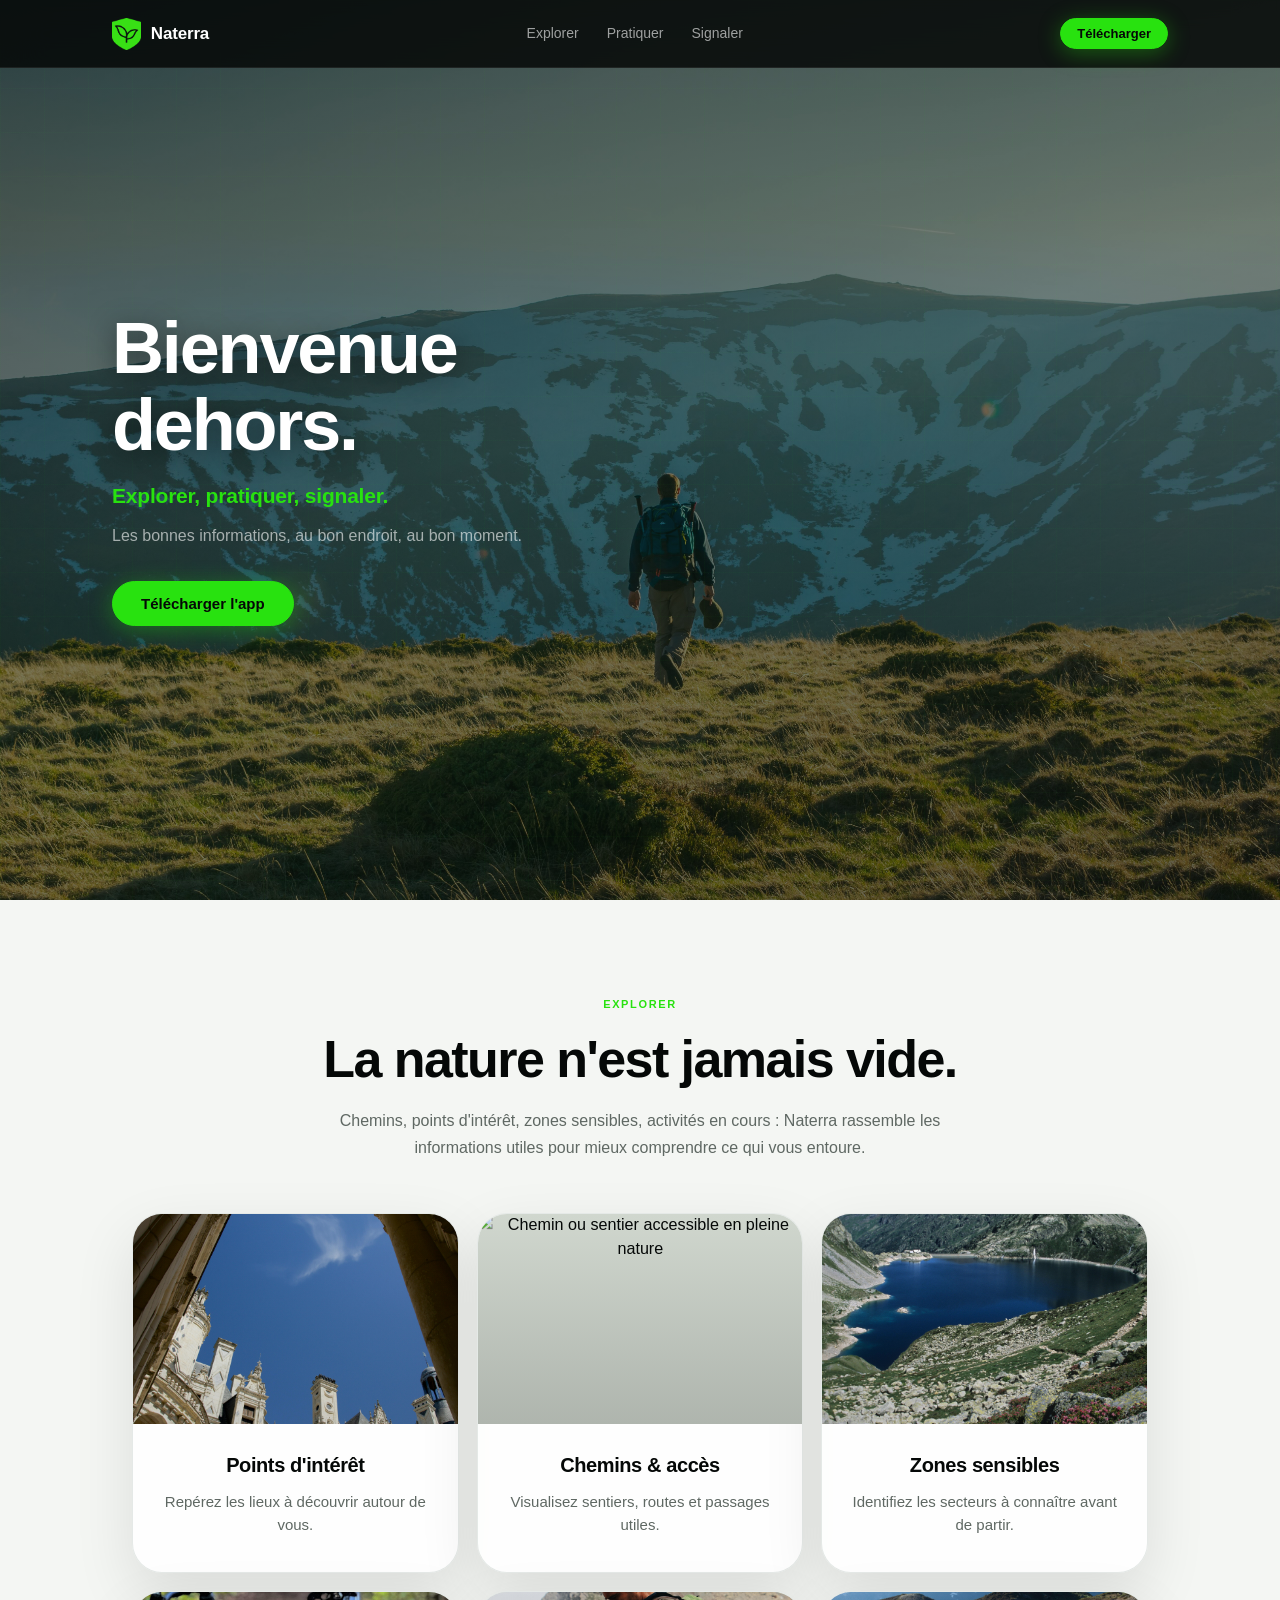
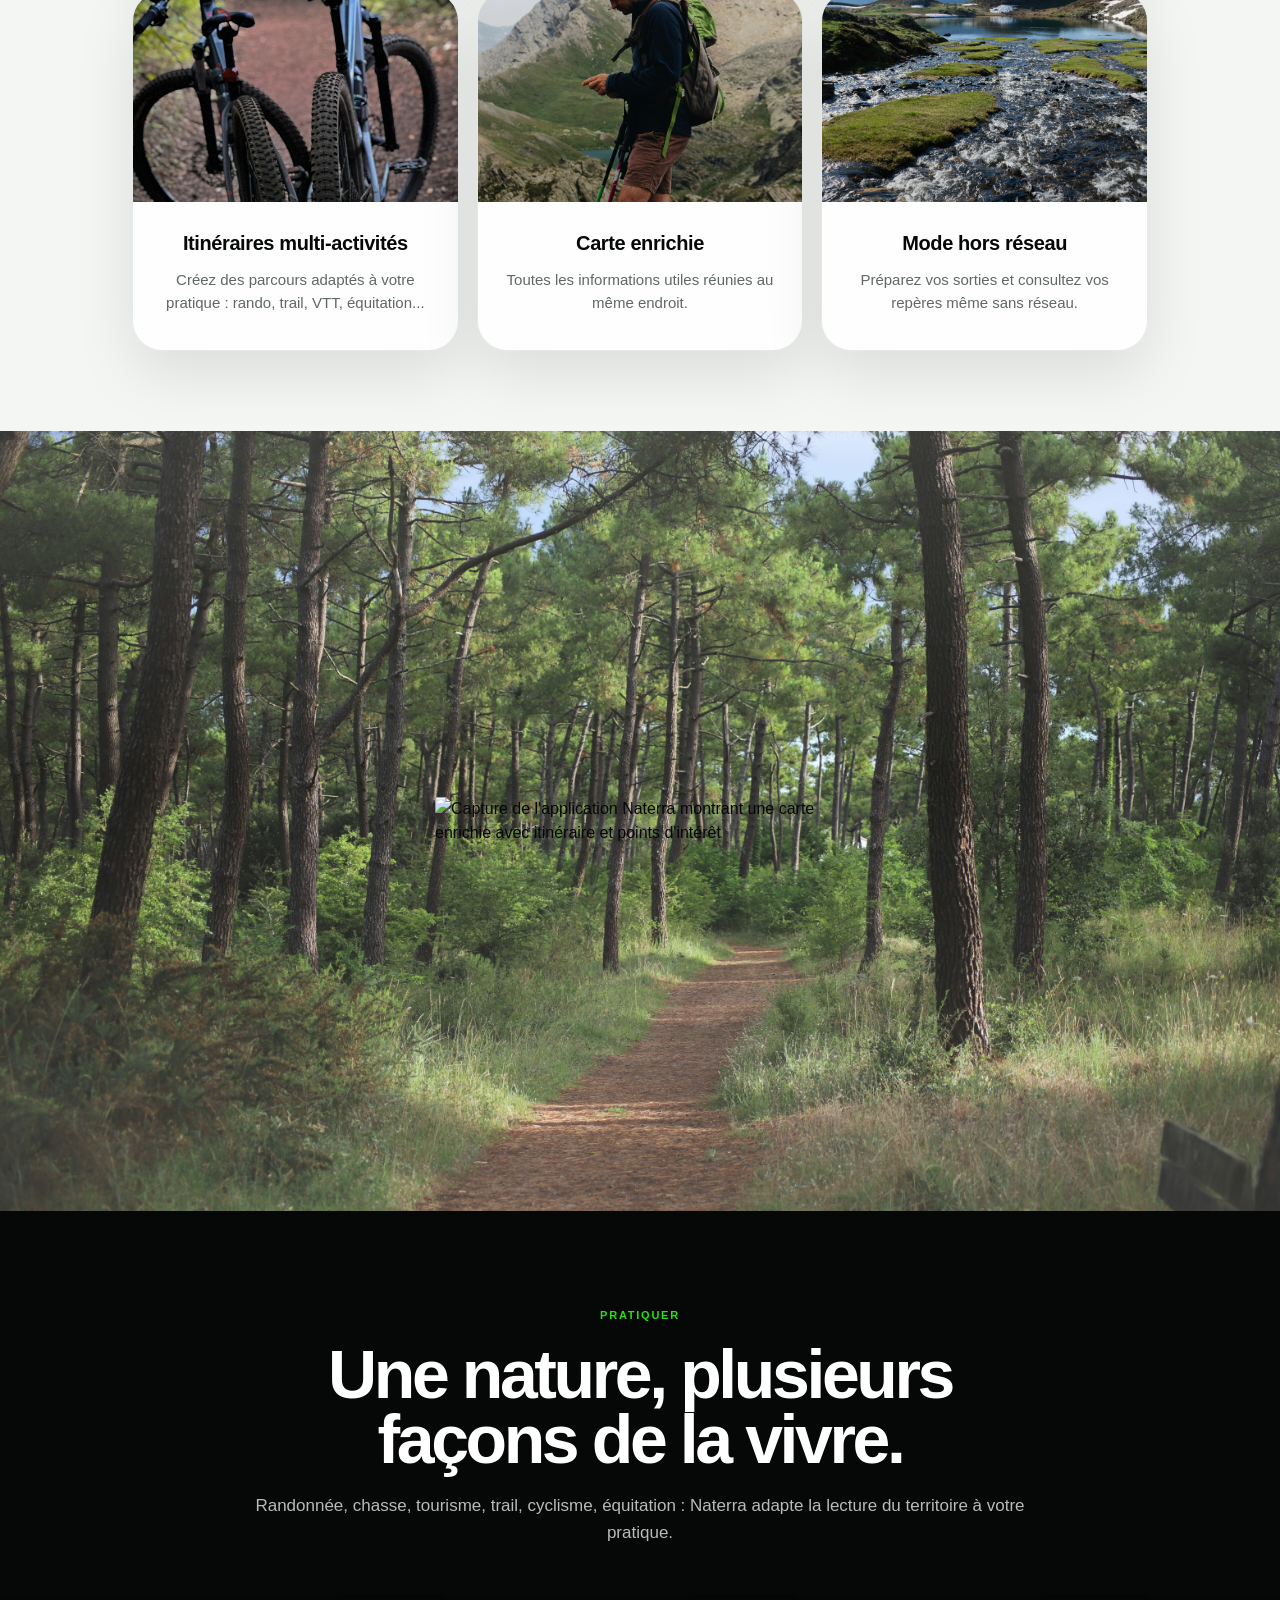
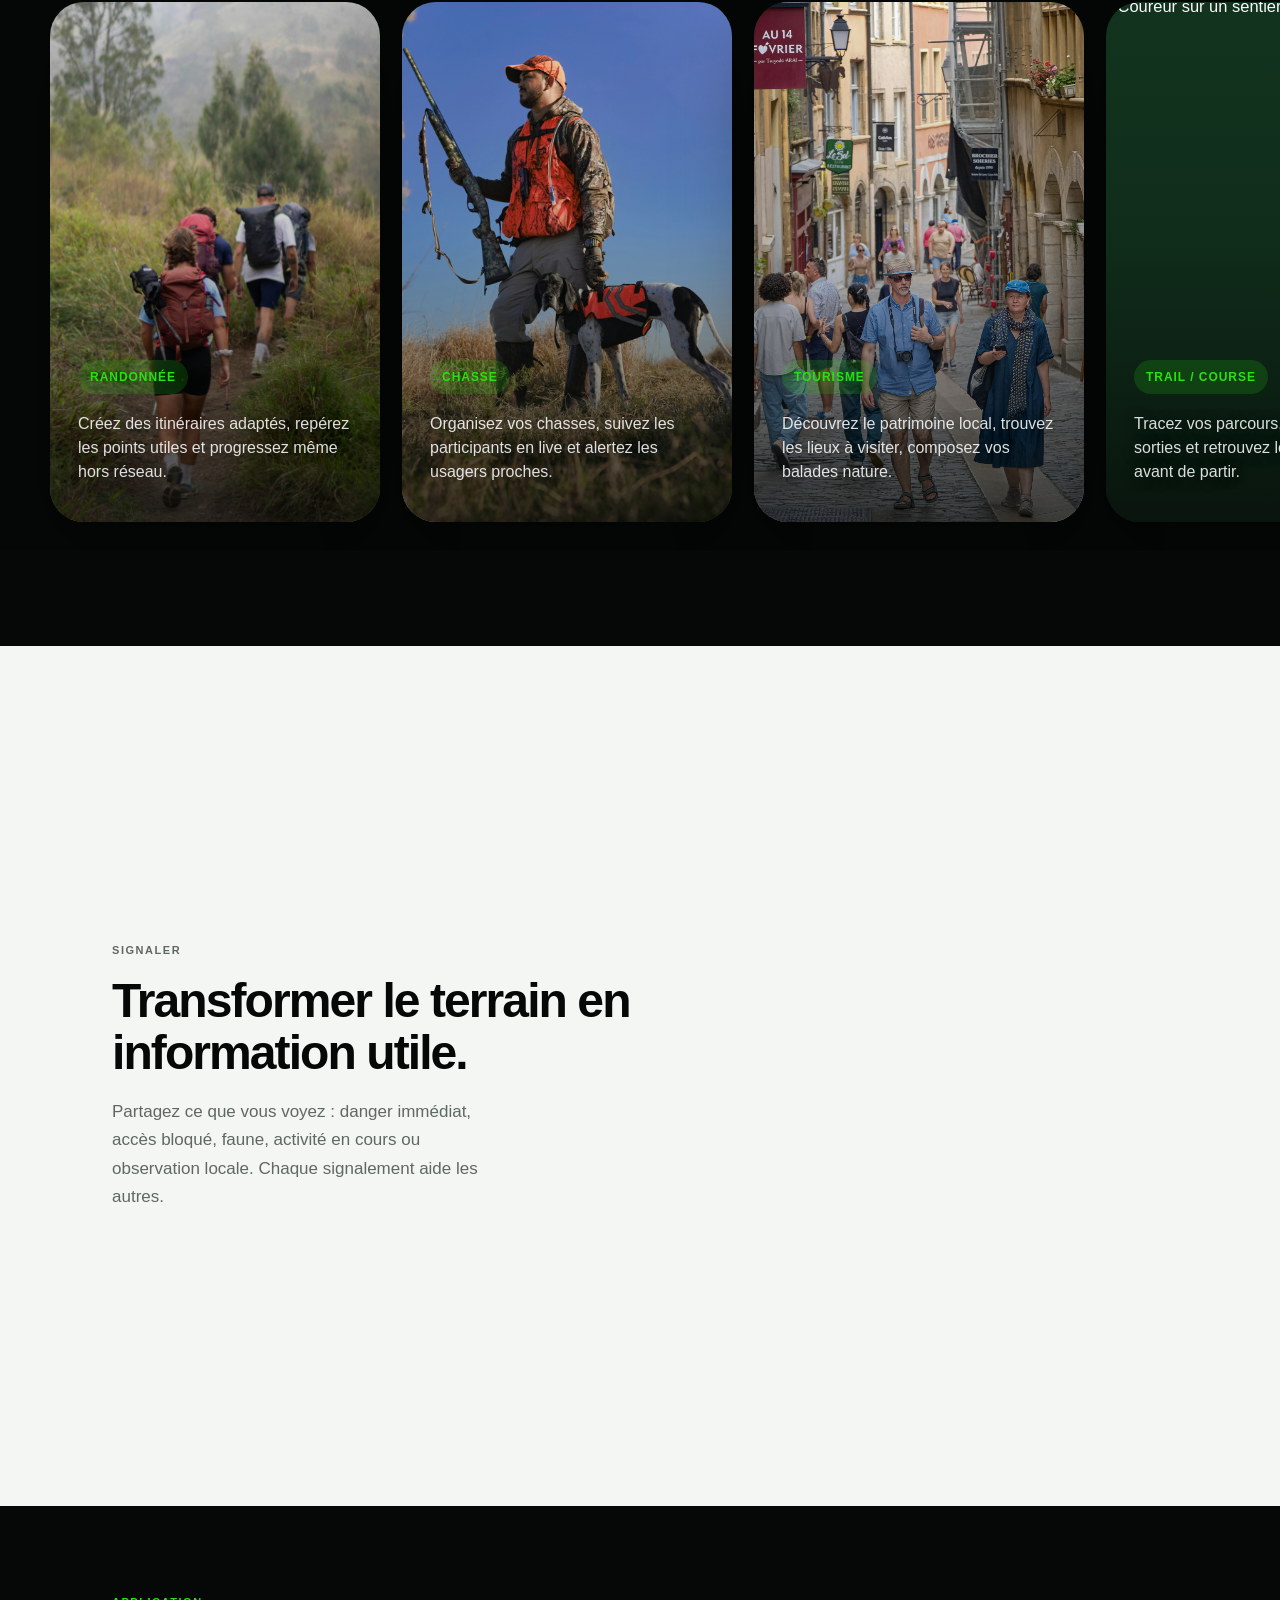
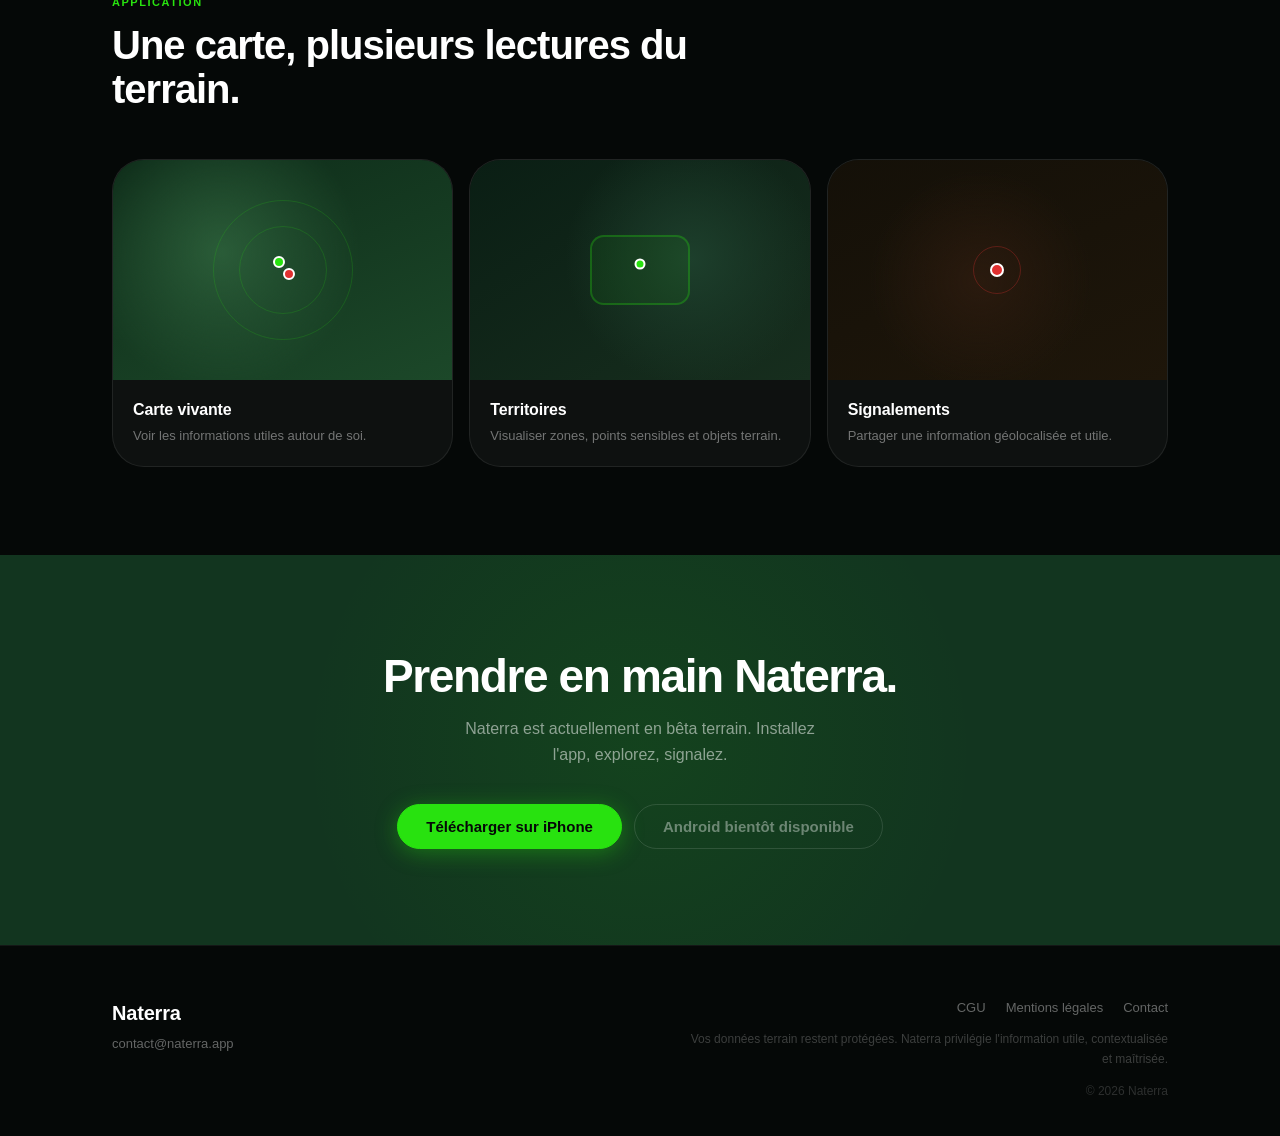
==== index.html @ 08d3727e "feat(page): partie signalement finie" ====
<!DOCTYPE html>
<html lang="fr">
<head>
  <meta charset="UTF-8" />
  <title>Naterra – La carte vivante des usages de la nature</title>
  <meta name="description" content="Explorer, pratiquer, signaler. Les bonnes informations, au bon endroit, au bon moment." />
  <meta name="viewport" content="width=device-width, initial-scale=1" />
  <link rel="stylesheet" href="./styles.css" />
</head>
<body>

<!-- ============================================================
     HEADER
     ============================================================ -->
<header class="nt-header">
  <div class="nt-header__inner">
    <a href="#" class="nt-brand">
      <img
        src="./assets/20260316_Logo%20Green_No%20Text.png"
        alt="Naterra"
        class="nt-brand__img"
        onerror="this.style.display='none'"
      />
      <span class="nt-brand__name">Naterra</span>
    </a>
    <nav class="nt-nav">
      <a href="#explorer" class="nt-nav__link">Explorer</a>
      <a href="#pratiquer" class="nt-nav__link">Pratiquer</a>
      <a href="#signaler" class="nt-nav__link">Signaler</a>
    </nav>
    <a href="#download" class="nt-btn nt-btn--green nt-btn--sm">Télécharger</a>
  </div>
</header>

<main>

<!-- ============================================================
     HERO
     ============================================================ -->
<section class="nt-hero" id="top">
  <div class="nt-container nt-hero__inner">

    <!-- Texte -->
    <div class="nt-hero__content">
      <h1 class="nt-hero__title">Bienvenue dehors.</h1>
      <p class="nt-hero__tagline">Explorer, pratiquer, signaler.</p>
      <p class="nt-hero__body">Les bonnes informations, au bon endroit, au bon moment.</p>
      <div class="nt-hero__actions">
        <!--
          TODO: Remplacer href="#" par le lien TestFlight iOS
          Format attendu : https://testflight.apple.com/join/XXXXXXXX
        -->
        <a href="#" class="nt-btn nt-btn--green nt-btn--lg">Télécharger l'app</a>
      </div>
    </div>

  </div>
</section>



<!-- ============================================================
     EXPLORER — contenu + 6 boîtes
     ============================================================ -->
<section id="explorer" class="nt-explorer">
  <div class="nt-container nt-explorer__intro">

    <p class="nt-explorer__eyebrow">Explorer</p>
    <h2 class="nt-explorer__title">La nature n'est jamais vide.</h2>
    <p class="nt-explorer__text">Chemins, points d'intérêt, zones sensibles, activités en cours : Naterra rassemble les informations utiles pour mieux comprendre ce qui vous entoure.</p>

    <div class="nt-explorer__cards">

      <article class="nt-explorer-card">
        <div class="nt-explorer-card__media">
          <img src="./assets/explorer-cards/points-interet.jpg" alt="Point d'intérêt naturel ou patrimonial à découvrir" loading="lazy" />
        </div>
        <div class="nt-explorer-card__body">
          <h3 class="nt-explorer-card__title">Points d'intérêt</h3>
          <p class="nt-explorer-card__text">Repérez les lieux à découvrir autour de vous.</p>
        </div>
      </article>

      <article class="nt-explorer-card">
        <div class="nt-explorer-card__media">
          <img src="./assets/explorer-cards/chemins-acces.jpg" alt="Chemin ou sentier accessible en pleine nature" loading="lazy" />
        </div>
        <div class="nt-explorer-card__body">
          <h3 class="nt-explorer-card__title">Chemins &amp; accès</h3>
          <p class="nt-explorer-card__text">Visualisez sentiers, routes et passages utiles.</p>
        </div>
      </article>

      <article class="nt-explorer-card">
        <div class="nt-explorer-card__media">
          <img src="./assets/explorer-cards/zones-sensibles.jpg" alt="Zone naturelle sensible ou protégée" loading="lazy" />
        </div>
        <div class="nt-explorer-card__body">
          <h3 class="nt-explorer-card__title">Zones sensibles</h3>
          <p class="nt-explorer-card__text">Identifiez les secteurs à connaître avant de partir.</p>
        </div>
      </article>

      <article class="nt-explorer-card">
        <div class="nt-explorer-card__media">
          <img src="./assets/explorer-cards/itineraires-multi-activites.jpg" alt="Itinéraire outdoor adapté à plusieurs pratiques" loading="lazy" />
        </div>
        <div class="nt-explorer-card__body">
          <h3 class="nt-explorer-card__title">Itinéraires multi-activités</h3>
          <p class="nt-explorer-card__text">Créez des parcours adaptés à votre pratique : rando, trail, VTT, équitation...</p>
        </div>
      </article>

      <article class="nt-explorer-card">
        <div class="nt-explorer-card__media">
          <img src="./assets/explorer-cards/carte-enrichie.jpg" alt="Carte enrichie consultée en extérieur" loading="lazy" />
        </div>
        <div class="nt-explorer-card__body">
          <h3 class="nt-explorer-card__title">Carte enrichie</h3>
          <p class="nt-explorer-card__text">Toutes les informations utiles réunies au même endroit.</p>
        </div>
      </article>

      <article class="nt-explorer-card">
        <div class="nt-explorer-card__media">
          <img src="./assets/explorer-cards/mode-hors-reseau.jpg" alt="Utilisation d'une carte hors réseau en extérieur" loading="lazy" />
        </div>
        <div class="nt-explorer-card__body">
          <h3 class="nt-explorer-card__title">Mode hors réseau</h3>
          <p class="nt-explorer-card__text">Préparez vos sorties et consultez vos repères même sans réseau.</p>
        </div>
      </article>

    </div>
  </div>
</section>


<!-- ============================================================
     EXPLORER — visuel forêt + iPhone
     ============================================================ -->
<section class="nt-explorer-visual" aria-label="Aperçu de l'application Naterra">
  <img
    class="nt-explorer-visual__phone"
    src="./assets/explorer-iphone.png"
    alt="Capture de l'application Naterra montrant une carte enrichie avec itinéraire et points d'intérêt"
  />
</section>


<!-- ============================================================
     PRATIQUER — CARROUSEL PHOTO
     ============================================================ -->
<section id="pratiquer" class="nt-practice">
  <div class="nt-container nt-practice__header">
    <p class="nt-practice__eyebrow">Pratiquer</p>
    <h2 class="nt-practice__title">Une nature, plusieurs façons de la vivre.</h2>
    <p class="nt-practice__text">Randonnée, chasse, tourisme, trail, cyclisme, équitation : Naterra adapte la lecture du territoire à votre pratique.</p>
  </div>

  <div class="nt-practice__carousel" aria-label="Pratiques disponibles dans Naterra">

    <article class="nt-practice-card">
      <img class="nt-practice-card__image" src="./assets/practice-cards/randonnee.jpg" alt="Randonneur sur un sentier naturel" loading="lazy" />
      <div class="nt-practice-card__overlay" aria-hidden="true"></div>
      <div class="nt-practice-card__content">
        <span class="nt-practice-card__tag">Randonnée</span>
        <p class="nt-practice-card__text">Créez des itinéraires adaptés, repérez les points utiles et progressez même hors réseau.</p>
      </div>
    </article>

    <article class="nt-practice-card">
      <img class="nt-practice-card__image" src="./assets/practice-cards/chasse.jpg" alt="Territoire forestier utilisé pour organiser une chasse" loading="lazy" />
      <div class="nt-practice-card__overlay" aria-hidden="true"></div>
      <div class="nt-practice-card__content">
        <span class="nt-practice-card__tag">Chasse</span>
        <p class="nt-practice-card__text">Organisez vos chasses, suivez les participants en live et alertez les usagers proches.</p>
      </div>
    </article>

    <article class="nt-practice-card">
      <img class="nt-practice-card__image" src="./assets/practice-cards/tourisme.jpg" alt="Patrimoine local et balade découverte" loading="lazy" />
      <div class="nt-practice-card__overlay" aria-hidden="true"></div>
      <div class="nt-practice-card__content">
        <span class="nt-practice-card__tag">Tourisme</span>
        <p class="nt-practice-card__text">Découvrez le patrimoine local, trouvez les lieux à visiter, composez vos balades nature.</p>
      </div>
    </article>

    <article class="nt-practice-card">
      <img class="nt-practice-card__image" src="./assets/practice-cards/trail-course.jpg" alt="Coureur sur un sentier de trail" loading="lazy" />
      <div class="nt-practice-card__overlay" aria-hidden="true"></div>
      <div class="nt-practice-card__content">
        <span class="nt-practice-card__tag">Trail / Course</span>
        <p class="nt-practice-card__text">Tracez vos parcours, analysez vos sorties et retrouvez les infos utiles avant de partir.</p>
      </div>
    </article>

    <article class="nt-practice-card">
      <img class="nt-practice-card__image" src="./assets/practice-cards/cyclisme.jpg" alt="Cycliste sur une route ou un chemin nature" loading="lazy" />
      <div class="nt-practice-card__overlay" aria-hidden="true"></div>
      <div class="nt-practice-card__content">
        <span class="nt-practice-card__tag">Cyclisme</span>
        <p class="nt-practice-card__text">Préparez vos sorties route, gravel ou VTT avec les bonnes informations du terrain local.</p>
      </div>
    </article>

    <article class="nt-practice-card">
      <img class="nt-practice-card__image" src="./assets/practice-cards/equitation.jpg" alt="Cavalier sur un chemin en pleine nature" loading="lazy" />
      <div class="nt-practice-card__overlay" aria-hidden="true"></div>
      <div class="nt-practice-card__content">
        <span class="nt-practice-card__tag">Équitation</span>
        <p class="nt-practice-card__text">Préparez vos itinéraires à cheval et consultez les infos utiles avant de partir dehors.</p>
      </div>
    </article>

  </div>
</section>


<!-- ============================================================
     SIGNALER
     ============================================================ -->
<section id="signaler" class="nt-reports">
  <div class="nt-container">
    <div class="nt-reports__layout">

      <!-- Colonne texte -->
      <div class="nt-reports__copy">
        <span class="nt-eyebrow">Signaler</span>
        <h2 class="nt-reports__title">Transformer le terrain en information utile.</h2>
        <p class="nt-reports__body">Partagez ce que vous voyez : danger immédiat, accès bloqué, faune, activité en cours ou observation locale. Chaque signalement aide les autres.</p>
      </div>

      <!-- Carrousel automatique CSS -->
      <div class="nt-reports-carousel" aria-label="Aperçu de l'app Naterra — Signaler">

        <article class="nt-report-slide">
          <div class="nt-report-slide__stack">
            <img class="nt-report-slide__image" src="./assets/reports-carousel/danger-immediat.png" alt="Exemple de signalement de danger immédiat dans l'application Naterra" loading="lazy" />
            <div class="nt-report-slide__caption">
              <span class="nt-report-slide__tag">Dangers immédiats</span>
            </div>
          </div>
        </article>

        <article class="nt-report-slide">
          <div class="nt-report-slide__stack">
            <img class="nt-report-slide__image" src="./assets/reports-carousel/acces-terrain.png" alt="Exemple de signalement d'accès ou terrain dans l'application Naterra" loading="lazy" />
            <div class="nt-report-slide__caption">
              <span class="nt-report-slide__tag">Accès &amp; terrain</span>
            </div>
          </div>
        </article>

        <article class="nt-report-slide">
          <div class="nt-report-slide__stack">
            <img class="nt-report-slide__image" src="./assets/reports-carousel/faune-environnement.png" alt="Exemple de signalement de faune et environnement dans l'application Naterra" loading="lazy" />
            <div class="nt-report-slide__caption">
              <span class="nt-report-slide__tag">Faune &amp; environnement</span>
            </div>
          </div>
        </article>

        <article class="nt-report-slide">
          <div class="nt-report-slide__stack">
            <img class="nt-report-slide__image" src="./assets/reports-carousel/activites-en-cours.png" alt="Exemple de signalement d'activités en cours dans l'application Naterra" loading="lazy" />
            <div class="nt-report-slide__caption">
              <span class="nt-report-slide__tag">Activités en cours</span>
            </div>
          </div>
        </article>

        <article class="nt-report-slide">
          <div class="nt-report-slide__stack">
            <img class="nt-report-slide__image" src="./assets/reports-carousel/observations-utiles.png" alt="Exemple de signalement d'observations utiles dans l'application Naterra" loading="lazy" />
            <div class="nt-report-slide__caption">
              <span class="nt-report-slide__tag">Observations utiles</span>
            </div>
          </div>
        </article>

      </div>
    </div>
  </div>
</section>


<!-- ============================================================
     PRODUIT — 3 CAPTURES MOCKUP CSS
     ============================================================ -->
<section class="nt-section nt-section--dark">
  <div class="nt-container">
    <div class="nt-section__head">
      <span class="nt-eyebrow nt-eyebrow--green">Application</span>
      <h2 class="nt-section__title nt-section__title--white">Une carte, plusieurs lectures du terrain.</h2>
    </div>
    <div class="nt-screens-grid">

      <div class="nt-screen-card">
        <div class="nt-screen-card__preview nt-screen-card__preview--map">
          <div class="nt-scr-map" aria-hidden="true">
            <div class="nt-scr-map__ring nt-scr-map__ring--1"></div>
            <div class="nt-scr-map__ring nt-scr-map__ring--2"></div>
            <div class="nt-scr-map__pin nt-scr-map__pin--g" style="top:40%;left:46%"></div>
            <div class="nt-scr-map__pin nt-scr-map__pin--r" style="top:55%;left:58%"></div>
          </div>
        </div>
        <h3 class="nt-screen-card__title">Carte vivante</h3>
        <p class="nt-screen-card__text">Voir les informations utiles autour de soi.</p>
      </div>

      <div class="nt-screen-card">
        <div class="nt-screen-card__preview nt-screen-card__preview--territory">
          <div class="nt-scr-territory" aria-hidden="true">
            <div class="nt-scr-territory__zone"></div>
            <div class="nt-scr-territory__pin" style="top:42%;left:50%"></div>
          </div>
        </div>
        <h3 class="nt-screen-card__title">Territoires</h3>
        <p class="nt-screen-card__text">Visualiser zones, points sensibles et objets terrain.</p>
      </div>

      <div class="nt-screen-card">
        <div class="nt-screen-card__preview nt-screen-card__preview--report">
          <div class="nt-scr-report" aria-hidden="true">
            <div class="nt-scr-report__pin"></div>
            <div class="nt-scr-report__pulse"></div>
          </div>
        </div>
        <h3 class="nt-screen-card__title">Signalements</h3>
        <p class="nt-screen-card__text">Partager une information géolocalisée et utile.</p>
      </div>

    </div>
  </div>
</section>


<!-- ============================================================
     DOWNLOAD
     ============================================================ -->
<section class="nt-download" id="download">
  <div class="nt-container nt-download__inner">
    <h2 class="nt-download__title">Prendre en main Naterra.</h2>
    <p class="nt-download__body">Naterra est actuellement en bêta terrain. Installez l'app, explorez, signalez.</p>
    <div class="nt-download__actions">
      <!--
        TODO: Remplacer href="#" par le lien TestFlight iOS
        Format attendu : https://testflight.apple.com/join/XXXXXXXX
      -->
      <a href="#" class="nt-btn nt-btn--green nt-btn--lg">Télécharger sur iPhone</a>
      <button class="nt-btn nt-btn--outline-white nt-btn--lg" disabled aria-disabled="true">Android bientôt disponible</button>
    </div>
  </div>
</section>

</main>


<!-- ============================================================
     FOOTER
     ============================================================ -->
<footer class="nt-footer">
  <div class="nt-container nt-footer__inner">
    <div class="nt-footer__left">
      <span class="nt-footer__brand">Naterra</span>
      <a href="mailto:contact@naterra.app" class="nt-footer__email">contact@naterra.app</a>
    </div>
    <div class="nt-footer__right">
      <nav class="nt-footer__nav">
        <a href="#" class="nt-footer__link">CGU</a>
        <a href="#" class="nt-footer__link">Mentions légales</a>
        <a href="mailto:contact@naterra.app" class="nt-footer__link">Contact</a>
      </nav>
      <p class="nt-footer__mention">Vos données terrain restent protégées. Naterra privilégie l'information utile, contextualisée et maîtrisée.</p>
      <p class="nt-footer__copy">© <span id="nt-year"></span> Naterra</p>
    </div>
  </div>
  <script>
    const el = document.getElementById('nt-year');
    if (el) el.textContent = new Date().getFullYear();
  </script>
</footer>

</body>
</html>
---- styles.css ----
/* ================================================================
   NATERRA — styles.css
   ================================================================ */

/* ================================================================
   TOKENS
   ================================================================ */
:root {
  /* Palette officielle */
  --nt-black:        #050807;
  --nt-green:        #28e20f;
  --nt-forest:       #12351f;
  --nt-white:        #ffffff;
  --nt-bg:           #f4f6f3;
  --nt-gray:         #5f6863;

  /* Dérivées */
  --nt-green-dim:    rgba(40, 226, 15, 0.14);
  --nt-green-glow:   rgba(40, 226, 15, 0.30);
  --nt-glass:        rgba(5, 8, 7, 0.76);
  --nt-glass-border: rgba(255, 255, 255, 0.10);
  --nt-surface-dark: #0c1510;

  /* Couleurs de statut */
  --nt-red:          #e03030;
  --nt-red-dim:      rgba(224, 48, 48, 0.14);
  --nt-amber:        #d97706;
  --nt-amber-dim:    rgba(217, 119, 6, 0.14);
  --nt-blue:         #2563eb;
  --nt-blue-dim:     rgba(37, 99, 235, 0.14);
  --nt-teal:         #0d9488;
  --nt-teal-dim:     rgba(13, 148, 136, 0.14);

  /* Radii */
  --r-sm:   10px;
  --r-md:   16px;
  --r-lg:   24px;
  --r-xl:   32px;
  --r-2xl:  40px;
  --r-pill: 999px;

  /* Ombres */
  --sh-sm:    0 2px 8px  rgba(0,0,0,0.10);
  --sh-md:    0 8px 28px rgba(0,0,0,0.16);
  --sh-lg:    0 20px 60px rgba(0,0,0,0.28);
  --sh-green: 0 4px 22px rgba(40,226,15,0.35);

  /* Layout */
  --shell:    1100px;
  --header-h: 68px;
}

/* ================================================================
   RESET
   ================================================================ */
*, *::before, *::after {
  box-sizing: border-box;
  margin: 0;
  padding: 0;
}

html {
  scroll-behavior: smooth;
}

html, body {
  overflow-x: hidden;
}

body {
  font-family: 'Roboto', Arial, sans-serif;
  background: var(--nt-bg);
  color: var(--nt-black);
  -webkit-font-smoothing: antialiased;
  -moz-osx-font-smoothing: grayscale;
  line-height: 1.5;
  font-size: 16px;
}

img {
  display: block;
  max-width: 100%;
}

button {
  font-family: inherit;
}

/* ================================================================
   CONTAINER
   ================================================================ */
.nt-container {
  max-width: var(--shell);
  margin: 0 auto;
  padding: 0 22px;
}

/* ================================================================
   BOUTONS
   ================================================================ */
.nt-btn {
  display: inline-flex;
  align-items: center;
  justify-content: center;
  font-family: 'Roboto', Arial, sans-serif;
  font-size: 14px;
  font-weight: 600;
  border-radius: var(--r-pill);
  border: 1.5px solid transparent;
  padding: 11px 22px;
  text-decoration: none;
  cursor: pointer;
  transition: background 0.14s, box-shadow 0.14s, transform 0.12s, opacity 0.14s;
  white-space: nowrap;
  line-height: 1;
}

.nt-btn--sm  { padding: 8px 16px;  font-size: 13px; }
.nt-btn--lg  { padding: 14px 28px; font-size: 15px; }

.nt-btn--green {
  background: var(--nt-green);
  color: var(--nt-black);
  border-color: var(--nt-green);
  box-shadow: var(--sh-green);
}
.nt-btn--green:hover {
  background: #1fd400;
  transform: translateY(-1px);
  box-shadow: 0 6px 28px rgba(40,226,15,0.45);
}

.nt-btn--ghost-white {
  background: rgba(255,255,255,0.08);
  color: var(--nt-white);
  border-color: rgba(255,255,255,0.20);
}
.nt-btn--ghost-white:hover {
  background: rgba(255,255,255,0.14);
}

.nt-btn--outline-white {
  background: transparent;
  color: var(--nt-white);
  border-color: rgba(255,255,255,0.32);
}
.nt-btn--outline-white:hover {
  background: rgba(255,255,255,0.08);
}

.nt-btn[disabled],
.nt-btn[aria-disabled="true"] {
  opacity: 0.38;
  cursor: not-allowed;
  pointer-events: none;
}

/* ================================================================
   BADGE / EYEBROW
   ================================================================ */
.nt-badge {
  display: inline-flex;
  align-items: center;
  background: var(--nt-green-dim);
  border: 1px solid rgba(40,226,15,0.25);
  color: var(--nt-green);
  font-size: 12px;
  font-weight: 700;
  letter-spacing: 0.03em;
  padding: 5px 13px;
  border-radius: var(--r-pill);
  margin-bottom: 22px;
}

.nt-eyebrow {
  display: block;
  font-size: 11px;
  font-weight: 700;
  letter-spacing: 0.14em;
  text-transform: uppercase;
  color: var(--nt-gray);
  margin-bottom: 12px;
}
.nt-eyebrow--green { color: var(--nt-green); }

/* ================================================================
   HEADER
   ================================================================ */
.nt-header {
  position: fixed;
  top: 0;
  left: 0;
  right: 0;
  z-index: 200;
  height: var(--header-h);
  background: rgba(5, 8, 7, 0.84);
  backdrop-filter: blur(20px);
  -webkit-backdrop-filter: blur(20px);
  border-bottom: 1px solid rgba(255,255,255,0.07);
}

.nt-header__inner {
  max-width: var(--shell);
  margin: 0 auto;
  padding: 0 22px;
  height: 100%;
  display: flex;
  align-items: center;
  justify-content: space-between;
  gap: 16px;
}

.nt-brand {
  display: flex;
  align-items: center;
  gap: 10px;
  text-decoration: none;
  flex-shrink: 0;
}

.nt-brand__img {
  height: 32px;
  width: auto;
}

.nt-brand__name {
  font-size: 17px;
  font-weight: 700;
  color: var(--nt-white);
  letter-spacing: -0.01em;
}

.nt-nav {
  display: none;
  gap: 28px;
}

.nt-nav__link {
  font-size: 14px;
  font-weight: 500;
  color: rgba(255,255,255,0.60);
  text-decoration: none;
  transition: color 0.12s;
}
.nt-nav__link:hover { color: var(--nt-white); }

/* ================================================================
   HERO
   ================================================================ */
.nt-hero {
  position: relative;
  min-height: 100vh;
  min-height: max(100vh, 760px);
  padding-top: var(--header-h);
  background-color: var(--nt-black); /* fallback si image absente */
  background-image: url('./assets/hero-nature.jpg');
  background-size: cover;
  background-position: center;
  display: flex;
  align-items: center;
  overflow: hidden;
}

/* Overlay sombre + grille topographique (empilés sur la photo) */
.nt-hero::before {
  content: '';
  position: absolute;
  inset: 0;
  background-image:
    /* Grille très subtile au-dessus */
    linear-gradient(rgba(40,226,15,0.018) 1px, transparent 1px),
    linear-gradient(90deg, rgba(40,226,15,0.018) 1px, transparent 1px),
    /* Overlay principal : sombre avec légère profondeur vert forêt */
    linear-gradient(160deg, rgba(5,8,7,0.66) 0%, rgba(8,24,14,0.54) 50%, rgba(5,8,7,0.62) 100%);
  background-size: 44px 44px, 44px 44px, 100% 100%;
  pointer-events: none;
}

.nt-hero__inner {
  position: relative;
  z-index: 1;
  width: 100%;
  display: grid;
  grid-template-columns: 1fr;
  gap: 56px;
  align-items: center;
  padding-top: 52px;
  padding-bottom: 64px;
}

/* Contenu texte */
.nt-hero__content {
  color: var(--nt-white);
  max-width: 540px;
}

.nt-hero__title {
  font-size: clamp(46px, 7vw, 72px);
  font-weight: 700;
  line-height: 1.07;
  letter-spacing: -0.03em;
  color: var(--nt-white);
  margin-bottom: 16px;
  text-shadow: 0 4px 28px rgba(0,0,0,0.45);
}

.nt-hero__tagline {
  font-size: clamp(17px, 2.5vw, 21px);
  font-weight: 600;
  color: var(--nt-green);
  margin-bottom: 12px;
  letter-spacing: -0.01em;
}

.nt-hero__body {
  font-size: 16px;
  line-height: 1.65;
  color: rgba(255,255,255,0.60);
  margin-bottom: 32px;
  max-width: 420px;
}

.nt-hero__actions {
  display: flex;
  flex-wrap: wrap;
  gap: 12px;
  margin-bottom: 20px;
}

.nt-hero__footnote {
  font-size: 13px;
  color: rgba(255,255,255,0.30);
  line-height: 1.5;
}

/* ================================================================
   HERO SHOWCASE (iPhone + floating cards)
   ================================================================ */
.nt-hero__showcase {
  position: relative;
  display: flex;
  justify-content: center;
  align-items: center;
  padding: 40px 60px;
}

/* ================================================================
   iPHONE MOCKUP
   ================================================================ */
.nt-iphone {
  position: relative;
  z-index: 2;
}

/* Halo vert derrière le téléphone */
.nt-iphone::before {
  content: '';
  position: absolute;
  width: 130%;
  height: 55%;
  background: radial-gradient(ellipse, rgba(40,226,15,0.10) 0%, transparent 70%);
  top: 22%;
  left: -15%;
  z-index: -1;
  pointer-events: none;
}

.nt-iphone__frame {
  width: 252px;
  background: linear-gradient(155deg, #181e18 0%, #0c1010 100%);
  border-radius: 44px;
  padding: 12px;
  box-shadow:
    0 0 0 1px rgba(255,255,255,0.08),
    0 0 0 2.5px rgba(0,0,0,0.45),
    0 40px 90px rgba(0,0,0,0.65);
}

.nt-iphone__island {
  width: 86px;
  height: 27px;
  background: #000;
  border-radius: var(--r-pill);
  margin: 0 auto 8px;
}

.nt-iphone__screen {
  border-radius: 32px;
  overflow: hidden;
  height: 460px;
  position: relative;
}

/* ================================================================
   MAP (dans l'iPhone)
   ================================================================ */
.nt-map {
  width: 100%;
  height: 100%;
  background:
    radial-gradient(circle at 28% 38%, #2d6040 0%, transparent 48%),
    radial-gradient(circle at 68% 62%, #1f4a2c 0%, transparent 45%),
    linear-gradient(158deg, #0e2c19 0%, #1c4829 45%, #102c1c 100%);
  position: relative;
  overflow: hidden;
}

/* Lignes topographiques */
.nt-map__ring {
  position: absolute;
  border-radius: 50%;
  border: 1px solid rgba(40,226,15,0.11);
  transform: translate(-50%, -50%);
}
.nt-map__ring--1 { width: 290px; height: 240px; top: 48%; left: 46%; }
.nt-map__ring--2 { width: 195px; height: 160px; top: 46%; left: 44%; }
.nt-map__ring--3 { width: 108px; height: 88px;  top: 44%; left: 42%; }

/* Tracé sentier */
.nt-map__trail {
  position: absolute;
  width: 52%;
  height: 2px;
  background: linear-gradient(90deg, transparent, rgba(40,226,15,0.48), rgba(40,226,15,0.28), transparent);
  top: 55%;
  left: 24%;
  border-radius: 2px;
  transform: rotate(-11deg);
}

/* Barre supérieure glass */
.nt-map__topbar {
  position: absolute;
  top: 10px;
  left: 10px;
  right: 10px;
  background: var(--nt-glass);
  backdrop-filter: blur(14px);
  -webkit-backdrop-filter: blur(14px);
  border: 1px solid var(--nt-glass-border);
  border-radius: 13px;
  padding: 9px 13px;
  display: flex;
  justify-content: space-between;
  align-items: center;
  z-index: 4;
}

.nt-map__topbar-label {
  font-size: 13px;
  font-weight: 700;
  color: var(--nt-white);
}

.nt-map__topbar-pill {
  font-size: 10px;
  font-weight: 700;
  background: var(--nt-green-dim);
  color: var(--nt-green);
  border: 1px solid rgba(40,226,15,0.22);
  padding: 3px 9px;
  border-radius: var(--r-pill);
}

/* Pins */
.nt-pin {
  position: absolute;
  width: 13px;
  height: 13px;
  border-radius: 50%;
  border: 2.5px solid rgba(255,255,255,0.92);
  transform: translate(-50%, -50%);
  z-index: 3;
}
.nt-pin::after {
  content: '';
  position: absolute;
  inset: -5px;
  border-radius: 50%;
  background: inherit;
  opacity: 0.22;
}
.nt-pin--green { background: var(--nt-green); }
.nt-pin--red   { background: var(--nt-red); }
.nt-pin--amber { background: var(--nt-amber); }

/* Bottom sheet */
.nt-map__sheet {
  position: absolute;
  bottom: 0;
  left: 0;
  right: 0;
  background: rgba(7, 11, 8, 0.93);
  backdrop-filter: blur(20px);
  -webkit-backdrop-filter: blur(20px);
  border-top: 1px solid rgba(255,255,255,0.08);
  border-top-left-radius: 22px;
  border-top-right-radius: 22px;
  padding: 10px 18px 22px;
  z-index: 5;
}

.nt-map__sheet-handle {
  width: 34px;
  height: 4px;
  background: rgba(255,255,255,0.18);
  border-radius: var(--r-pill);
  margin: 0 auto 12px;
}

.nt-map__sheet-tag {
  display: inline-block;
  font-size: 10px;
  font-weight: 700;
  letter-spacing: 0.07em;
  text-transform: uppercase;
  background: var(--nt-green-dim);
  color: var(--nt-green);
  padding: 3px 9px;
  border-radius: var(--r-pill);
  margin-bottom: 8px;
}

.nt-map__sheet-title {
  font-size: 16px;
  font-weight: 700;
  color: var(--nt-white);
  margin-bottom: 4px;
}

.nt-map__sheet-meta {
  font-size: 12px;
  color: rgba(255,255,255,0.42);
}

/* ================================================================
   FLOATING CARDS (autour du mockup)
   ================================================================ */
.nt-float-card {
  display: none; /* affiché en desktop via media query */
  position: absolute;
  background: rgba(255,255,255,0.97);
  border: 1px solid rgba(0,0,0,0.07);
  border-radius: var(--r-lg);
  padding: 14px 16px;
  box-shadow: var(--sh-md);
  width: 188px;
  z-index: 3;
  gap: 10px;
  align-items: flex-start;
}

.nt-float-card__dot {
  width: 10px;
  height: 10px;
  border-radius: 50%;
  flex-shrink: 0;
  margin-top: 3px;
}
.nt-float-card__dot--green { background: var(--nt-green); box-shadow: 0 0 0 3px rgba(40,226,15,0.18); }
.nt-float-card__dot--blue  { background: var(--nt-blue);  box-shadow: 0 0 0 3px rgba(37,99,235,0.18); }

.nt-float-card__title {
  font-size: 13px;
  font-weight: 700;
  color: var(--nt-black);
  margin-bottom: 3px;
}

.nt-float-card__text {
  font-size: 12px;
  color: var(--nt-gray);
  line-height: 1.4;
}

.nt-float-card--1 { top: 20%; left: -8px; }
.nt-float-card--2 { bottom: 22%; right: -8px; }

/* ================================================================
   SECTIONS — base
   ================================================================ */
.nt-section {
  padding: 88px 0;
}

.nt-section--light { background: var(--nt-bg); }
.nt-section--dark  { background: var(--nt-black); }

.nt-section__head {
  max-width: 620px;
  margin-bottom: 48px;
}

.nt-section__title {
  font-size: clamp(26px, 3.8vw, 40px);
  font-weight: 700;
  letter-spacing: -0.025em;
  line-height: 1.1;
  color: var(--nt-black);
  margin-bottom: 14px;
}
.nt-section__title--white { color: var(--nt-white); }

.nt-section__body {
  font-size: 15px;
  line-height: 1.7;
  color: var(--nt-gray);
  max-width: 500px;
}
.nt-section__body--muted { color: rgba(255,255,255,0.48); }

/* ================================================================
   SECTION EXPLORER
   ================================================================ */
/* ================================================================
   EXPLORER — intro + 6 cards
   ================================================================ */
.nt-explorer {
  background: #f4f6f3;
  padding: 96px 0 80px;
}

.nt-explorer__intro {
  max-width: 1060px;
  text-align: center;
}

.nt-explorer__eyebrow {
  display: block;
  font-size: 11px;
  font-weight: 700;
  letter-spacing: 0.15em;
  text-transform: uppercase;
  color: var(--nt-green);
  margin-bottom: 18px;
}

.nt-explorer__title {
  font-size: clamp(32px, 5vw, 52px);
  font-weight: 700;
  letter-spacing: -0.03em;
  line-height: 1.08;
  color: var(--nt-black);
  margin-bottom: 20px;
}

.nt-explorer__text {
  font-size: 16px;
  line-height: 1.7;
  color: var(--nt-gray);
  max-width: 680px;
  margin: 0 auto;
}

.nt-explorer__cards {
  display: grid;
  grid-template-columns: 1fr;
  gap: 18px;
  margin-top: 52px;
}

.nt-explorer-card {
  overflow: hidden;
  border-radius: 30px;
  background: rgba(255,255,255,0.88);
  border: 1px solid rgba(18,53,31,0.10);
  box-shadow: 0 22px 60px rgba(5,8,7,0.10);
  display: flex;
  flex-direction: column;
  min-height: 360px;
  transition: box-shadow 0.18s, transform 0.18s;
}
.nt-explorer-card:hover {
  box-shadow: 0 28px 72px rgba(5,8,7,0.15);
  transform: translateY(-3px);
}

.nt-explorer-card__media {
  position: relative;
  height: 210px;
  overflow: hidden;
  background: #d4dbd2;
  flex-shrink: 0;
}
.nt-explorer-card__media::after {
  content: "";
  position: absolute;
  inset: 0;
  background: linear-gradient(180deg, rgba(5,8,7,0.02) 0%, rgba(5,8,7,0.18) 100%);
  pointer-events: none;
}
.nt-explorer-card__media img {
  width: 100%;
  height: 100%;
  object-fit: cover;
  display: block;
  transform: scale(1.01);
}

.nt-explorer-card__body {
  padding: 26px 26px 30px;
  flex: 1;
}

.nt-explorer-card__title {
  margin: 0 0 10px;
  color: var(--nt-black);
  font-size: 20px;
  font-weight: 800;
  letter-spacing: -0.02em;
}

.nt-explorer-card__text {
  margin: 0;
  color: var(--nt-gray);
  font-size: 15px;
  line-height: 1.55;
}

/* ================================================================
   EXPLORER VISUAL — forêt + iPhone
   ================================================================ */
.nt-explorer-visual {
  position: relative;
  min-height: 780px;
  display: flex;
  align-items: center;
  justify-content: center;
  overflow: hidden;
  background-image: url("./assets/explorer-forest.jpg");
  background-size: cover;
  background-position: center;
}

.nt-explorer-visual::before {
  content: "";
  position: absolute;
  inset: 0;
  background: linear-gradient(
    180deg,
    rgba(244,246,243,0.20) 0%,
    rgba(244,246,243,0.08) 45%,
    rgba(244,246,243,0.18) 100%
  );
  z-index: 0;
}

.nt-explorer-visual__phone {
  position: relative;
  z-index: 1;
  width: min(360px, 78vw);
  max-height: 86%;
  object-fit: contain;
  filter: drop-shadow(0 28px 60px rgba(0,0,0,0.35));
}

/* ================================================================
   PRACTICE CAROUSEL
   ================================================================ */
/* ================================================================
   PRATIQUER — carrousel photo
   ================================================================ */
.nt-practice {
  background: #050807;
  color: #ffffff;
  padding: 96px 0;
  overflow: hidden;
}

.nt-practice__header {
  text-align: center;
  max-width: 820px;
  margin: 0 auto 48px;
}

.nt-practice__eyebrow {
  display: block;
  text-transform: uppercase;
  letter-spacing: 0.16em;
  font-size: 11px;
  font-weight: 800;
  color: #28e20f;
  margin-bottom: 18px;
}

.nt-practice__title {
  margin: 0 0 20px;
  font-size: clamp(36px, 6vw, 68px);
  line-height: 0.96;
  letter-spacing: -0.05em;
  color: #ffffff;
}

.nt-practice__text {
  margin: 0;
  color: rgba(255,255,255,0.72);
  font-size: 17px;
  line-height: 1.6;
}

.nt-practice__carousel {
  display: flex;
  gap: 22px;
  overflow-x: auto;
  scroll-snap-type: x mandatory;
  -webkit-overflow-scrolling: touch;
  padding: 8px max(24px, calc((100vw - 1180px) / 2)) 28px;
  scrollbar-width: none;
}
.nt-practice__carousel::-webkit-scrollbar { display: none; }

.nt-practice-card {
  position: relative;
  flex: 0 0 min(330px, 78vw);
  height: 520px;
  border-radius: 34px;
  overflow: hidden;
  scroll-snap-align: center;
  background: #12351f;
  box-shadow: 0 28px 80px rgba(0,0,0,0.35);
  transition: box-shadow 0.18s, transform 0.18s;
}
.nt-practice-card:hover {
  box-shadow: 0 36px 96px rgba(0,0,0,0.45);
  transform: translateY(-4px);
}

.nt-practice-card > * { transform: none; }

.nt-practice-card__image {
  position: absolute;
  inset: 0;
  width: 100%;
  height: 100%;
  object-fit: cover;
  transform: scale(1.03);
  transition: transform 0.4s ease;
}
.nt-practice-card:hover .nt-practice-card__image {
  transform: scale(1.07);
}

.nt-practice-card__overlay {
  position: absolute;
  inset: 0;
  background: linear-gradient(
    180deg,
    rgba(5,8,7,0.02) 0%,
    rgba(5,8,7,0.18) 44%,
    rgba(5,8,7,0.72) 100%
  );
}

.nt-practice-card__content {
  position: absolute;
  left: 0;
  right: 0;
  bottom: 0;
  min-height: 190px;
  padding: 28px;
  z-index: 2;
  display: flex;
  flex-direction: column;
  align-items: flex-start;
  justify-content: flex-start;
}

.nt-practice-card__tag {
  display: inline-flex;
  align-items: center;
  justify-content: center;
  align-self: flex-start;
  white-space: nowrap;
  min-height: 34px;
  padding: 7px 12px;
  border-radius: 999px;
  background: rgba(40,226,15,0.16);
  color: #28e20f;
  font-size: 12px;
  font-weight: 800;
  text-transform: uppercase;
  letter-spacing: 0.08em;
  margin-bottom: 18px;
}

.nt-practice-card__text {
  margin: 0;
  color: rgba(255,255,255,0.86);
  font-size: 16px;
  line-height: 1.48;
  text-shadow: 0 2px 16px rgba(0,0,0,0.45);
}

/* ================================================================
   SIGNAL GRID
   ================================================================ */
/* ================================================================
   SIGNALER — deux colonnes + carrousel automatique CSS
   ================================================================ */
.nt-reports {
  background: #f4f6f3;
  padding: 110px 0;
  overflow: hidden;
}

.nt-reports__layout {
  display: grid;
  grid-template-columns: 1fr;
  gap: 64px;
  align-items: center;
}

.nt-reports__title {
  margin: 16px 0 20px;
  color: #050807;
  font-size: clamp(28px, 4.5vw, 48px);
  font-weight: 900;
  letter-spacing: -0.04em;
  line-height: 1.08;
}

.nt-reports__body {
  margin: 0;
  color: #5f6863;
  font-size: 17px;
  line-height: 1.65;
  max-width: 42ch;
}

.nt-reports__copy {
  align-self: center;
}

.nt-reports-carousel {
  position: relative;
  width: min(420px, 100%);
  height: 640px;
  min-height: 0;
  margin: 0 auto;
  background: transparent;
  box-shadow: none;
  overflow: visible;
}

.nt-reports-carousel::before,
.nt-reports-carousel::after { display: none; }

.nt-report-slide {
  position: absolute;
  inset: 0;
  display: flex;
  flex-direction: column;
  align-items: center;
  justify-content: center;
  opacity: 0;
  transform: translateY(10px);
  animation: ntReportFade 20s infinite;
}

.nt-report-slide::before,
.nt-report-slide::after { display: none; }

.nt-report-slide__stack {
  display: flex;
  flex-direction: column;
  align-items: center;
  gap: 20px;
  width: 100%;
}

.nt-report-slide__image {
  width: min(340px, 74vw);
  max-height: 560px;
  object-fit: contain;
  filter: none;
  display: block;
  margin: 0 auto;
}

.nt-report-slide__caption {
  margin-top: 0;
  text-align: center;
  position: relative;
  z-index: 2;
}

.nt-report-slide__tag {
  display: inline-flex;
  align-items: center;
  justify-content: center;
  padding: 10px 18px;
  border-radius: 999px;
  background: rgba(40, 226, 15, 0.18);
  color: #28e20f;
  border: 1px solid rgba(40, 226, 15, 0.24);
  font-size: 14px;
  font-weight: 900;
  line-height: 1;
  letter-spacing: 0.10em;
  text-transform: uppercase;
  backdrop-filter: blur(10px);
}

.nt-report-slide:nth-child(1) { animation-delay:  0s; }
.nt-report-slide:nth-child(2) { animation-delay:  4s; }
.nt-report-slide:nth-child(3) { animation-delay:  8s; }
.nt-report-slide:nth-child(4) { animation-delay: 12s; }
.nt-report-slide:nth-child(5) { animation-delay: 16s; }

@keyframes ntReportFade {
  0%   { opacity: 0; transform: translateY(10px);  }
  4%   { opacity: 1; transform: translateY(0);     }
  18%  { opacity: 1; transform: translateY(0);     }
  22%  { opacity: 0; transform: translateY(-10px); }
  100% { opacity: 0; transform: translateY(-10px); }
}

@media (prefers-reduced-motion: reduce) {
  .nt-report-slide              { animation: none; opacity: 0; transform: none; }
  .nt-report-slide:nth-child(1) { opacity: 1; }
}

/* ================================================================
   PRODUCT SCREENS GRID
   ================================================================ */
.nt-screens-grid {
  display: grid;
  grid-template-columns: 1fr;
  gap: 16px;
}

.nt-screen-card {
  background: rgba(255,255,255,0.04);
  border: 1px solid rgba(255,255,255,0.08);
  border-radius: var(--r-xl);
  overflow: hidden;
  transition: border-color 0.15s;
}
.nt-screen-card:hover { border-color: rgba(255,255,255,0.14); }

.nt-screen-card__preview {
  height: 220px;
  position: relative;
  overflow: hidden;
  display: flex;
  align-items: center;
  justify-content: center;
}

.nt-screen-card__preview--map {
  background:
    radial-gradient(circle at 32% 42%, #2a5c38 0%, transparent 52%),
    linear-gradient(158deg, #0e2c19 0%, #1c4829 100%);
}
.nt-screen-card__preview--territory {
  background:
    radial-gradient(circle at 65% 45%, #1d3f2c 0%, transparent 50%),
    linear-gradient(148deg, #0a1e14 0%, #172e1e 100%);
}
.nt-screen-card__preview--report {
  background:
    radial-gradient(circle at 45% 55%, #2a1a0e 0%, transparent 50%),
    linear-gradient(158deg, #141008 0%, #1e160a 100%);
}

/* Mockup CSS carte vivante */
.nt-scr-map {
  position: relative;
  width: 80px;
  height: 80px;
}
.nt-scr-map__ring {
  position: absolute;
  border-radius: 50%;
  border: 1.5px solid rgba(40,226,15,0.18);
  transform: translate(-50%,-50%);
}
.nt-scr-map__ring--1 { width: 140px; height: 140px; top: 50%; left: 50%; }
.nt-scr-map__ring--2 { width: 88px;  height: 88px;  top: 50%; left: 50%; }
.nt-scr-map__pin {
  position: absolute;
  width: 12px;
  height: 12px;
  border-radius: 50%;
  border: 2px solid white;
  transform: translate(-50%,-50%);
}
.nt-scr-map__pin--g { background: var(--nt-green); }
.nt-scr-map__pin--r { background: var(--nt-red); }

/* Mockup CSS territoire */
.nt-scr-territory {
  position: relative;
  width: 100px;
  height: 70px;
}
.nt-scr-territory__zone {
  position: absolute;
  inset: 0;
  border: 2px solid rgba(40,226,15,0.28);
  border-radius: 14px;
  background: rgba(40,226,15,0.06);
}
.nt-scr-territory__pin {
  position: absolute;
  width: 11px;
  height: 11px;
  border-radius: 50%;
  background: var(--nt-green);
  border: 2px solid white;
  transform: translate(-50%,-50%);
}

/* Mockup CSS signalement */
.nt-scr-report {
  position: relative;
  width: 60px;
  height: 60px;
  display: flex;
  align-items: center;
  justify-content: center;
}
.nt-scr-report__pin {
  width: 14px;
  height: 14px;
  border-radius: 50%;
  background: var(--nt-red);
  border: 2.5px solid white;
  position: relative;
  z-index: 2;
}
.nt-scr-report__pulse {
  position: absolute;
  width: 48px;
  height: 48px;
  border-radius: 50%;
  border: 1.5px solid rgba(224,48,48,0.30);
  top: 50%;
  left: 50%;
  transform: translate(-50%,-50%);
}

.nt-screen-card__title {
  font-size: 16px;
  font-weight: 700;
  color: var(--nt-white);
  padding: 18px 20px 4px;
  letter-spacing: -0.01em;
}

.nt-screen-card__text {
  font-size: 13px;
  color: rgba(255,255,255,0.42);
  padding: 0 20px 20px;
  line-height: 1.55;
}

/* ================================================================
   DOWNLOAD CTA
   ================================================================ */
.nt-download {
  background: var(--nt-forest);
  padding: 96px 0;
  position: relative;
  overflow: hidden;
}

/* Glow central */
.nt-download::before {
  content: '';
  position: absolute;
  width: 700px;
  height: 700px;
  background: radial-gradient(circle, rgba(40,226,15,0.08) 0%, transparent 68%);
  top: 50%;
  left: 50%;
  transform: translate(-50%,-50%);
  pointer-events: none;
}

.nt-download__inner {
  position: relative;
  z-index: 1;
  text-align: center;
}

.nt-download__title {
  font-size: clamp(26px, 5vw, 46px);
  font-weight: 700;
  color: var(--nt-white);
  letter-spacing: -0.03em;
  line-height: 1.1;
  margin-bottom: 14px;
}

.nt-download__body {
  font-size: 16px;
  color: rgba(255,255,255,0.52);
  line-height: 1.65;
  margin-bottom: 36px;
  max-width: 380px;
  margin-left: auto;
  margin-right: auto;
}

.nt-download__actions {
  display: flex;
  flex-wrap: wrap;
  gap: 12px;
  justify-content: center;
}

/* ================================================================
   FOOTER
   ================================================================ */
.nt-footer {
  background: var(--nt-black);
  border-top: 1px solid rgba(255,255,255,0.06);
  padding: 52px 0 36px;
}

.nt-footer__inner {
  display: flex;
  flex-direction: column;
  gap: 28px;
}

.nt-footer__left {
  display: flex;
  flex-direction: column;
  gap: 6px;
}

.nt-footer__brand {
  font-size: 20px;
  font-weight: 700;
  color: var(--nt-white);
  letter-spacing: -0.01em;
}

.nt-footer__email {
  font-size: 13px;
  color: rgba(255,255,255,0.38);
  text-decoration: none;
  transition: color 0.12s;
}
.nt-footer__email:hover { color: rgba(255,255,255,0.72); }

.nt-footer__right {
  display: flex;
  flex-direction: column;
  gap: 12px;
}

.nt-footer__nav {
  display: flex;
  flex-wrap: wrap;
  gap: 20px;
}

.nt-footer__link {
  font-size: 13px;
  color: rgba(255,255,255,0.38);
  text-decoration: none;
  transition: color 0.12s;
}
.nt-footer__link:hover { color: rgba(255,255,255,0.72); }

.nt-footer__mention {
  font-size: 12px;
  color: rgba(255,255,255,0.22);
  line-height: 1.65;
  max-width: 480px;
}

.nt-footer__copy {
  font-size: 12px;
  color: rgba(255,255,255,0.16);
}

/* ================================================================
   RESPONSIVE — tablette 640px+
   ================================================================ */
@media (max-width: 480px) {
  .nt-explorer-visual { min-height: 620px; }
  .nt-explorer-visual__phone { width: min(310px, 84vw); }
  .nt-explorer-card__media { height: 190px; }
  .nt-reports-carousel { height: 500px; min-height: 0; }
  .nt-report-slide__image { max-height: 380px; width: min(280px, 82vw); }
}

@media (max-width: 640px) {
  .nt-practice { padding: 72px 0; }
  .nt-practice-card {
    flex-basis: 82vw;
    height: 500px;
  }
}

@media (min-width: 640px) {
  .nt-explorer__cards { grid-template-columns: repeat(2, 1fr); }
}

@media (min-width: 860px) {
  .nt-reports__layout {
    grid-template-columns: minmax(0, 0.88fr) minmax(320px, 0.72fr);
    gap: clamp(48px, 7vw, 96px);
    align-items: center;
  }
}

@media (max-width: 860px) {
  .nt-reports__copy { text-align: center; align-self: center; }
  .nt-reports-carousel { width: 100%; height: 600px; min-height: 0; }
  .nt-report-slide__image { width: min(310px, 82vw); max-height: 520px; }
  .nt-report-slide__stack { gap: 18px; }
}

/* ================================================================
   RESPONSIVE — desktop 768px+
   ================================================================ */
@media (min-width: 768px) {
  .nt-nav { display: flex; }

  .nt-hero__inner {
    min-height: calc(90vh - var(--header-h));
  }

  /* Explorer visual */
  .nt-explorer-visual__phone { width: 410px; }

  /* Pratiquer : padding du carousel aligné sur le container */
  .nt-practice__carousel {
    padding-left: max(24px, calc((100vw - 1180px) / 2));
  }

  .nt-screens-grid {
    grid-template-columns: repeat(3, 1fr);
  }

  .nt-footer__inner {
    flex-direction: row;
    justify-content: space-between;
    align-items: flex-start;
    gap: 48px;
  }

  .nt-footer__right {
    align-items: flex-end;
    text-align: right;
  }

  .nt-footer__nav { justify-content: flex-end; }
}

/* ================================================================
   RESPONSIVE — large desktop 1024px+
   ================================================================ */
@media (min-width: 1024px) {
  .nt-iphone__frame { width: 278px; }
  .nt-iphone__screen { height: 510px; }

  .nt-map__ring--1 { width: 320px; height: 270px; }
  .nt-map__ring--2 { width: 216px; height: 178px; }
  .nt-map__ring--3 { width: 120px; height: 98px; }

  /* Explorer */
  .nt-explorer__cards { grid-template-columns: repeat(3, 1fr); }
}
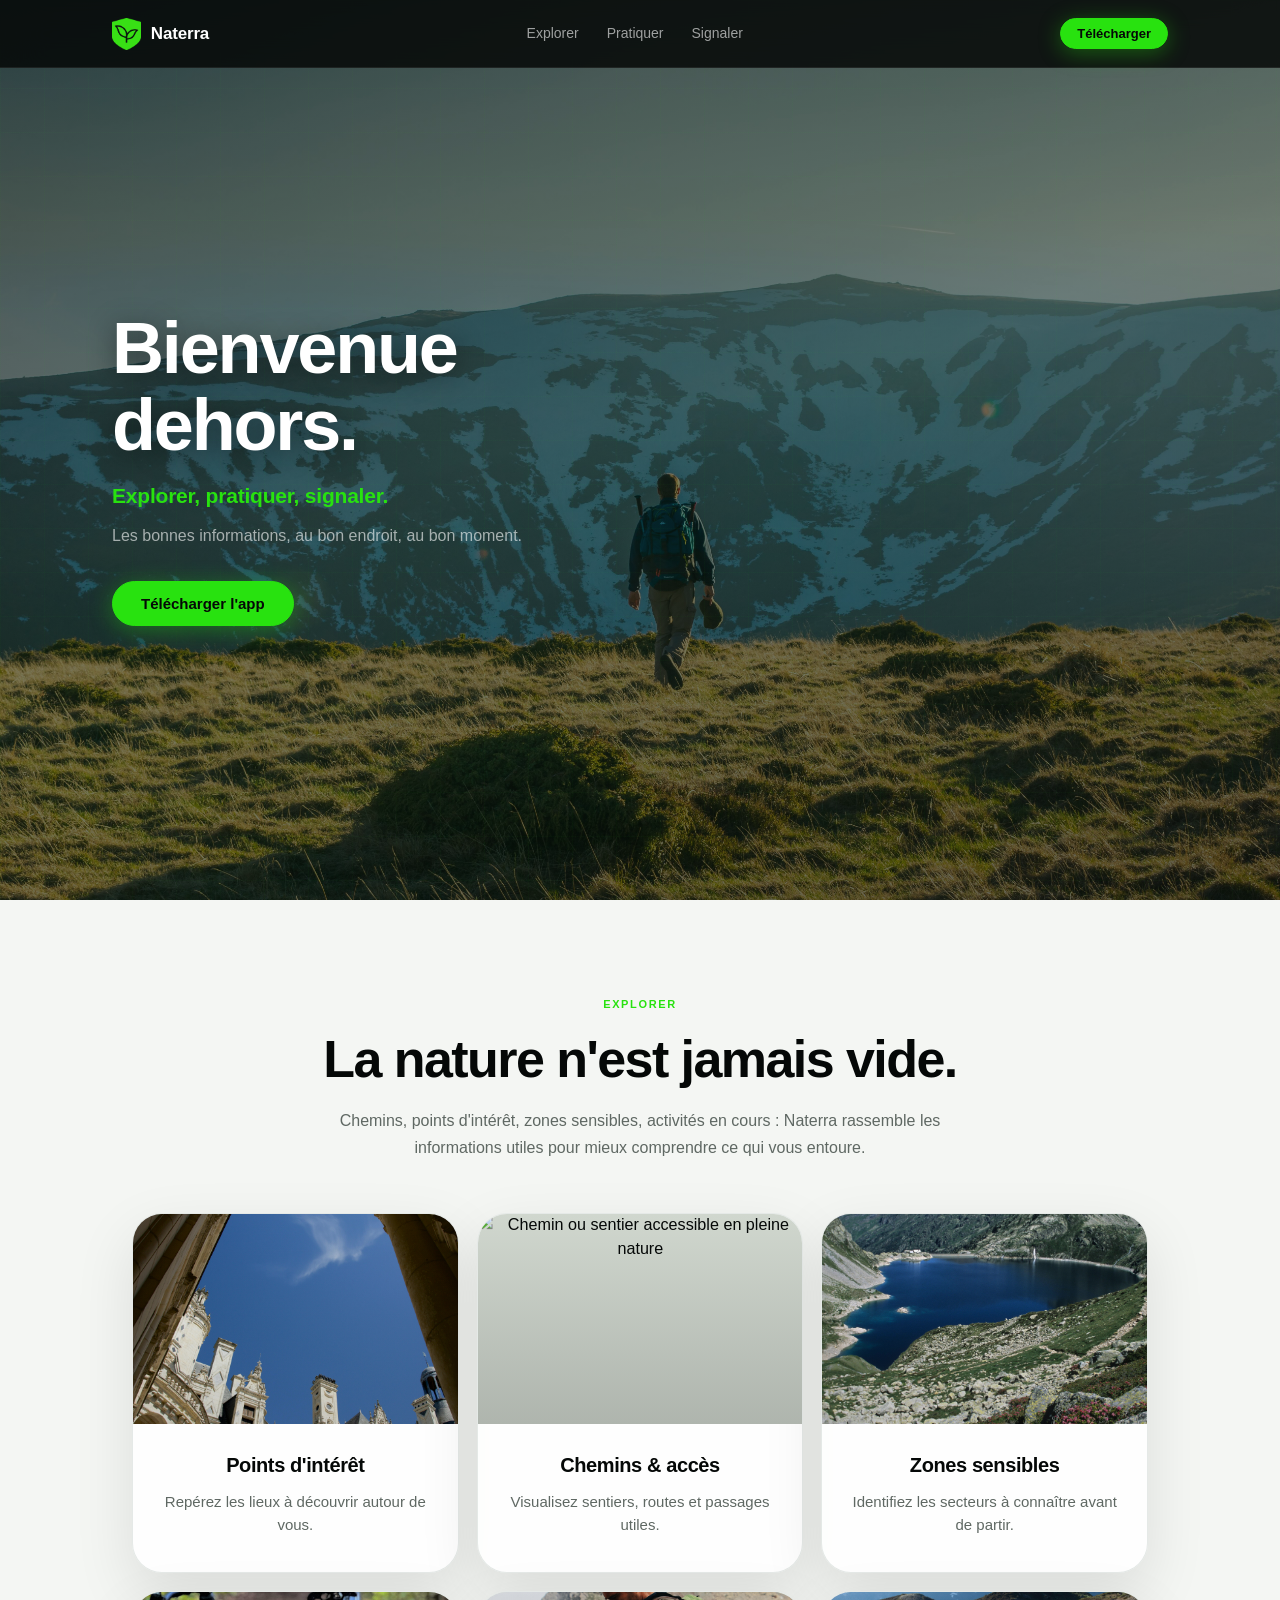
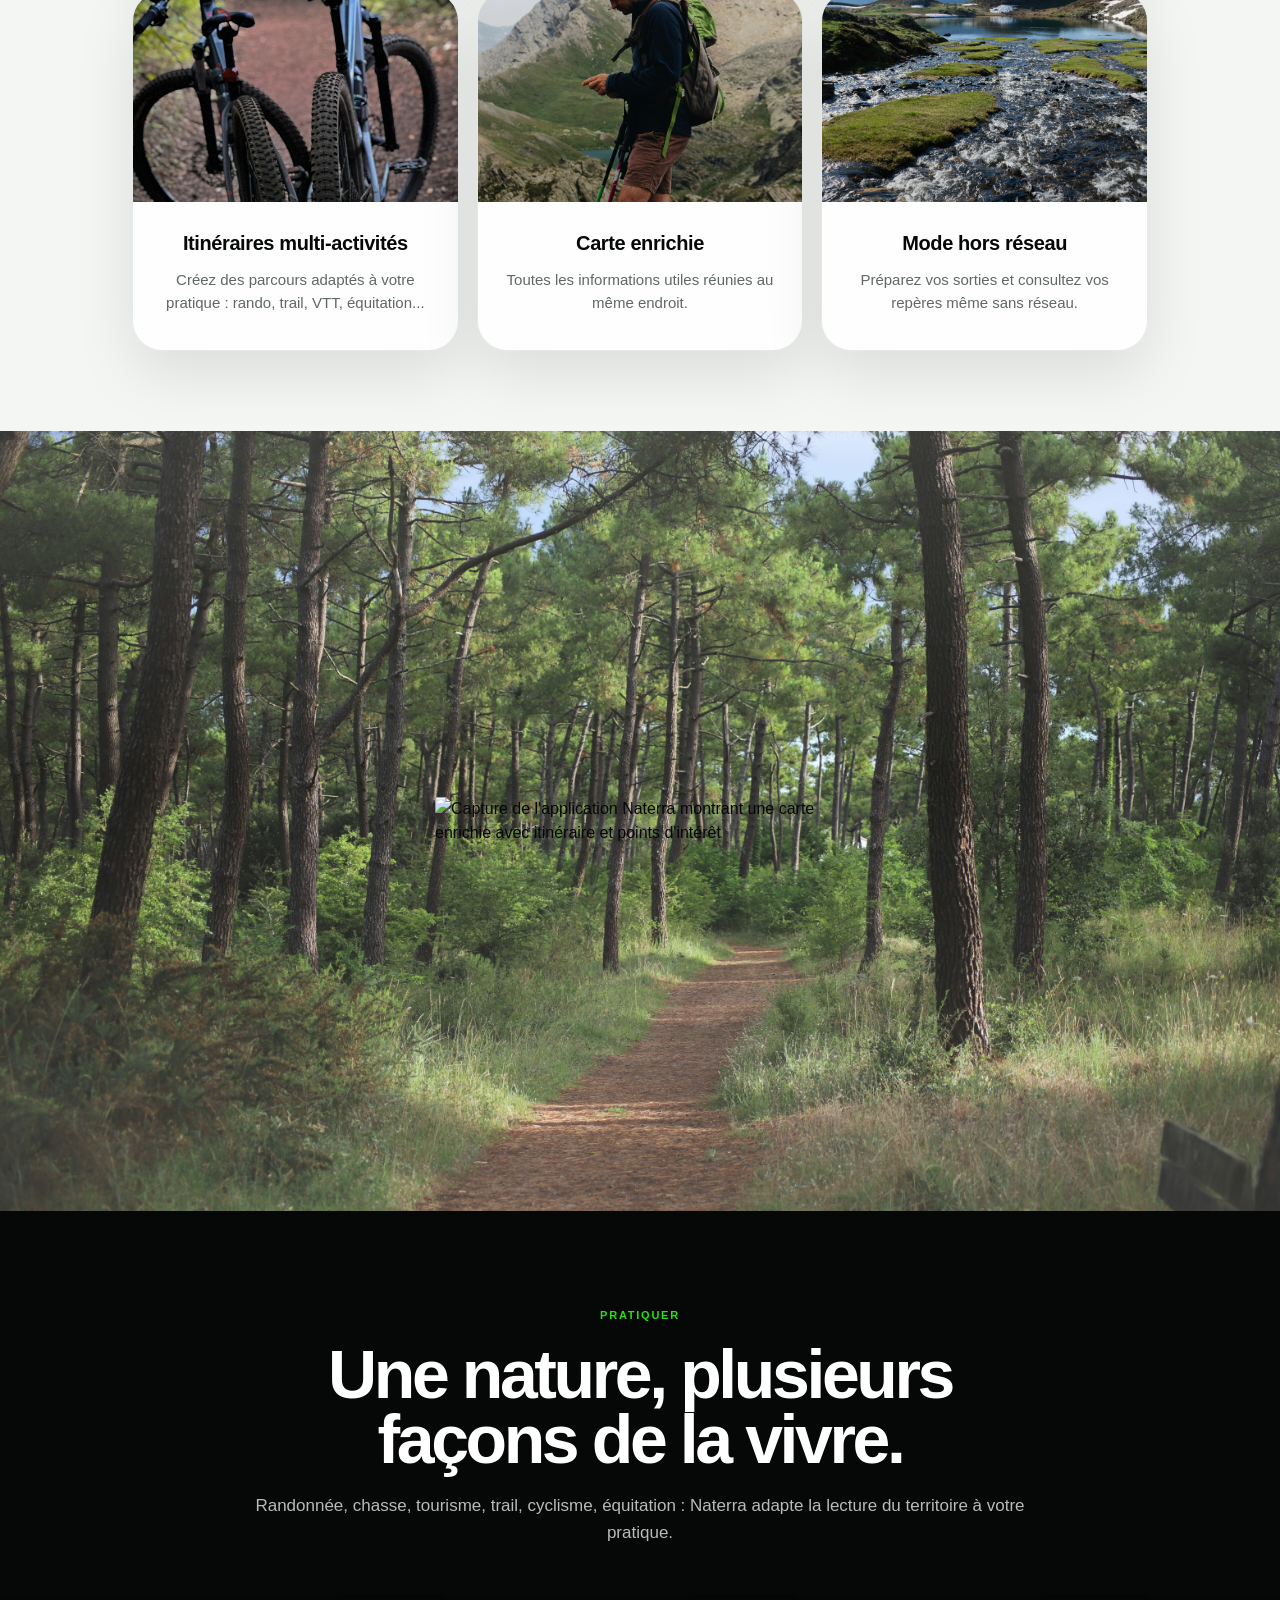
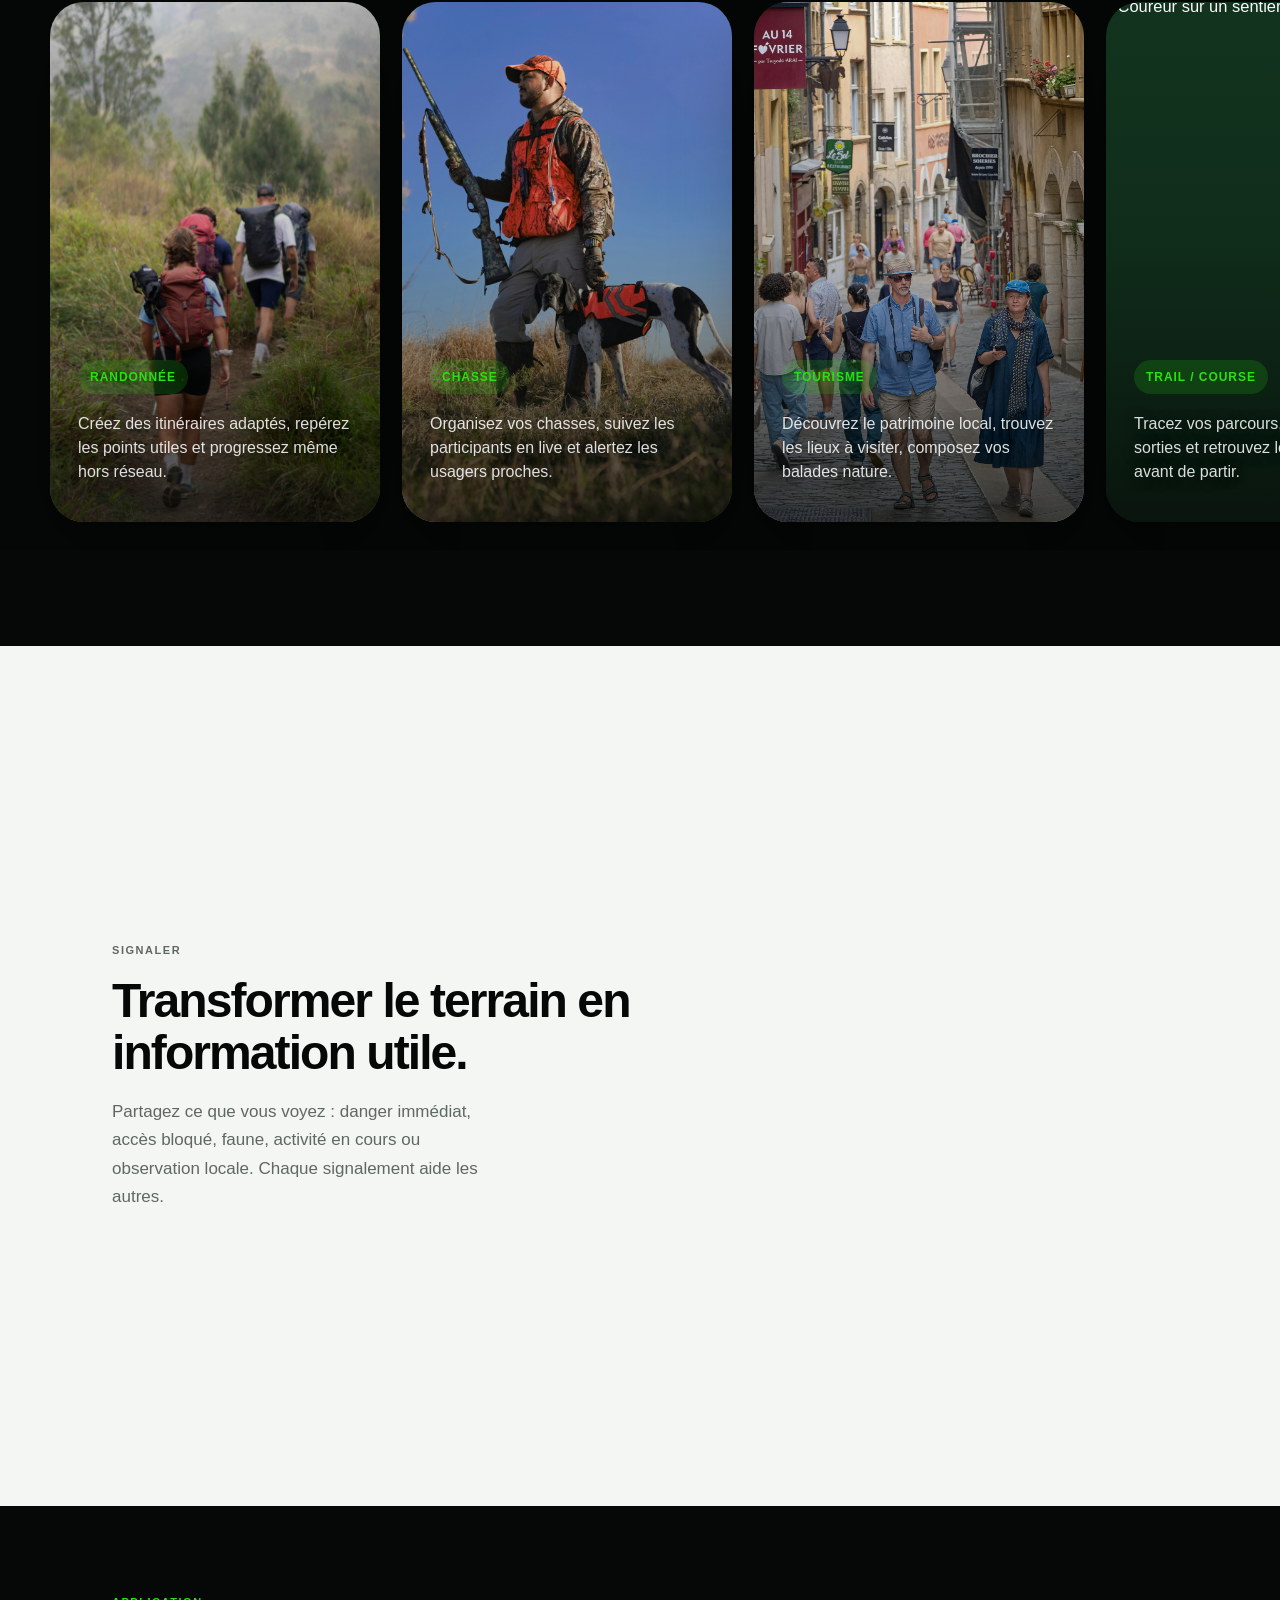
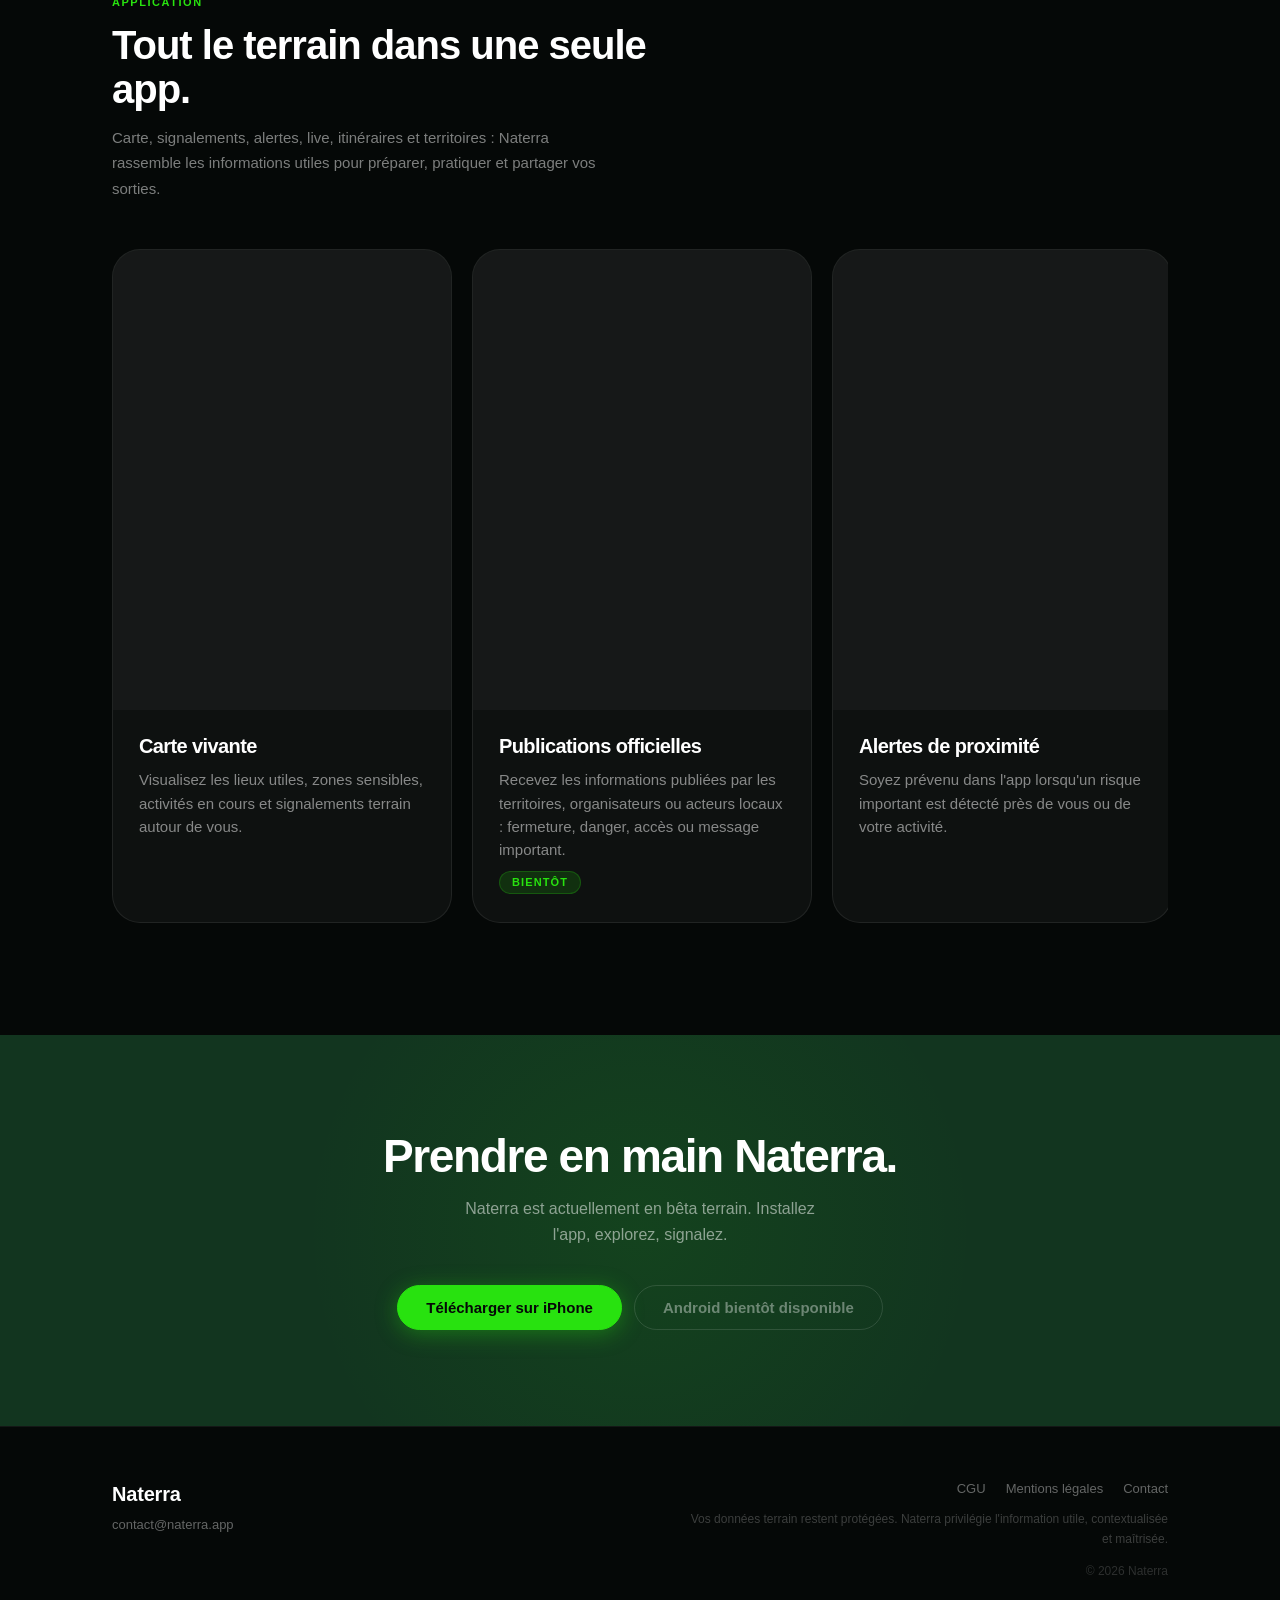
==== commit 50b23425: "feat(app): add application features carousel" ====
--- a/index.html
+++ b/index.html
@@ -287,50 +287,87 @@
 
 
 <!-- ============================================================
-     PRODUIT — 3 CAPTURES MOCKUP CSS
-     ============================================================ -->
-<section class="nt-section nt-section--dark">
+     APPLICATION — FEATURES CLÉS
+     ============================================================ -->
+<section class="nt-section nt-section--dark" id="app">
   <div class="nt-container">
     <div class="nt-section__head">
       <span class="nt-eyebrow nt-eyebrow--green">Application</span>
-      <h2 class="nt-section__title nt-section__title--white">Une carte, plusieurs lectures du terrain.</h2>
-    </div>
-    <div class="nt-screens-grid">
-
-      <div class="nt-screen-card">
-        <div class="nt-screen-card__preview nt-screen-card__preview--map">
-          <div class="nt-scr-map" aria-hidden="true">
-            <div class="nt-scr-map__ring nt-scr-map__ring--1"></div>
-            <div class="nt-scr-map__ring nt-scr-map__ring--2"></div>
-            <div class="nt-scr-map__pin nt-scr-map__pin--g" style="top:40%;left:46%"></div>
-            <div class="nt-scr-map__pin nt-scr-map__pin--r" style="top:55%;left:58%"></div>
-          </div>
-        </div>
-        <h3 class="nt-screen-card__title">Carte vivante</h3>
-        <p class="nt-screen-card__text">Voir les informations utiles autour de soi.</p>
-      </div>
-
-      <div class="nt-screen-card">
-        <div class="nt-screen-card__preview nt-screen-card__preview--territory">
-          <div class="nt-scr-territory" aria-hidden="true">
-            <div class="nt-scr-territory__zone"></div>
-            <div class="nt-scr-territory__pin" style="top:42%;left:50%"></div>
-          </div>
-        </div>
-        <h3 class="nt-screen-card__title">Territoires</h3>
-        <p class="nt-screen-card__text">Visualiser zones, points sensibles et objets terrain.</p>
-      </div>
-
-      <div class="nt-screen-card">
-        <div class="nt-screen-card__preview nt-screen-card__preview--report">
-          <div class="nt-scr-report" aria-hidden="true">
-            <div class="nt-scr-report__pin"></div>
-            <div class="nt-scr-report__pulse"></div>
-          </div>
-        </div>
-        <h3 class="nt-screen-card__title">Signalements</h3>
-        <p class="nt-screen-card__text">Partager une information géolocalisée et utile.</p>
-      </div>
+      <h2 class="nt-section__title nt-section__title--white">Tout le terrain dans une seule app.</h2>
+      <p class="nt-section__body nt-section__body--muted">Carte, signalements, alertes, live, itinéraires et territoires : Naterra rassemble les informations utiles pour préparer, pratiquer et partager vos sorties.</p>
+    </div>
+    <div class="nt-app-carousel">
+
+      <article class="nt-app-card">
+        <div class="nt-app-card__image-wrap">
+          <img class="nt-app-card__image" src="./assets/screens/carte-vivante.png" alt="Carte vivante Naterra" loading="lazy" />
+        </div>
+        <div class="nt-app-card__body">
+          <h3 class="nt-app-card__title">Carte vivante</h3>
+          <p class="nt-app-card__text">Visualisez les lieux utiles, zones sensibles, activités en cours et signalements terrain autour de vous.</p>
+        </div>
+      </article>
+
+      <article class="nt-app-card">
+        <div class="nt-app-card__image-wrap">
+          <img class="nt-app-card__image" src="./assets/screens/publications-officielles.png" alt="Publications officielles Naterra" loading="lazy" />
+        </div>
+        <div class="nt-app-card__body">
+          <h3 class="nt-app-card__title">Publications officielles</h3>
+          <p class="nt-app-card__text">Recevez les informations publiées par les territoires, organisateurs ou acteurs locaux : fermeture, danger, accès ou message important.</p>
+          <span class="nt-app-card__badge">Bientôt</span>
+        </div>
+      </article>
+
+      <article class="nt-app-card">
+        <div class="nt-app-card__image-wrap">
+          <img class="nt-app-card__image" src="./assets/screens/alertes-proximite.png" alt="Alertes de proximité Naterra" loading="lazy" />
+        </div>
+        <div class="nt-app-card__body">
+          <h3 class="nt-app-card__title">Alertes de proximité</h3>
+          <p class="nt-app-card__text">Soyez prévenu dans l'app lorsqu'un risque important est détecté près de vous ou de votre activité.</p>
+        </div>
+      </article>
+
+      <article class="nt-app-card">
+        <div class="nt-app-card__image-wrap">
+          <img class="nt-app-card__image" src="./assets/screens/evenements-activites-live.png" alt="Événements et activités live Naterra" loading="lazy" />
+        </div>
+        <div class="nt-app-card__body">
+          <h3 class="nt-app-card__title">Événements &amp; activités live</h3>
+          <p class="nt-app-card__text">Lancez une sortie ou coordonnez un événement avec positions live, participants et informations utiles sur la carte.</p>
+        </div>
+      </article>
+
+      <article class="nt-app-card">
+        <div class="nt-app-card__image-wrap">
+          <img class="nt-app-card__image" src="./assets/screens/generateur-itineraire.png" alt="Générateur d'itinéraire Naterra" loading="lazy" />
+        </div>
+        <div class="nt-app-card__body">
+          <h3 class="nt-app-card__title">Générateur d'itinéraire</h3>
+          <p class="nt-app-card__text">Préparez des parcours adaptés à votre pratique, au terrain et aux points d'intérêt autour de vous.</p>
+        </div>
+      </article>
+
+      <article class="nt-app-card">
+        <div class="nt-app-card__image-wrap">
+          <img class="nt-app-card__image" src="./assets/screens/editeur-territoire.png" alt="Éditeur de territoire Naterra" loading="lazy" />
+        </div>
+        <div class="nt-app-card__body">
+          <h3 class="nt-app-card__title">Éditeur de territoire</h3>
+          <p class="nt-app-card__text">Créez, organisez et partagez un territoire lisible avec ses zones, accès, points clés et informations terrain.</p>
+        </div>
+      </article>
+
+      <article class="nt-app-card">
+        <div class="nt-app-card__image-wrap">
+          <img class="nt-app-card__image" src="./assets/screens/patrimoine-decouvertes.png" alt="Patrimoine et découvertes Naterra" loading="lazy" />
+        </div>
+        <div class="nt-app-card__body">
+          <h3 class="nt-app-card__title">Patrimoine &amp; découvertes</h3>
+          <p class="nt-app-card__text">Repérez les lieux remarquables, le patrimoine local et les points d'intérêt à découvrir dehors.</p>
+        </div>
+      </article>
 
     </div>
   </div>
--- a/styles.css
+++ b/styles.css
@@ -1021,137 +1021,97 @@
 }
 
 /* ================================================================
-   PRODUCT SCREENS GRID
-   ================================================================ */
-.nt-screens-grid {
-  display: grid;
-  grid-template-columns: 1fr;
-  gap: 16px;
-}
-
-.nt-screen-card {
+   APPLICATION — FEATURES CAROUSEL
+   ================================================================ */
+#app {
+  overflow-x: hidden;
+}
+
+.nt-app-carousel {
+  display: flex;
+  overflow-x: auto;
+  scroll-snap-type: x mandatory;
+  gap: 20px;
+  padding-bottom: 24px;
+  scrollbar-width: thin;
+  scrollbar-color: rgba(255,255,255,0.14) transparent;
+  -webkit-overflow-scrolling: touch;
+}
+
+.nt-app-carousel::-webkit-scrollbar { height: 3px; }
+.nt-app-carousel::-webkit-scrollbar-track { background: transparent; }
+.nt-app-carousel::-webkit-scrollbar-thumb {
+  background: rgba(255,255,255,0.14);
+  border-radius: 2px;
+}
+
+.nt-app-card {
+  flex: 0 0 340px;
+  scroll-snap-align: start;
   background: rgba(255,255,255,0.04);
   border: 1px solid rgba(255,255,255,0.08);
-  border-radius: var(--r-xl);
+  border-radius: 28px;
   overflow: hidden;
+  display: flex;
+  flex-direction: column;
   transition: border-color 0.15s;
 }
-.nt-screen-card:hover { border-color: rgba(255,255,255,0.14); }
-
-.nt-screen-card__preview {
-  height: 220px;
-  position: relative;
+.nt-app-card:hover { border-color: rgba(255,255,255,0.14); }
+
+.nt-app-card__image-wrap {
+  height: 460px;
+  background: rgba(255,255,255,0.03);
+  display: flex;
+  align-items: center;
+  justify-content: center;
   overflow: hidden;
-  display: flex;
-  align-items: center;
-  justify-content: center;
-}
-
-.nt-screen-card__preview--map {
-  background:
-    radial-gradient(circle at 32% 42%, #2a5c38 0%, transparent 52%),
-    linear-gradient(158deg, #0e2c19 0%, #1c4829 100%);
-}
-.nt-screen-card__preview--territory {
-  background:
-    radial-gradient(circle at 65% 45%, #1d3f2c 0%, transparent 50%),
-    linear-gradient(148deg, #0a1e14 0%, #172e1e 100%);
-}
-.nt-screen-card__preview--report {
-  background:
-    radial-gradient(circle at 45% 55%, #2a1a0e 0%, transparent 50%),
-    linear-gradient(158deg, #141008 0%, #1e160a 100%);
-}
-
-/* Mockup CSS carte vivante */
-.nt-scr-map {
-  position: relative;
-  width: 80px;
-  height: 80px;
-}
-.nt-scr-map__ring {
-  position: absolute;
-  border-radius: 50%;
-  border: 1.5px solid rgba(40,226,15,0.18);
-  transform: translate(-50%,-50%);
-}
-.nt-scr-map__ring--1 { width: 140px; height: 140px; top: 50%; left: 50%; }
-.nt-scr-map__ring--2 { width: 88px;  height: 88px;  top: 50%; left: 50%; }
-.nt-scr-map__pin {
-  position: absolute;
-  width: 12px;
-  height: 12px;
-  border-radius: 50%;
-  border: 2px solid white;
-  transform: translate(-50%,-50%);
-}
-.nt-scr-map__pin--g { background: var(--nt-green); }
-.nt-scr-map__pin--r { background: var(--nt-red); }
-
-/* Mockup CSS territoire */
-.nt-scr-territory {
-  position: relative;
-  width: 100px;
-  height: 70px;
-}
-.nt-scr-territory__zone {
-  position: absolute;
-  inset: 0;
-  border: 2px solid rgba(40,226,15,0.28);
-  border-radius: 14px;
-  background: rgba(40,226,15,0.06);
-}
-.nt-scr-territory__pin {
-  position: absolute;
-  width: 11px;
-  height: 11px;
-  border-radius: 50%;
-  background: var(--nt-green);
-  border: 2px solid white;
-  transform: translate(-50%,-50%);
-}
-
-/* Mockup CSS signalement */
-.nt-scr-report {
-  position: relative;
-  width: 60px;
-  height: 60px;
-  display: flex;
-  align-items: center;
-  justify-content: center;
-}
-.nt-scr-report__pin {
-  width: 14px;
-  height: 14px;
-  border-radius: 50%;
-  background: var(--nt-red);
-  border: 2.5px solid white;
-  position: relative;
-  z-index: 2;
-}
-.nt-scr-report__pulse {
-  position: absolute;
-  width: 48px;
-  height: 48px;
-  border-radius: 50%;
-  border: 1.5px solid rgba(224,48,48,0.30);
-  top: 50%;
-  left: 50%;
-  transform: translate(-50%,-50%);
-}
-
-.nt-screen-card__title {
-  font-size: 16px;
-  font-weight: 700;
-  color: var(--nt-white);
-  padding: 18px 20px 4px;
-  letter-spacing: -0.01em;
-}
-
-.nt-screen-card__text {
-  font-size: 13px;
-  color: rgba(255,255,255,0.42);
-  padding: 0 20px 20px;
+}
+
+.nt-app-card__image {
+  width: auto;
+  max-width: 240px;
+  max-height: 440px;
+  object-fit: contain;
+  display: block;
+}
+
+.nt-app-card__body {
+  padding: 24px 26px 28px;
+  flex: 1;
+  display: flex;
+  flex-direction: column;
+  gap: 10px;
+}
+
+.nt-app-card__badge {
+  display: inline-flex;
+  align-self: flex-start;
+  align-items: center;
+  padding: 5px 12px;
+  border-radius: 999px;
+  background: rgba(40, 226, 15, 0.15);
+  border: 1px solid rgba(40, 226, 15, 0.22);
+  color: #28e20f;
+  font-size: 11px;
+  font-weight: 800;
+  letter-spacing: 0.10em;
+  text-transform: uppercase;
+  line-height: 1;
+}
+
+.nt-app-card__title {
+  margin: 0;
+  color: #fff;
+  font-size: 20px;
+  font-weight: 800;
+  letter-spacing: -0.03em;
+  line-height: 1.2;
+}
+
+.nt-app-card__text {
+  margin: 0;
+  color: rgba(255,255,255,0.50);
+  font-size: 15px;
   line-height: 1.55;
 }
 
@@ -1295,6 +1255,11 @@
     flex-basis: 82vw;
     height: 500px;
   }
+  .nt-app-card {
+    flex: 0 0 84vw;
+  }
+  .nt-app-card__image-wrap { height: 380px; }
+  .nt-app-card__image { max-width: 200px; max-height: 360px; }
 }
 
 @media (min-width: 640px) {
@@ -1334,10 +1299,6 @@
     padding-left: max(24px, calc((100vw - 1180px) / 2));
   }
 
-  .nt-screens-grid {
-    grid-template-columns: repeat(3, 1fr);
-  }
-
   .nt-footer__inner {
     flex-direction: row;
     justify-content: space-between;
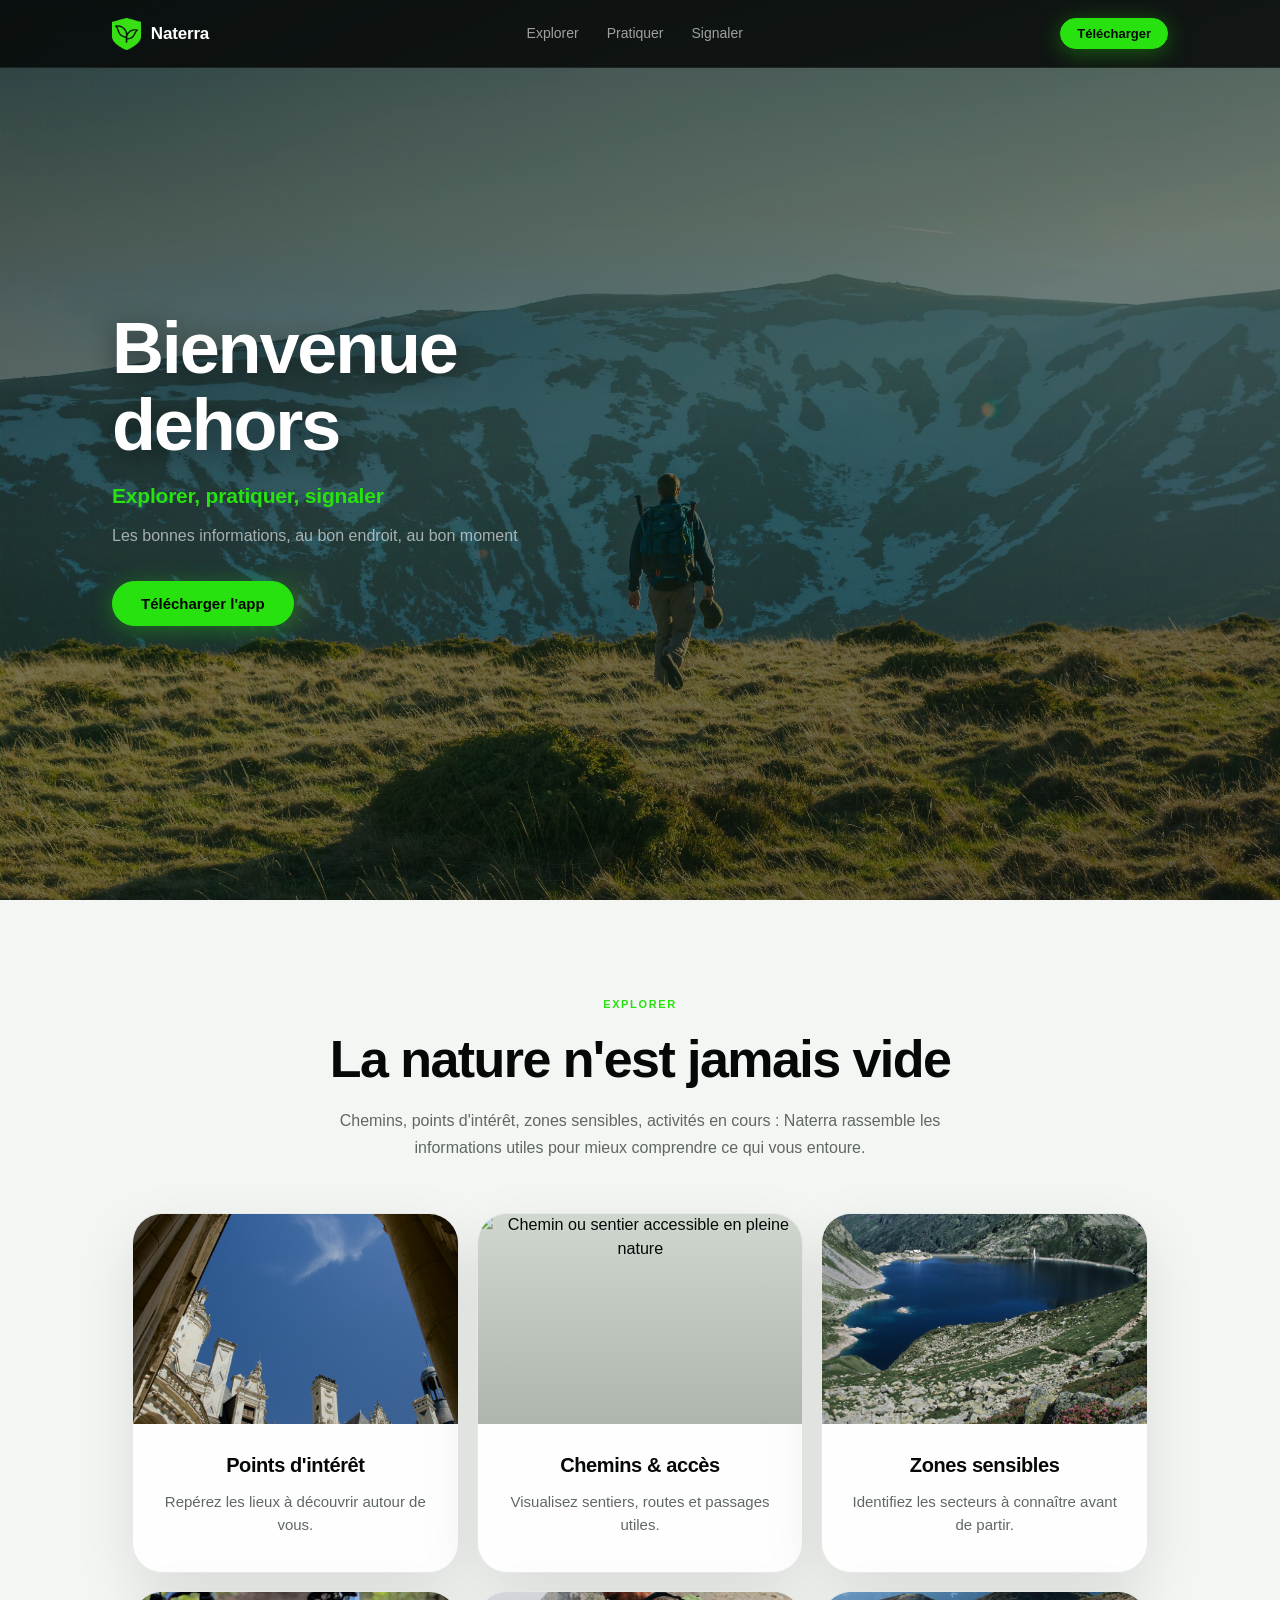
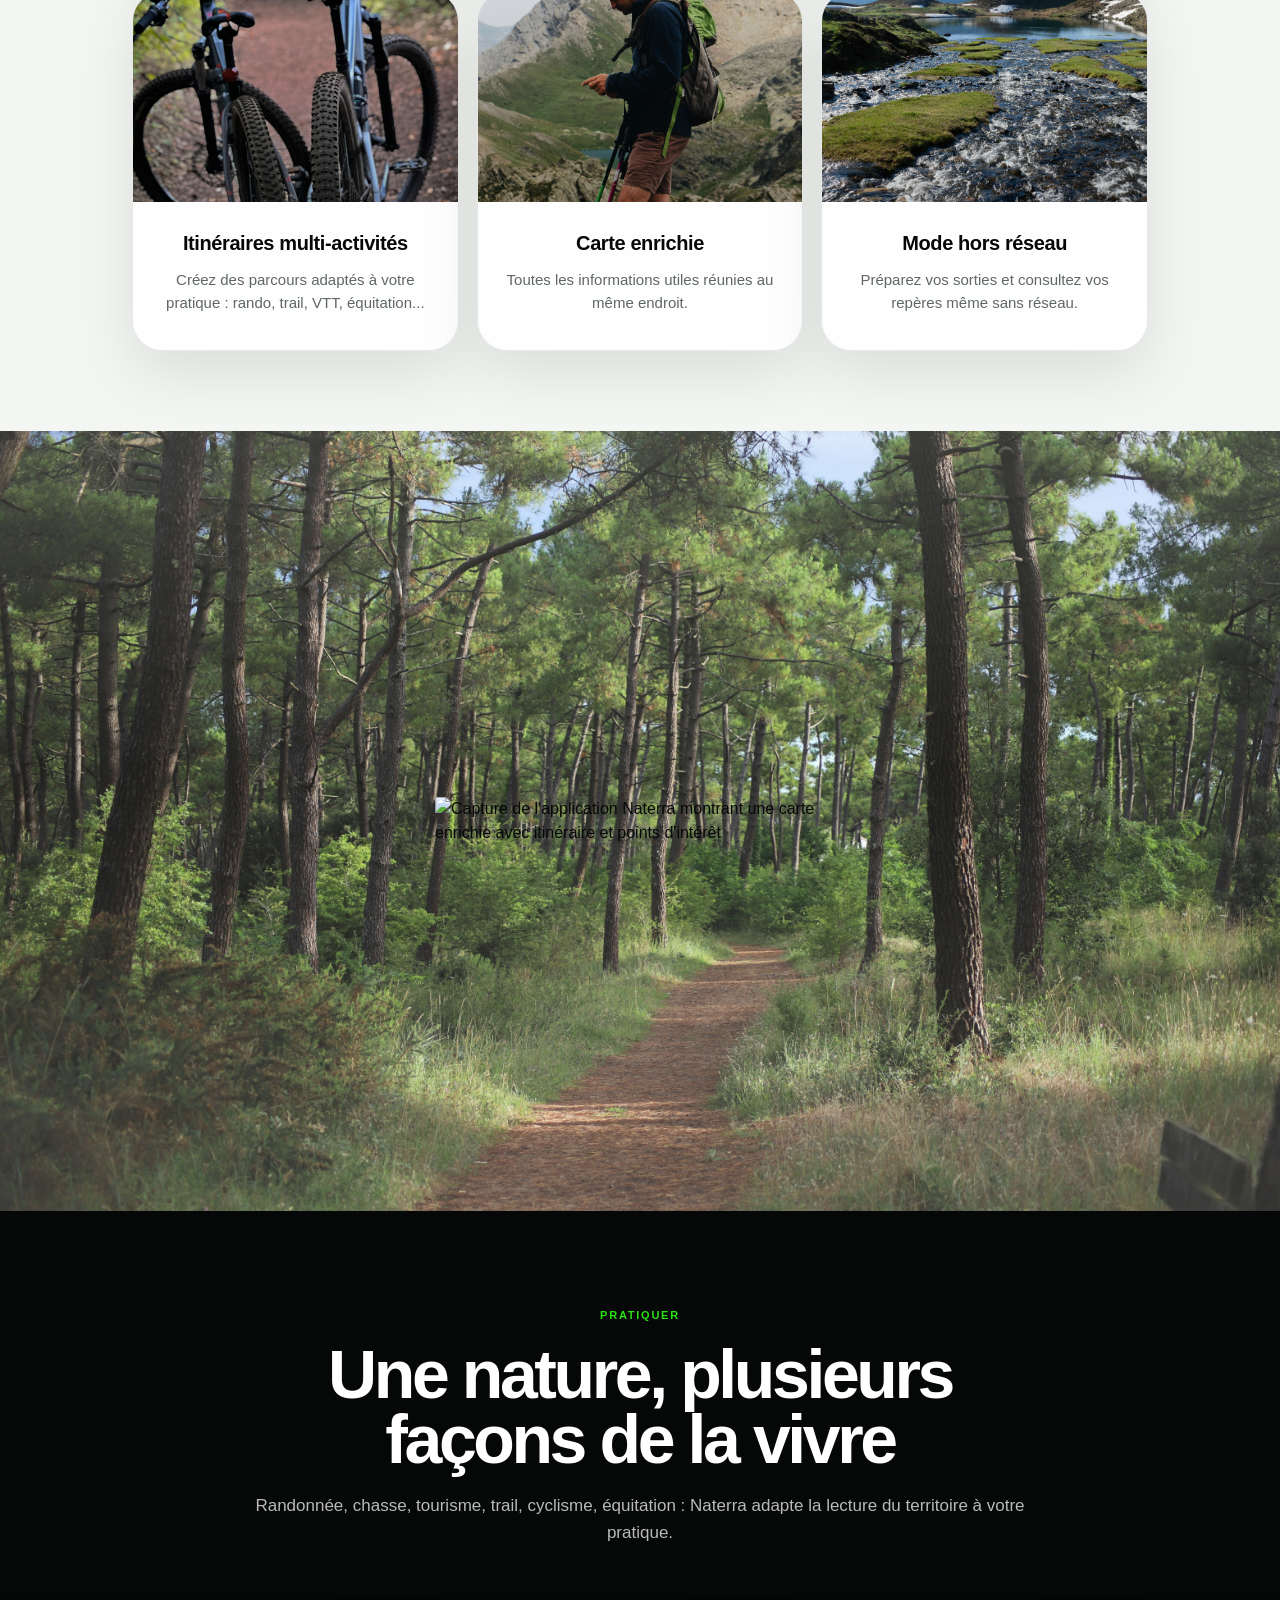
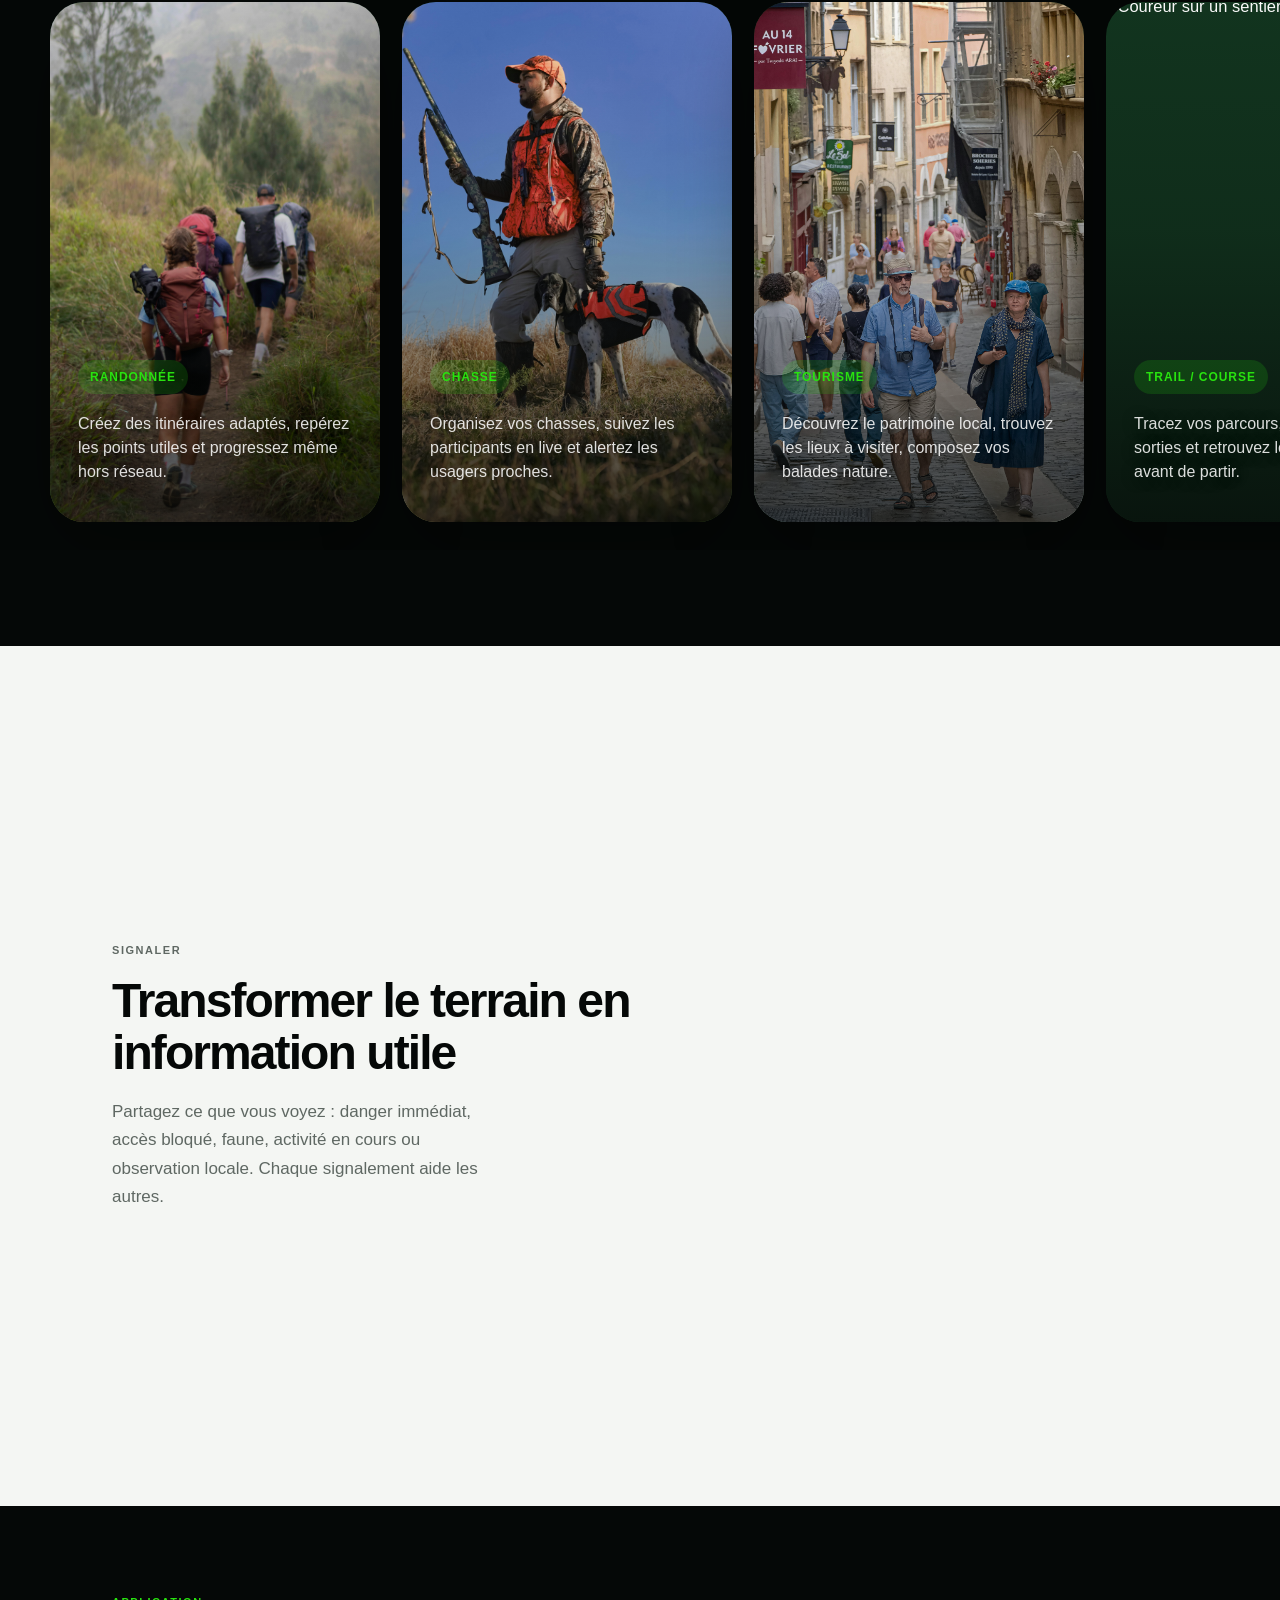
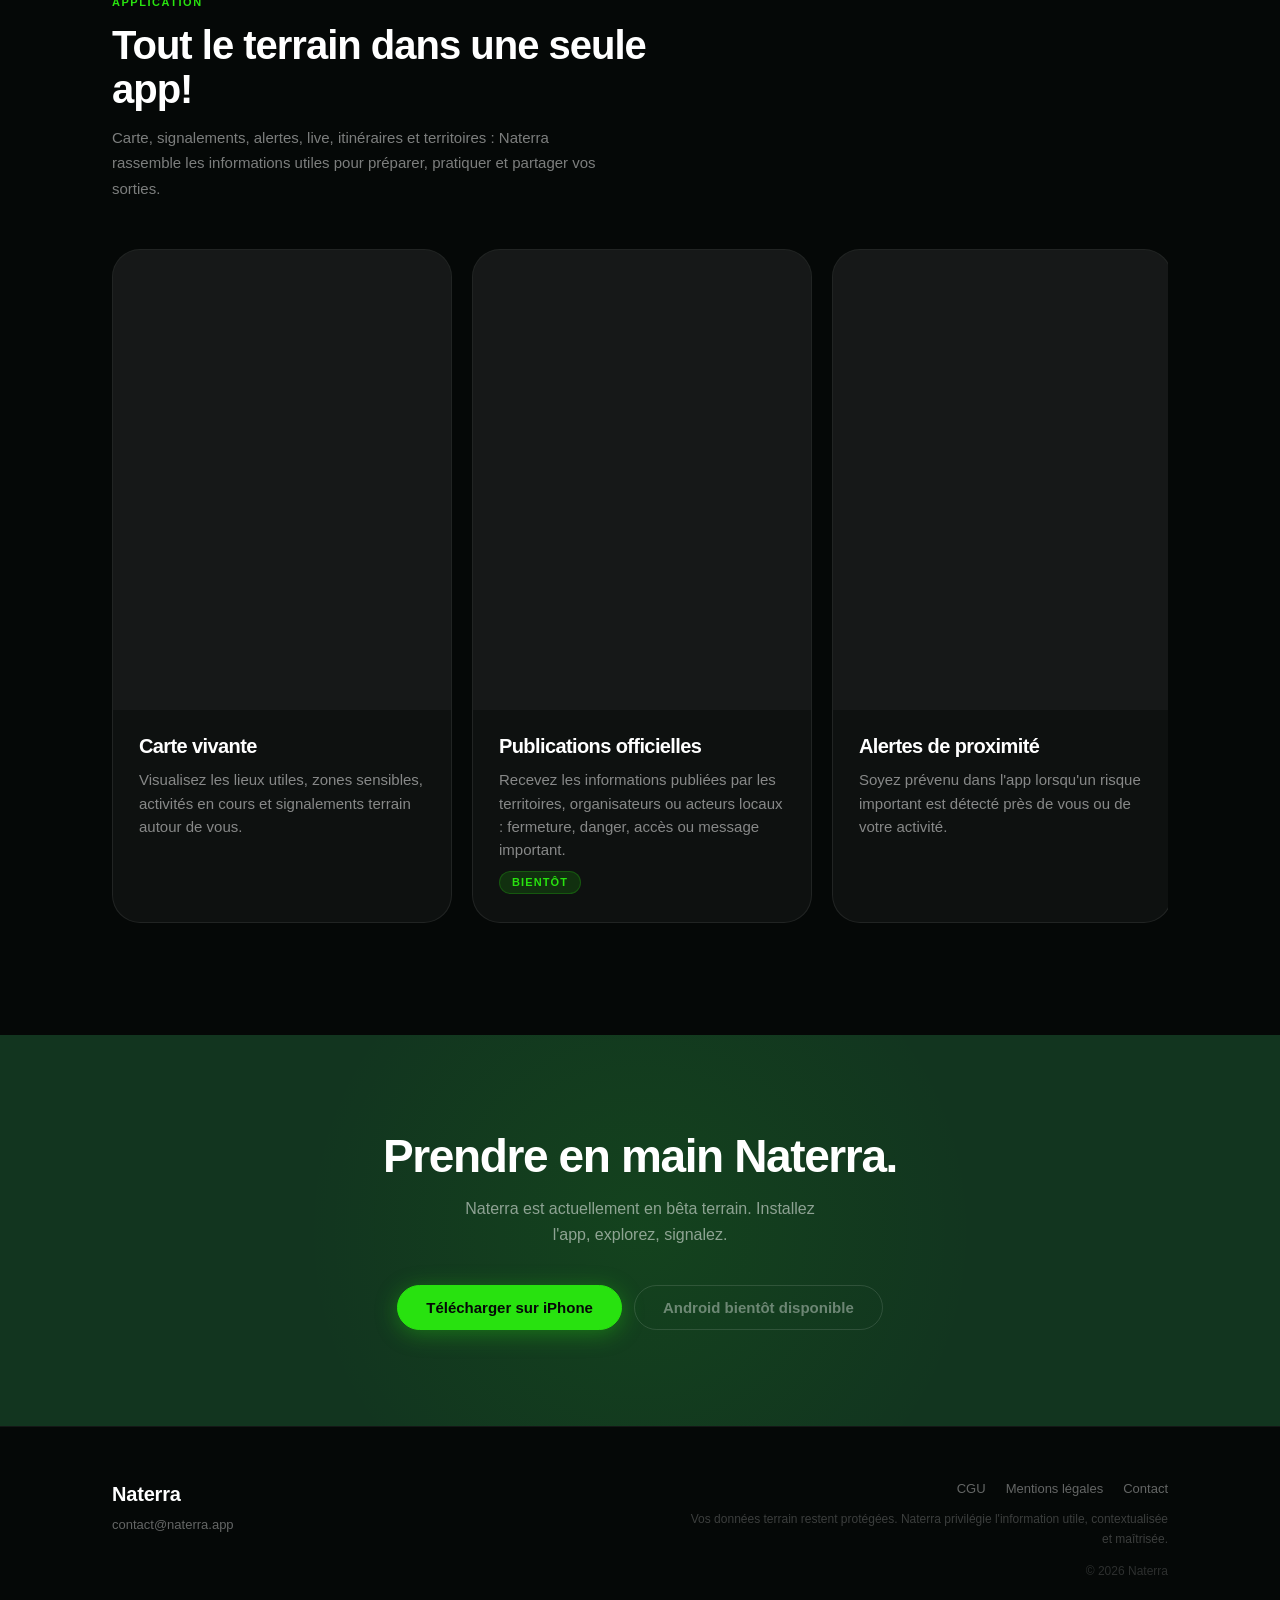
==== commit b4d42221: "feat(text): enlever les points" ====
--- a/index.html
+++ b/index.html
@@ -42,9 +42,9 @@
 
     <!-- Texte -->
     <div class="nt-hero__content">
-      <h1 class="nt-hero__title">Bienvenue dehors.</h1>
-      <p class="nt-hero__tagline">Explorer, pratiquer, signaler.</p>
-      <p class="nt-hero__body">Les bonnes informations, au bon endroit, au bon moment.</p>
+      <h1 class="nt-hero__title">Bienvenue dehors</h1>
+      <p class="nt-hero__tagline">Explorer, pratiquer, signaler</p>
+      <p class="nt-hero__body">Les bonnes informations, au bon endroit, au bon moment</p>
       <div class="nt-hero__actions">
         <!--
           TODO: Remplacer href="#" par le lien TestFlight iOS
@@ -66,7 +66,7 @@
   <div class="nt-container nt-explorer__intro">
 
     <p class="nt-explorer__eyebrow">Explorer</p>
-    <h2 class="nt-explorer__title">La nature n'est jamais vide.</h2>
+    <h2 class="nt-explorer__title">La nature n'est jamais vide</h2>
     <p class="nt-explorer__text">Chemins, points d'intérêt, zones sensibles, activités en cours : Naterra rassemble les informations utiles pour mieux comprendre ce qui vous entoure.</p>
 
     <div class="nt-explorer__cards">
@@ -154,7 +154,7 @@
 <section id="pratiquer" class="nt-practice">
   <div class="nt-container nt-practice__header">
     <p class="nt-practice__eyebrow">Pratiquer</p>
-    <h2 class="nt-practice__title">Une nature, plusieurs façons de la vivre.</h2>
+    <h2 class="nt-practice__title">Une nature, plusieurs façons de la vivre</h2>
     <p class="nt-practice__text">Randonnée, chasse, tourisme, trail, cyclisme, équitation : Naterra adapte la lecture du territoire à votre pratique.</p>
   </div>
 
@@ -228,7 +228,7 @@
       <!-- Colonne texte -->
       <div class="nt-reports__copy">
         <span class="nt-eyebrow">Signaler</span>
-        <h2 class="nt-reports__title">Transformer le terrain en information utile.</h2>
+        <h2 class="nt-reports__title">Transformer le terrain en information utile</h2>
         <p class="nt-reports__body">Partagez ce que vous voyez : danger immédiat, accès bloqué, faune, activité en cours ou observation locale. Chaque signalement aide les autres.</p>
       </div>
 
@@ -293,7 +293,7 @@
   <div class="nt-container">
     <div class="nt-section__head">
       <span class="nt-eyebrow nt-eyebrow--green">Application</span>
-      <h2 class="nt-section__title nt-section__title--white">Tout le terrain dans une seule app.</h2>
+      <h2 class="nt-section__title nt-section__title--white">Tout le terrain dans une seule app!</h2>
       <p class="nt-section__body nt-section__body--muted">Carte, signalements, alertes, live, itinéraires et territoires : Naterra rassemble les informations utiles pour préparer, pratiquer et partager vos sorties.</p>
     </div>
     <div class="nt-app-carousel">
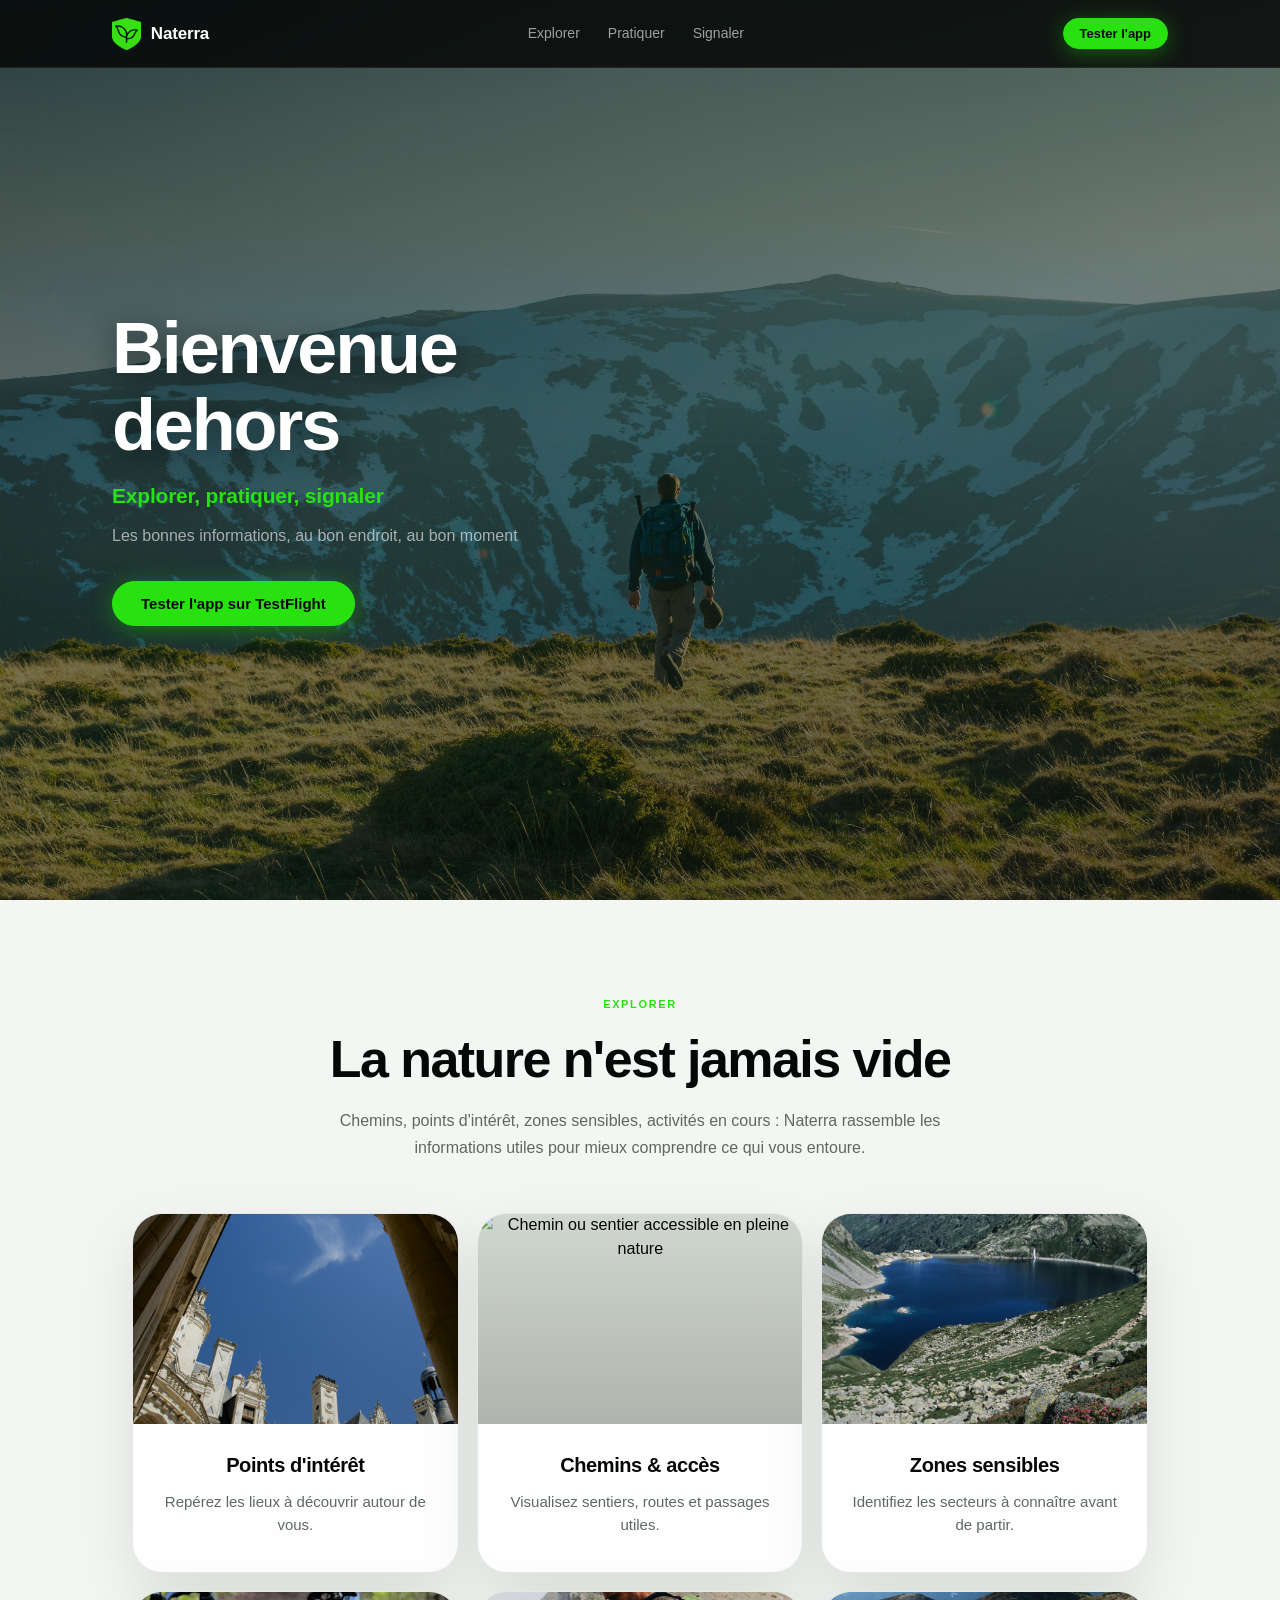
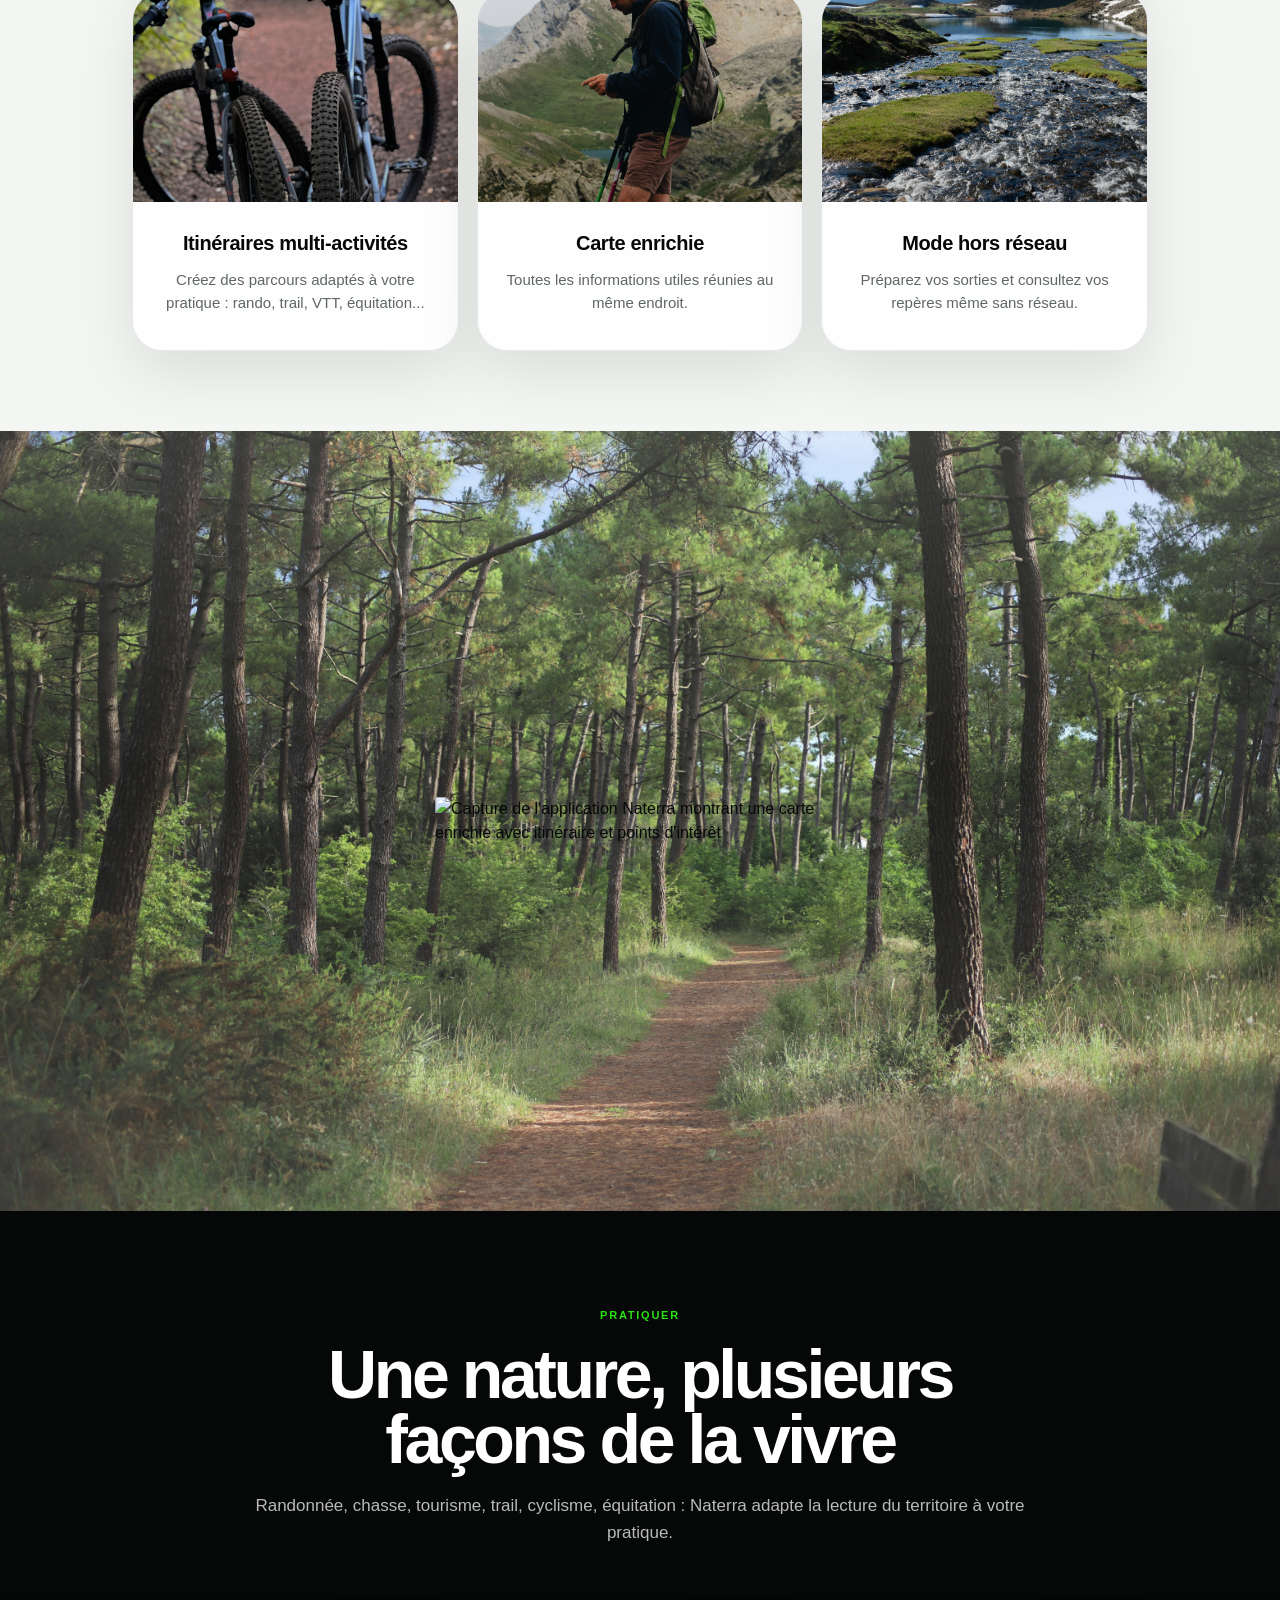
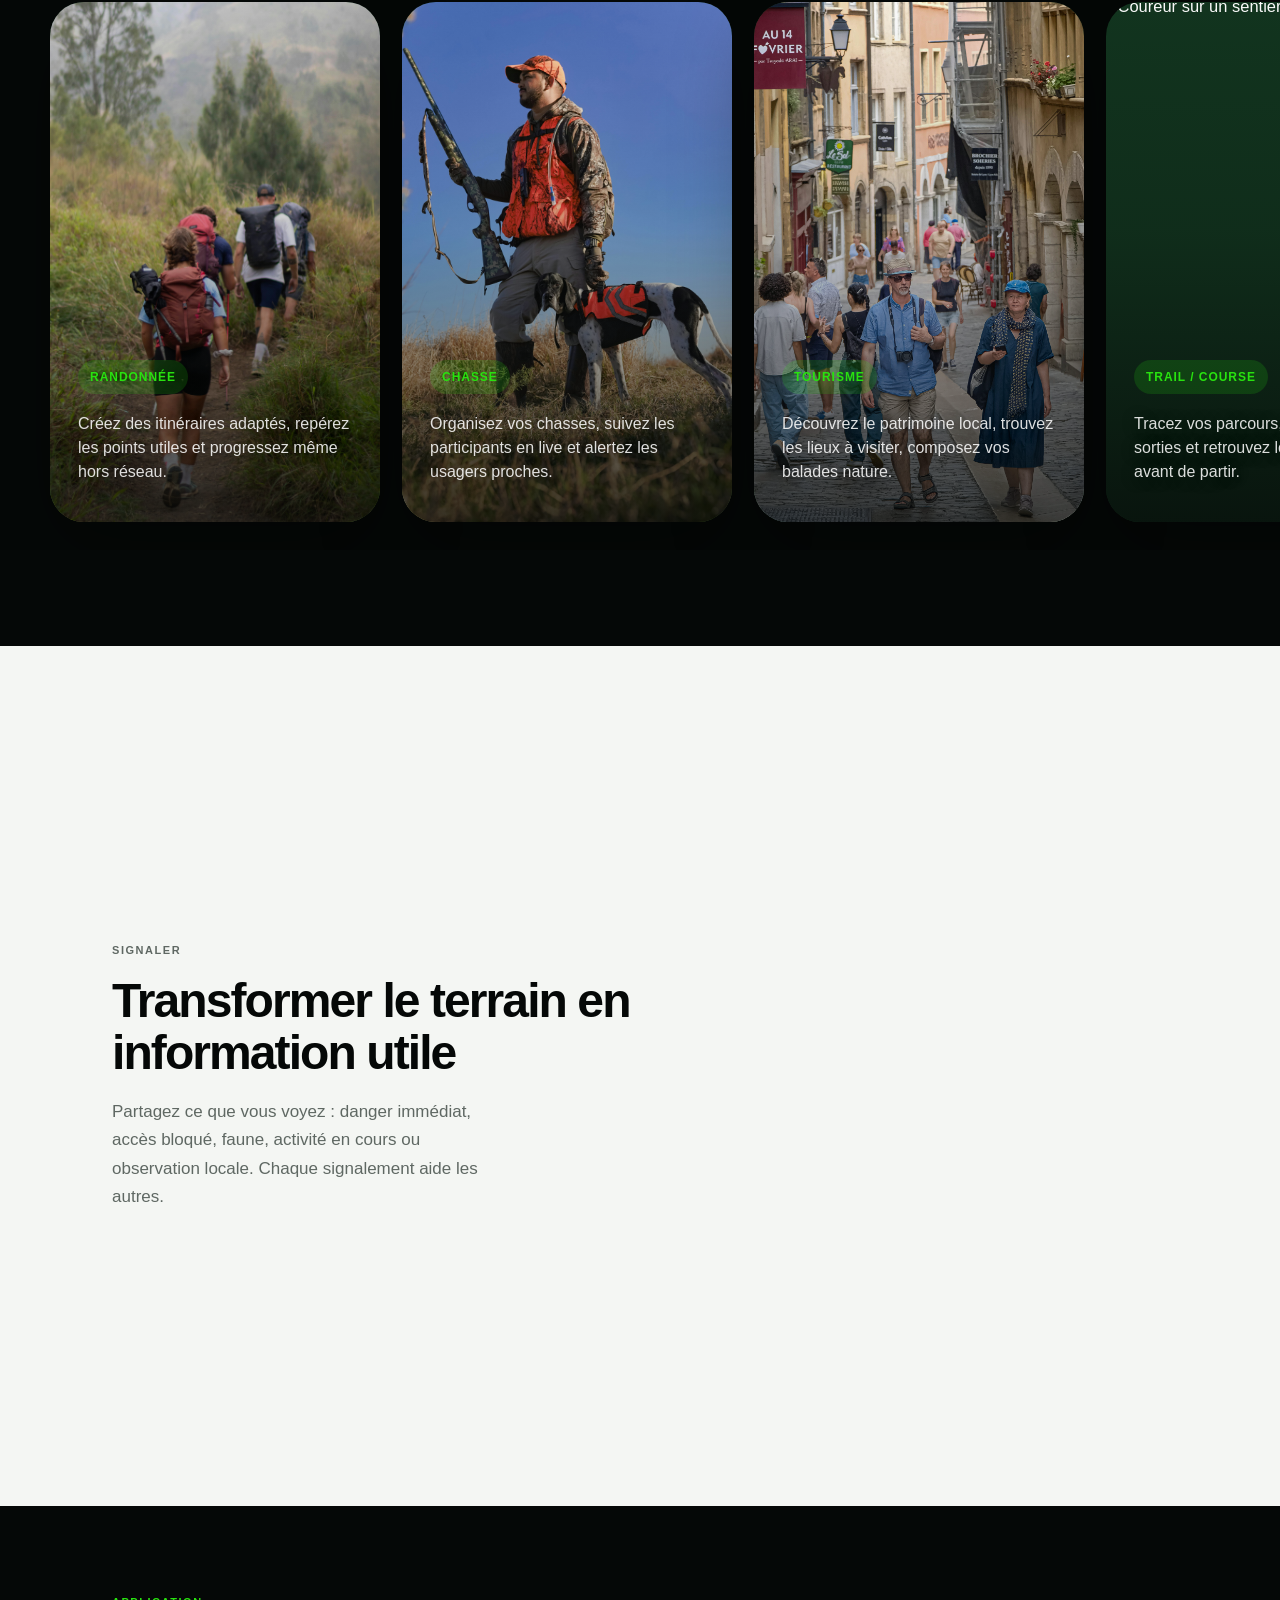
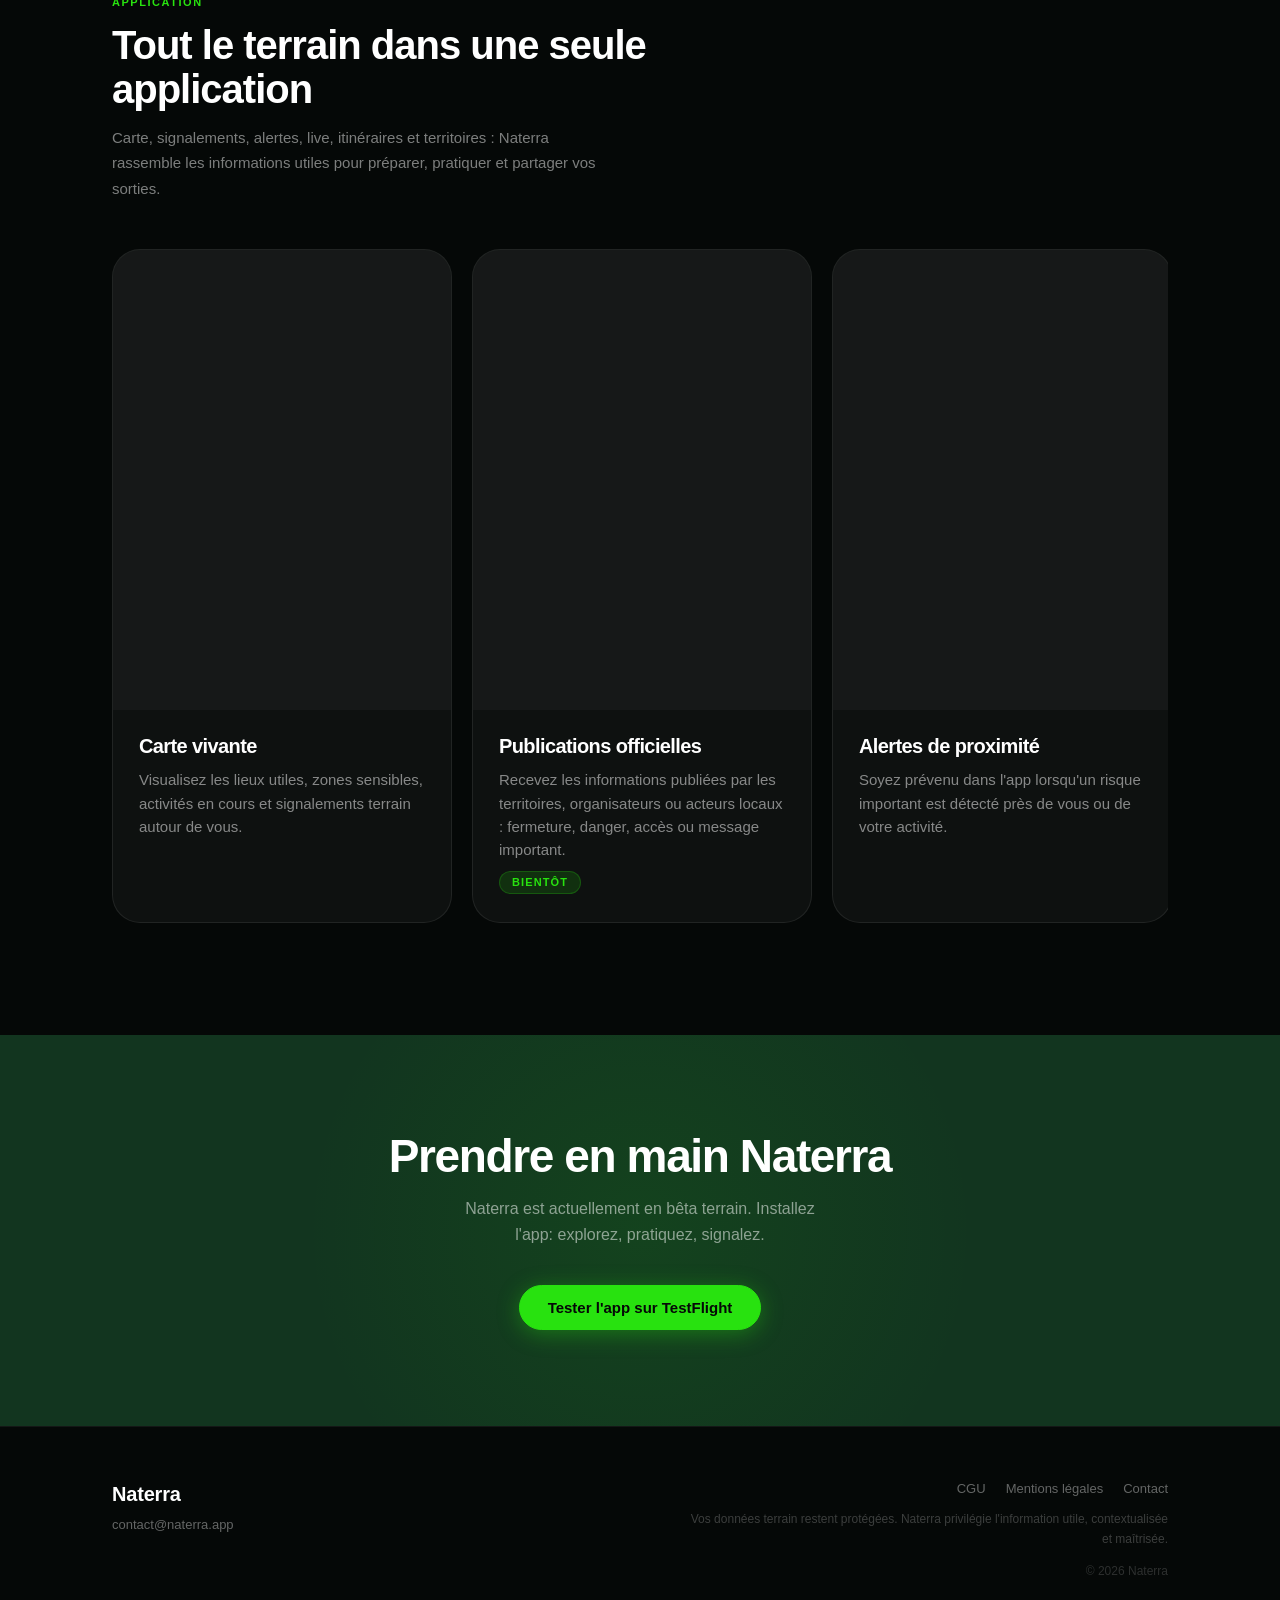
==== commit d7c8129b: "feat(format): ajout lien téléchargement" ====
--- a/index.html
+++ b/index.html
@@ -28,7 +28,7 @@
       <a href="#pratiquer" class="nt-nav__link">Pratiquer</a>
       <a href="#signaler" class="nt-nav__link">Signaler</a>
     </nav>
-    <a href="#download" class="nt-btn nt-btn--green nt-btn--sm">Télécharger</a>
+    <a href="https://testflight.apple.com/v1/app/6757225894?build=210567664" class="nt-btn nt-btn--green nt-btn--sm" target="_blank" rel="noopener noreferrer">Tester l'app</a>
   </div>
 </header>
 
@@ -50,7 +50,7 @@
           TODO: Remplacer href="#" par le lien TestFlight iOS
           Format attendu : https://testflight.apple.com/join/XXXXXXXX
         -->
-        <a href="#" class="nt-btn nt-btn--green nt-btn--lg">Télécharger l'app</a>
+        <a href="https://testflight.apple.com/v1/app/6757225894?build=210567664" class="nt-btn nt-btn--green nt-btn--lg" target="_blank" rel="noopener noreferrer">Tester l'app sur TestFlight</a>
       </div>
     </div>
 
@@ -293,7 +293,7 @@
   <div class="nt-container">
     <div class="nt-section__head">
       <span class="nt-eyebrow nt-eyebrow--green">Application</span>
-      <h2 class="nt-section__title nt-section__title--white">Tout le terrain dans une seule app!</h2>
+      <h2 class="nt-section__title nt-section__title--white">Tout le terrain dans une seule application</h2>
       <p class="nt-section__body nt-section__body--muted">Carte, signalements, alertes, live, itinéraires et territoires : Naterra rassemble les informations utiles pour préparer, pratiquer et partager vos sorties.</p>
     </div>
     <div class="nt-app-carousel">
@@ -358,7 +358,7 @@
           <p class="nt-app-card__text">Créez, organisez et partagez un territoire lisible avec ses zones, accès, points clés et informations terrain.</p>
         </div>
       </article>
-
+x
       <article class="nt-app-card">
         <div class="nt-app-card__image-wrap">
           <img class="nt-app-card__image" src="./assets/screens/patrimoine-decouvertes.png" alt="Patrimoine et découvertes Naterra" loading="lazy" />
@@ -379,15 +379,13 @@
      ============================================================ -->
 <section class="nt-download" id="download">
   <div class="nt-container nt-download__inner">
-    <h2 class="nt-download__title">Prendre en main Naterra.</h2>
-    <p class="nt-download__body">Naterra est actuellement en bêta terrain. Installez l'app, explorez, signalez.</p>
+    <h2 class="nt-download__title">Prendre en main Naterra</h2>
+    <p class="nt-download__body">Naterra est actuellement en bêta terrain. Installez l'app: explorez, pratiquez, signalez.</p>
     <div class="nt-download__actions">
-      <!--
-        TODO: Remplacer href="#" par le lien TestFlight iOS
-        Format attendu : https://testflight.apple.com/join/XXXXXXXX
+      <a href="https://testflight.apple.com/v1/app/6757225894?build=210567664" class="nt-btn nt-btn--green nt-btn--lg" target="_blank" rel="noopener noreferrer">Tester l'app sur TestFlight</a>
+      <!-- Android : disponible prochainement
+      <button class="nt-btn nt-btn--outline-white nt-btn--lg" disabled aria-disabled="true">Android bientôt disponible</button>
       -->
-      <a href="#" class="nt-btn nt-btn--green nt-btn--lg">Télécharger sur iPhone</a>
-      <button class="nt-btn nt-btn--outline-white nt-btn--lg" disabled aria-disabled="true">Android bientôt disponible</button>
     </div>
   </div>
 </section>
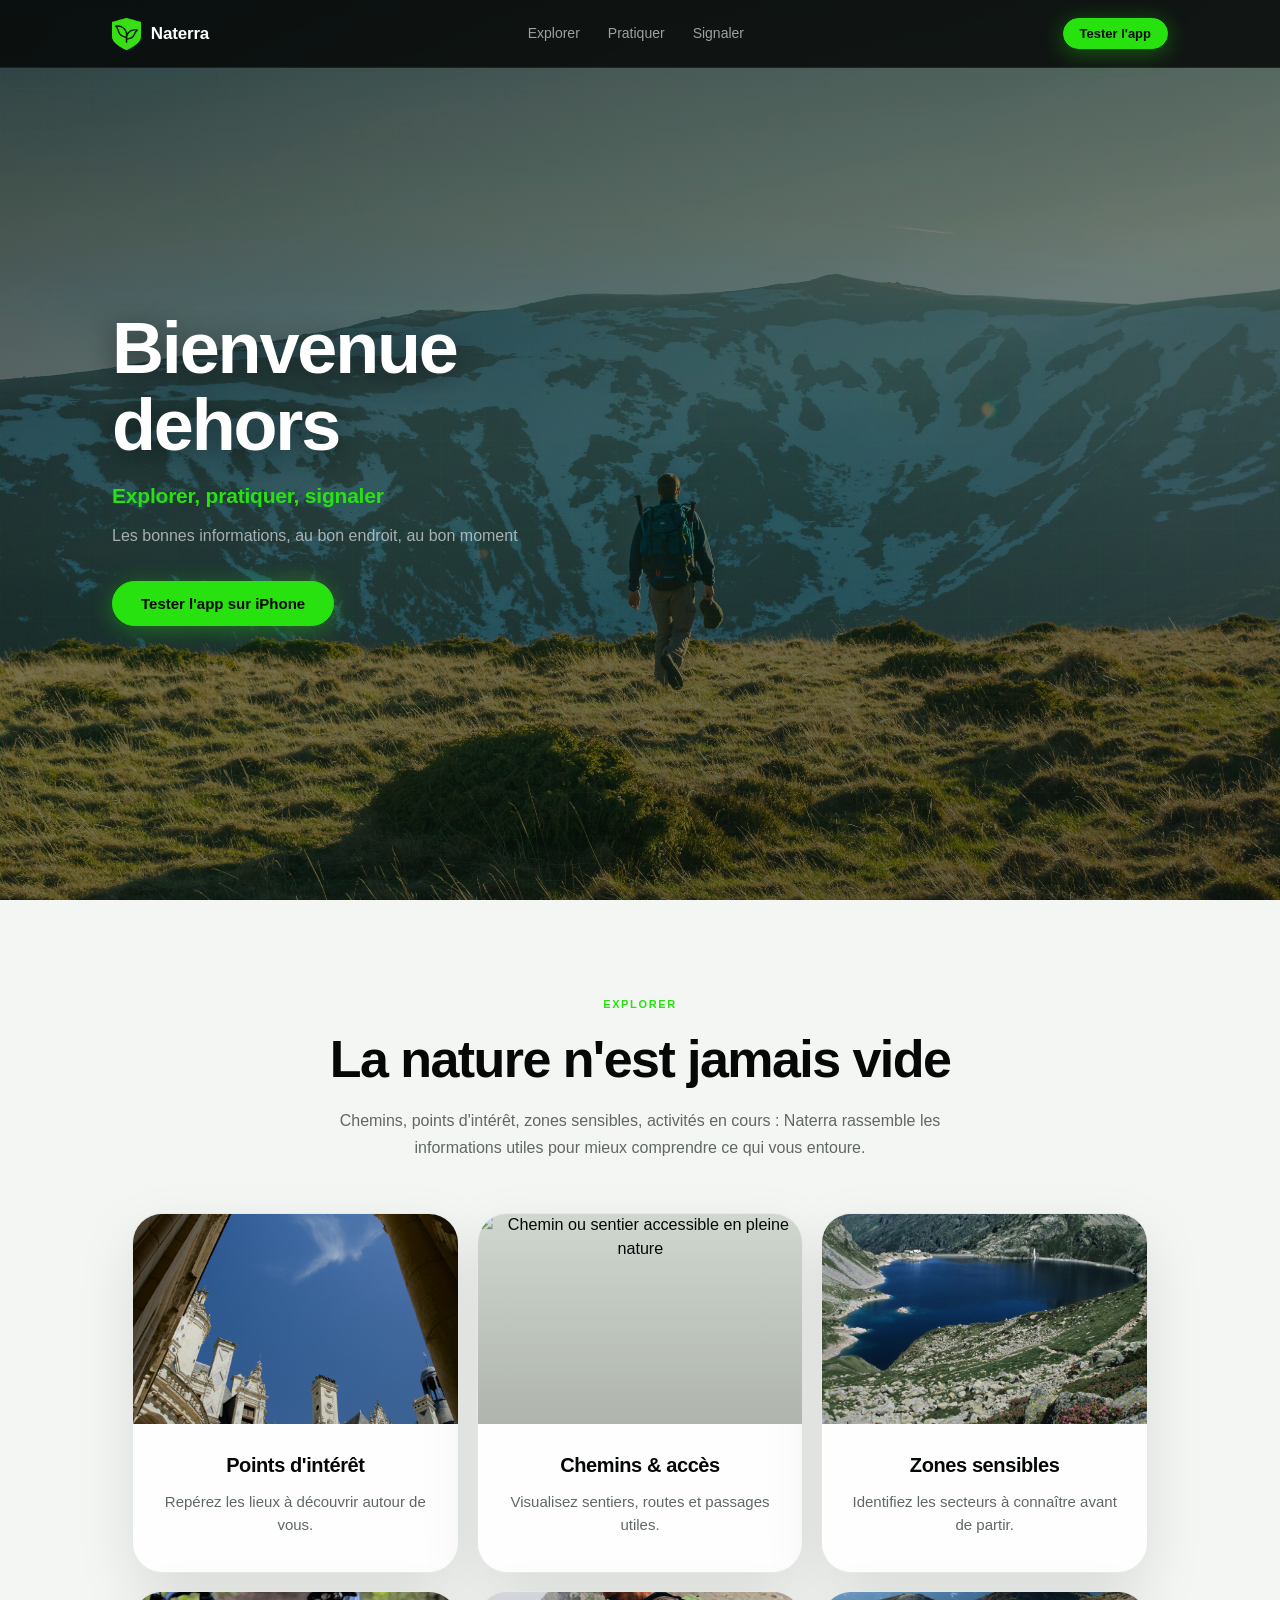
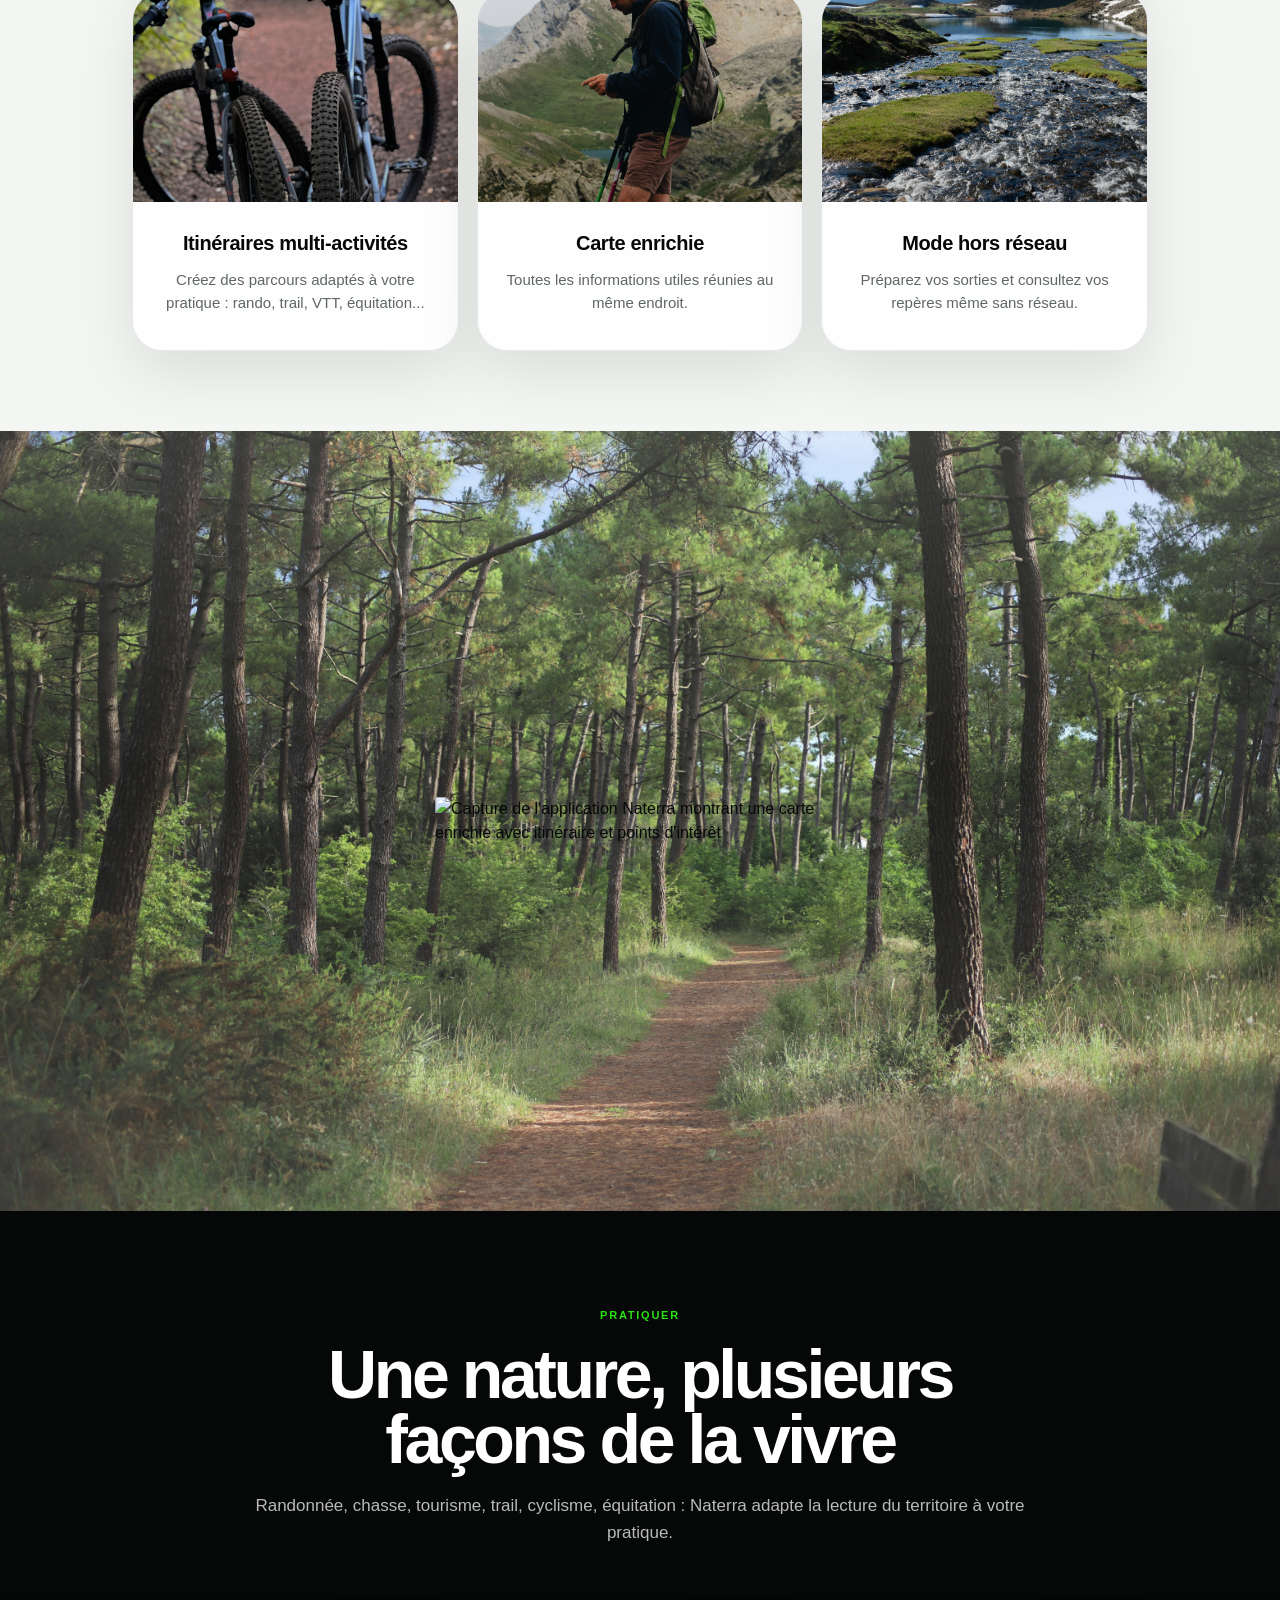
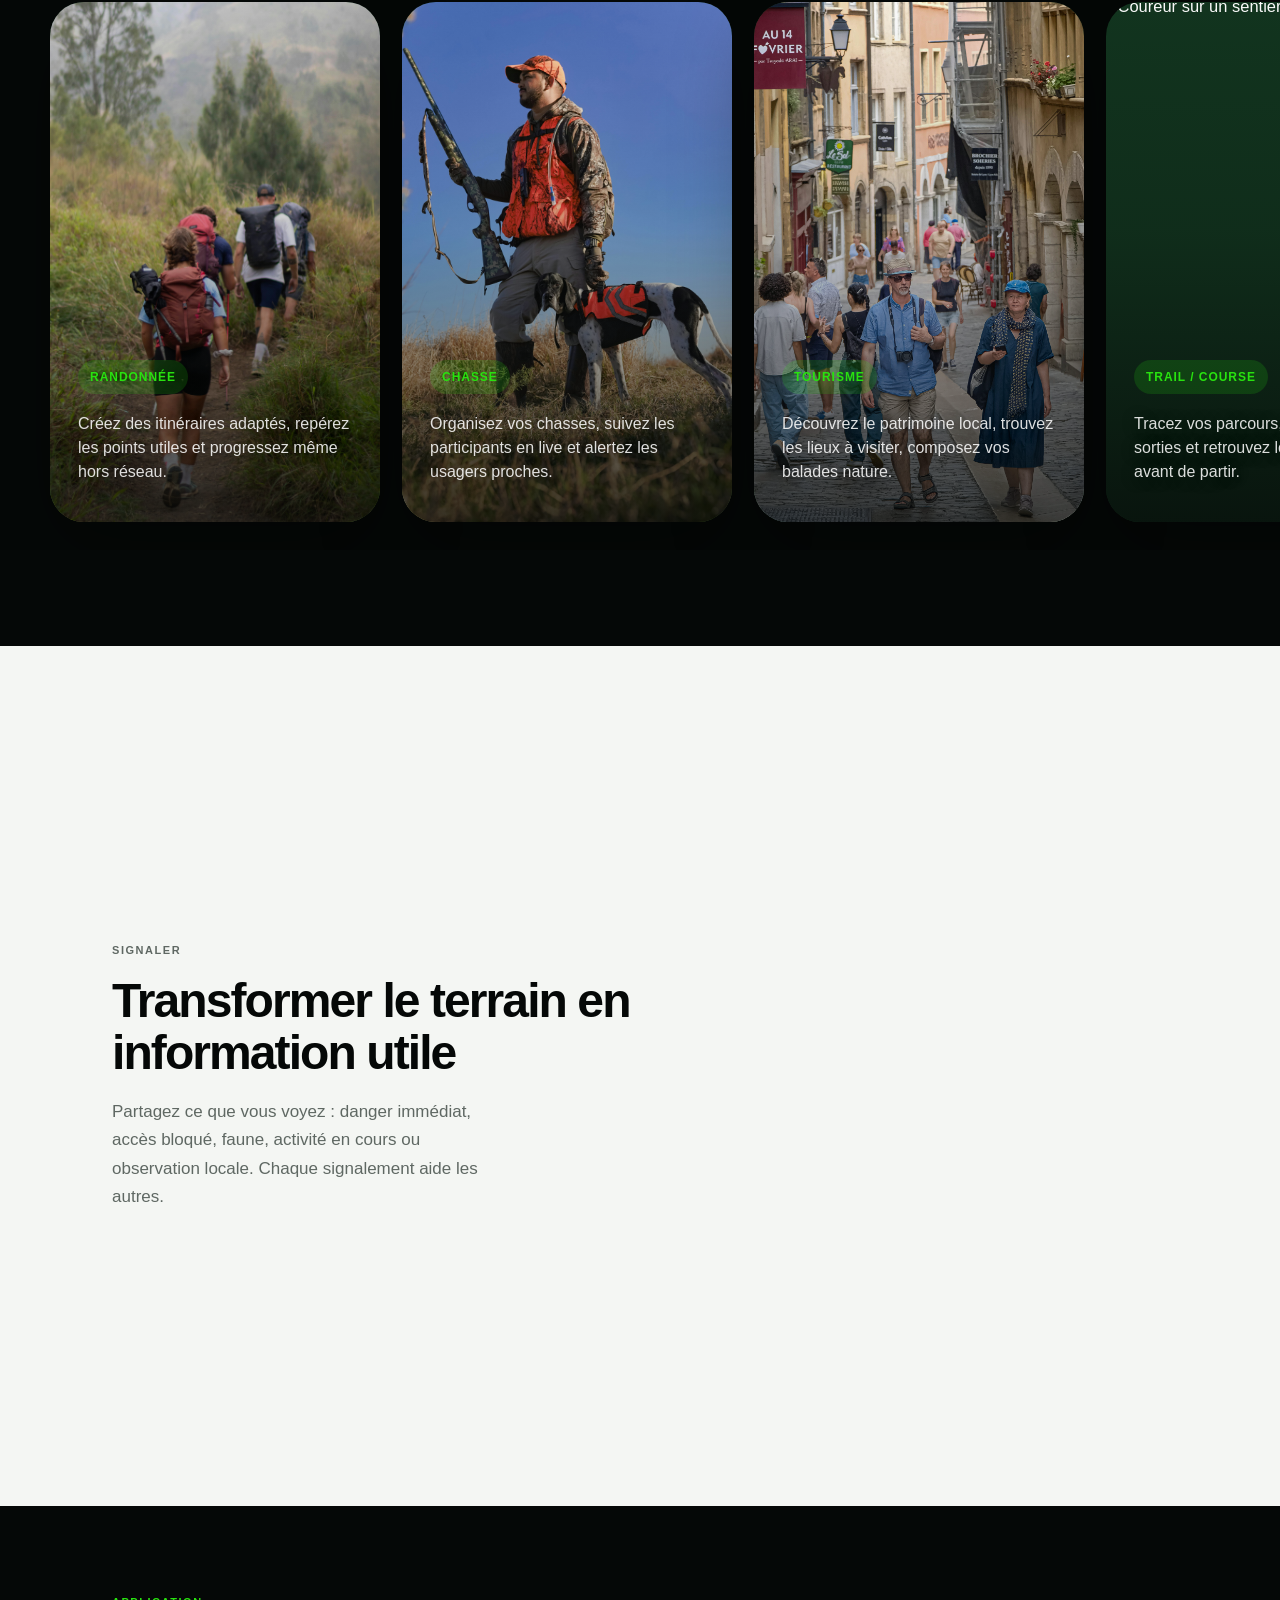
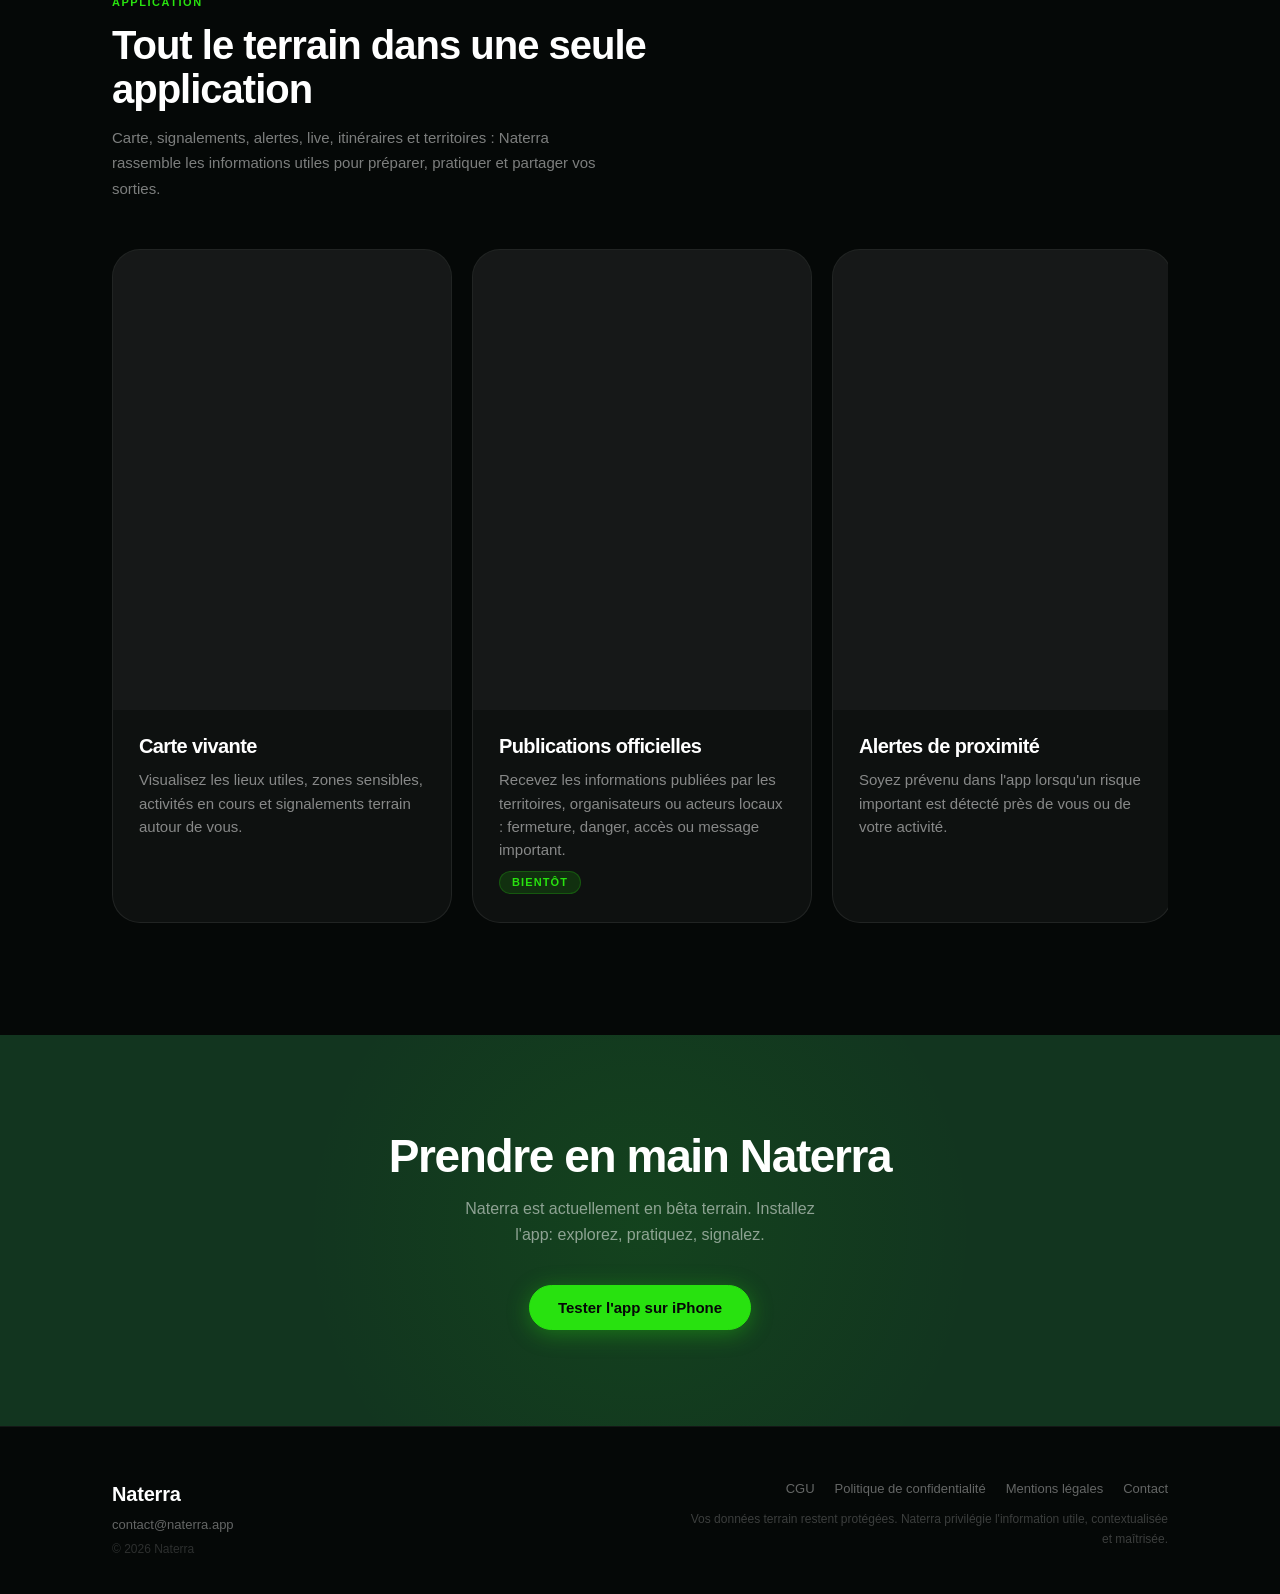
==== commit 67dc02bd: "feat(add): CGU + politique de confidentialité" ====
--- a/index.html
+++ b/index.html
@@ -6,6 +6,7 @@
   <meta name="description" content="Explorer, pratiquer, signaler. Les bonnes informations, au bon endroit, au bon moment." />
   <meta name="viewport" content="width=device-width, initial-scale=1" />
   <link rel="stylesheet" href="./styles.css" />
+  <link rel="icon" type="image/png" href="./assets/20260316_Logo%20Green_No%20Text.png" />
 </head>
 <body>
 
@@ -50,7 +51,7 @@
           TODO: Remplacer href="#" par le lien TestFlight iOS
           Format attendu : https://testflight.apple.com/join/XXXXXXXX
         -->
-        <a href="https://testflight.apple.com/v1/app/6757225894?build=210567664" class="nt-btn nt-btn--green nt-btn--lg" target="_blank" rel="noopener noreferrer">Tester l'app sur TestFlight</a>
+        <a href="https://testflight.apple.com/v1/app/6757225894?build=210567664" class="nt-btn nt-btn--green nt-btn--lg" target="_blank" rel="noopener noreferrer">Tester l'app sur iPhone</a>
       </div>
     </div>
 
@@ -382,7 +383,7 @@
     <h2 class="nt-download__title">Prendre en main Naterra</h2>
     <p class="nt-download__body">Naterra est actuellement en bêta terrain. Installez l'app: explorez, pratiquez, signalez.</p>
     <div class="nt-download__actions">
-      <a href="https://testflight.apple.com/v1/app/6757225894?build=210567664" class="nt-btn nt-btn--green nt-btn--lg" target="_blank" rel="noopener noreferrer">Tester l'app sur TestFlight</a>
+      <a href="https://testflight.apple.com/v1/app/6757225894?build=210567664" class="nt-btn nt-btn--green nt-btn--lg" target="_blank" rel="noopener noreferrer">Tester l'app sur iPhone</a>
       <!-- Android : disponible prochainement
       <button class="nt-btn nt-btn--outline-white nt-btn--lg" disabled aria-disabled="true">Android bientôt disponible</button>
       -->
@@ -401,21 +402,18 @@
     <div class="nt-footer__left">
       <span class="nt-footer__brand">Naterra</span>
       <a href="mailto:contact@naterra.app" class="nt-footer__email">contact@naterra.app</a>
+      <p class="nt-footer__copy">© 2026 Naterra</p>
     </div>
     <div class="nt-footer__right">
       <nav class="nt-footer__nav">
-        <a href="#" class="nt-footer__link">CGU</a>
+        <a href="./cgu.html" class="nt-footer__link">CGU</a>
+        <a href="./politique-confidentialite.html" class="nt-footer__link">Politique de confidentialité</a>
         <a href="#" class="nt-footer__link">Mentions légales</a>
         <a href="mailto:contact@naterra.app" class="nt-footer__link">Contact</a>
       </nav>
       <p class="nt-footer__mention">Vos données terrain restent protégées. Naterra privilégie l'information utile, contextualisée et maîtrisée.</p>
-      <p class="nt-footer__copy">© <span id="nt-year"></span> Naterra</p>
-    </div>
-  </div>
-  <script>
-    const el = document.getElementById('nt-year');
-    if (el) el.textContent = new Date().getFullYear();
-  </script>
+    </div>
+  </div>
 </footer>
 
 </body>
--- a/styles.css
+++ b/styles.css
@@ -1328,3 +1328,172 @@
   /* Explorer */
   .nt-explorer__cards { grid-template-columns: repeat(3, 1fr); }
 }
+
+/* ================================================================
+   LEGAL PAGES — CGU, Politique de confidentialité
+   ================================================================ */
+.nt-legal {
+  background: var(--nt-black);
+  min-height: 100vh;
+  padding: 80px 0 120px;
+}
+
+.nt-legal__head {
+  max-width: 920px;
+  margin: 0 auto 52px;
+}
+
+.nt-legal__title {
+  font-size: clamp(28px, 4vw, 44px);
+  font-weight: 900;
+  letter-spacing: -0.04em;
+  color: #fff;
+  line-height: 1.08;
+  margin: 12px 0 16px;
+}
+
+.nt-legal__version {
+  display: block;
+  color: rgba(255,255,255,0.32);
+  font-size: 13px;
+  margin-bottom: 20px;
+}
+
+.nt-legal__intro {
+  color: rgba(255,255,255,0.50);
+  font-size: 16px;
+  line-height: 1.65;
+  margin: 0 0 16px;
+}
+
+.nt-legal__notice {
+  display: inline-block;
+  padding: 10px 16px;
+  border-radius: 10px;
+  background: rgba(40, 226, 15, 0.07);
+  border: 1px solid rgba(40, 226, 15, 0.18);
+  color: rgba(40, 226, 15, 0.70);
+  font-size: 13px;
+  line-height: 1.5;
+}
+
+/* Main content panel */
+.nt-legal-panel {
+  max-width: 920px;
+  margin: 0 auto;
+  background: rgba(255,255,255,0.025);
+  border: 1px solid rgba(255,255,255,0.08);
+  border-radius: 24px;
+  padding: 52px 56px 60px;
+}
+
+/* Chapter headings */
+.nt-legal__chapter {
+  margin: 52px 0 16px;
+  color: rgba(255,255,255,0.30);
+  font-size: 11px;
+  font-weight: 700;
+  letter-spacing: 0.14em;
+  text-transform: uppercase;
+}
+.nt-legal-panel > .nt-legal__chapter:first-child { margin-top: 0; }
+
+/* Accordion items */
+.nt-legal-item {
+  background: rgba(255,255,255,0.04);
+  border: 1px solid rgba(255,255,255,0.09);
+  border-radius: 14px;
+  margin-bottom: 8px;
+  overflow: hidden;
+  transition: border-color 0.2s;
+}
+.nt-legal-item[open] { border-color: rgba(40,226,15,0.28); }
+
+.nt-legal-item > summary {
+  list-style: none;
+  display: flex;
+  align-items: center;
+  justify-content: space-between;
+  gap: 16px;
+  padding: 16px 20px;
+  cursor: pointer;
+  color: rgba(255,255,255,0.82);
+  font-size: 15px;
+  font-weight: 700;
+  letter-spacing: -0.01em;
+  line-height: 1.4;
+  user-select: none;
+  transition: background 0.15s, color 0.15s;
+}
+.nt-legal-item > summary::-webkit-details-marker { display: none; }
+.nt-legal-item > summary::after {
+  content: '+';
+  flex-shrink: 0;
+  color: rgba(255,255,255,0.28);
+  font-size: 20px;
+  font-weight: 300;
+  line-height: 1;
+}
+.nt-legal-item > summary:hover {
+  background: rgba(255,255,255,0.04);
+  color: #fff;
+}
+.nt-legal-item[open] > summary {
+  color: #fff;
+  border-bottom: 1px solid rgba(255,255,255,0.06);
+}
+.nt-legal-item[open] > summary::after {
+  content: '−';
+  color: rgba(40,226,15,0.65);
+}
+
+/* Answer body */
+.nt-legal-answer {
+  padding: 18px 20px 20px;
+  color: rgba(255,255,255,0.62);
+  font-size: 15px;
+  line-height: 1.72;
+}
+.nt-legal-answer p { margin: 0 0 12px; }
+.nt-legal-answer p:last-child { margin-bottom: 0; }
+.nt-legal-answer ul {
+  margin: 8px 0 12px 22px;
+  padding: 0;
+}
+.nt-legal-answer li { margin-bottom: 6px; }
+
+/* Annexe */
+.nt-legal__annex {
+  margin-top: 48px;
+  padding: 24px 28px;
+  border-radius: 14px;
+  background: rgba(255,255,255,0.03);
+  border: 1px solid rgba(255,255,255,0.07);
+}
+.nt-legal__annex-title {
+  margin: 0 0 14px;
+  color: rgba(255,255,255,0.36);
+  font-size: 11px;
+  font-weight: 700;
+  letter-spacing: 0.12em;
+  text-transform: uppercase;
+}
+.nt-legal__annex ul {
+  margin: 0;
+  padding: 0 0 0 20px;
+  color: rgba(255,255,255,0.42);
+  font-size: 14px;
+  line-height: 1.65;
+}
+.nt-legal__annex li { margin-bottom: 8px; }
+
+/* Legal pages — responsive */
+@media (max-width: 860px) {
+  .nt-legal-panel { padding: 36px 32px 44px; border-radius: 18px; }
+}
+@media (max-width: 480px) {
+  .nt-legal { padding: 56px 0 80px; }
+  .nt-legal-panel { padding: 24px 18px 32px; border-radius: 14px; margin: 0; }
+  .nt-legal-item > summary { padding: 14px 16px; font-size: 14px; }
+  .nt-legal-answer { padding: 14px 16px 18px; font-size: 14px; }
+}
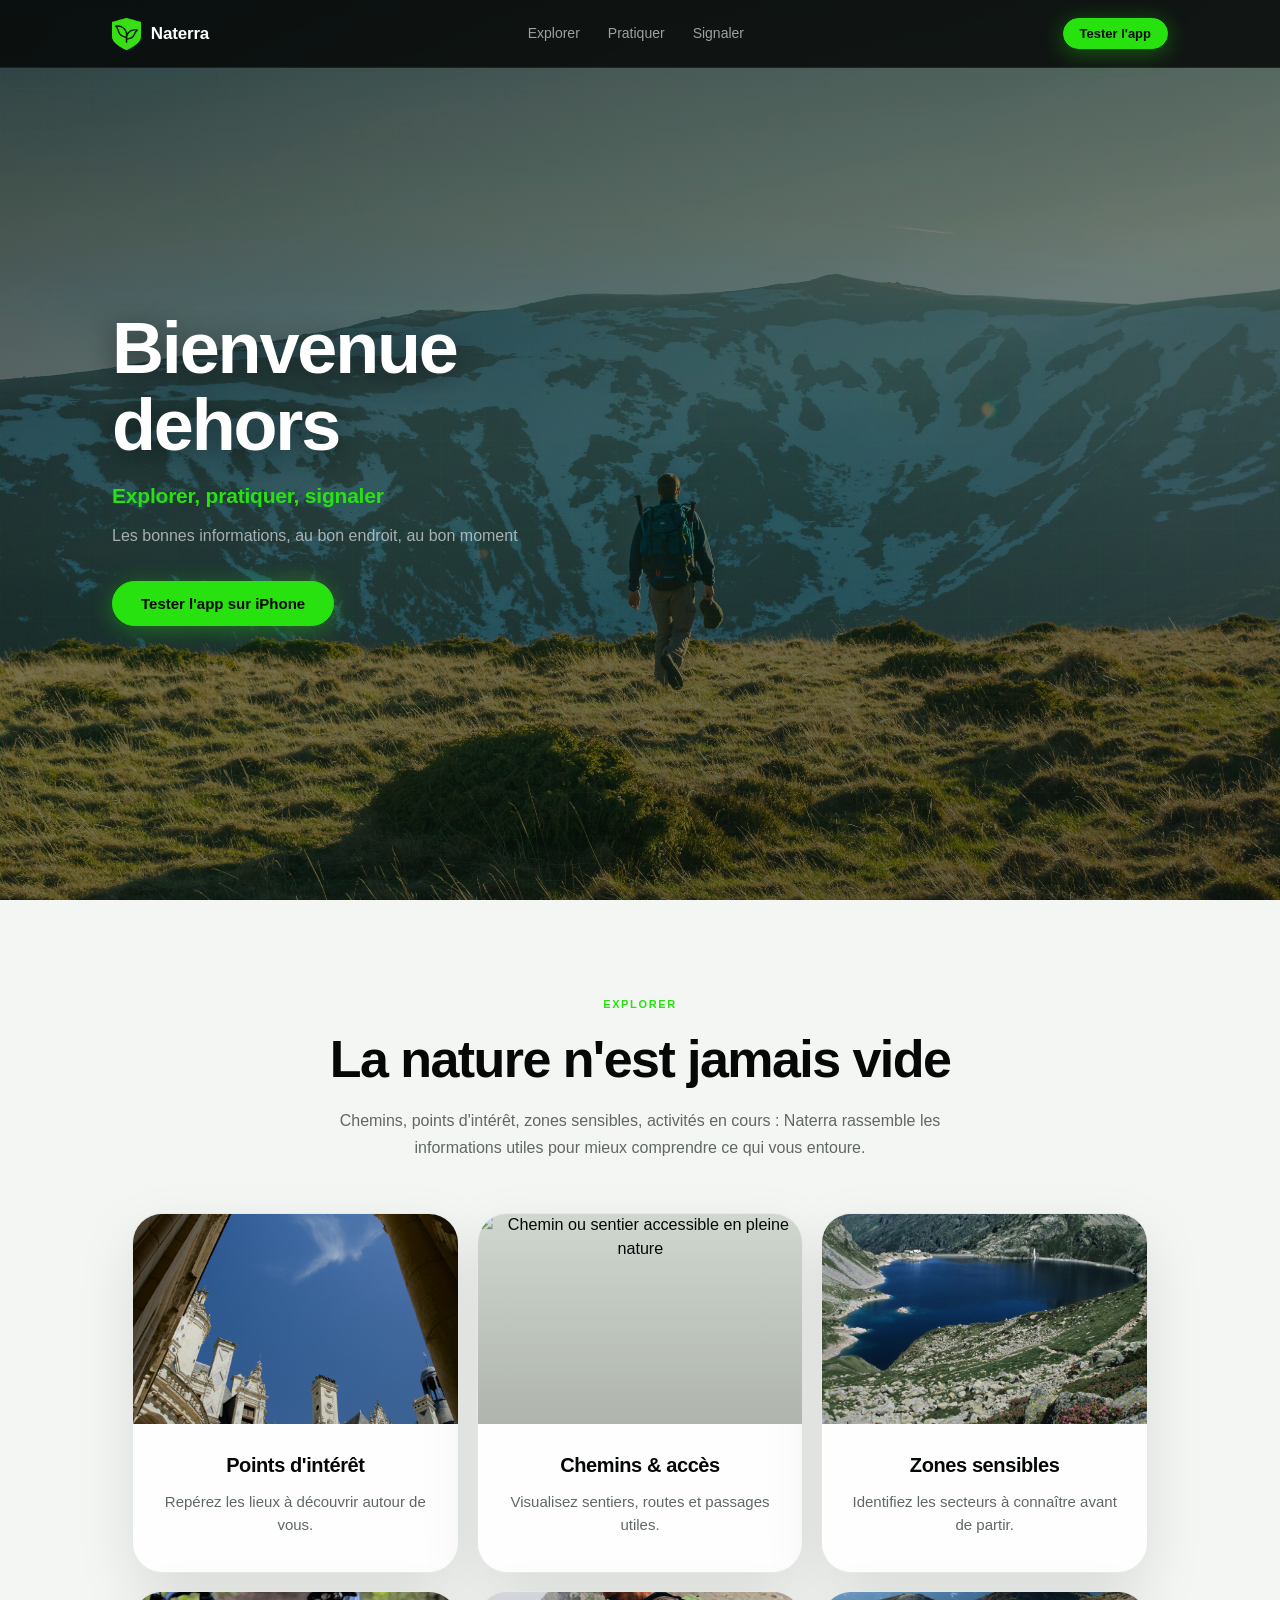
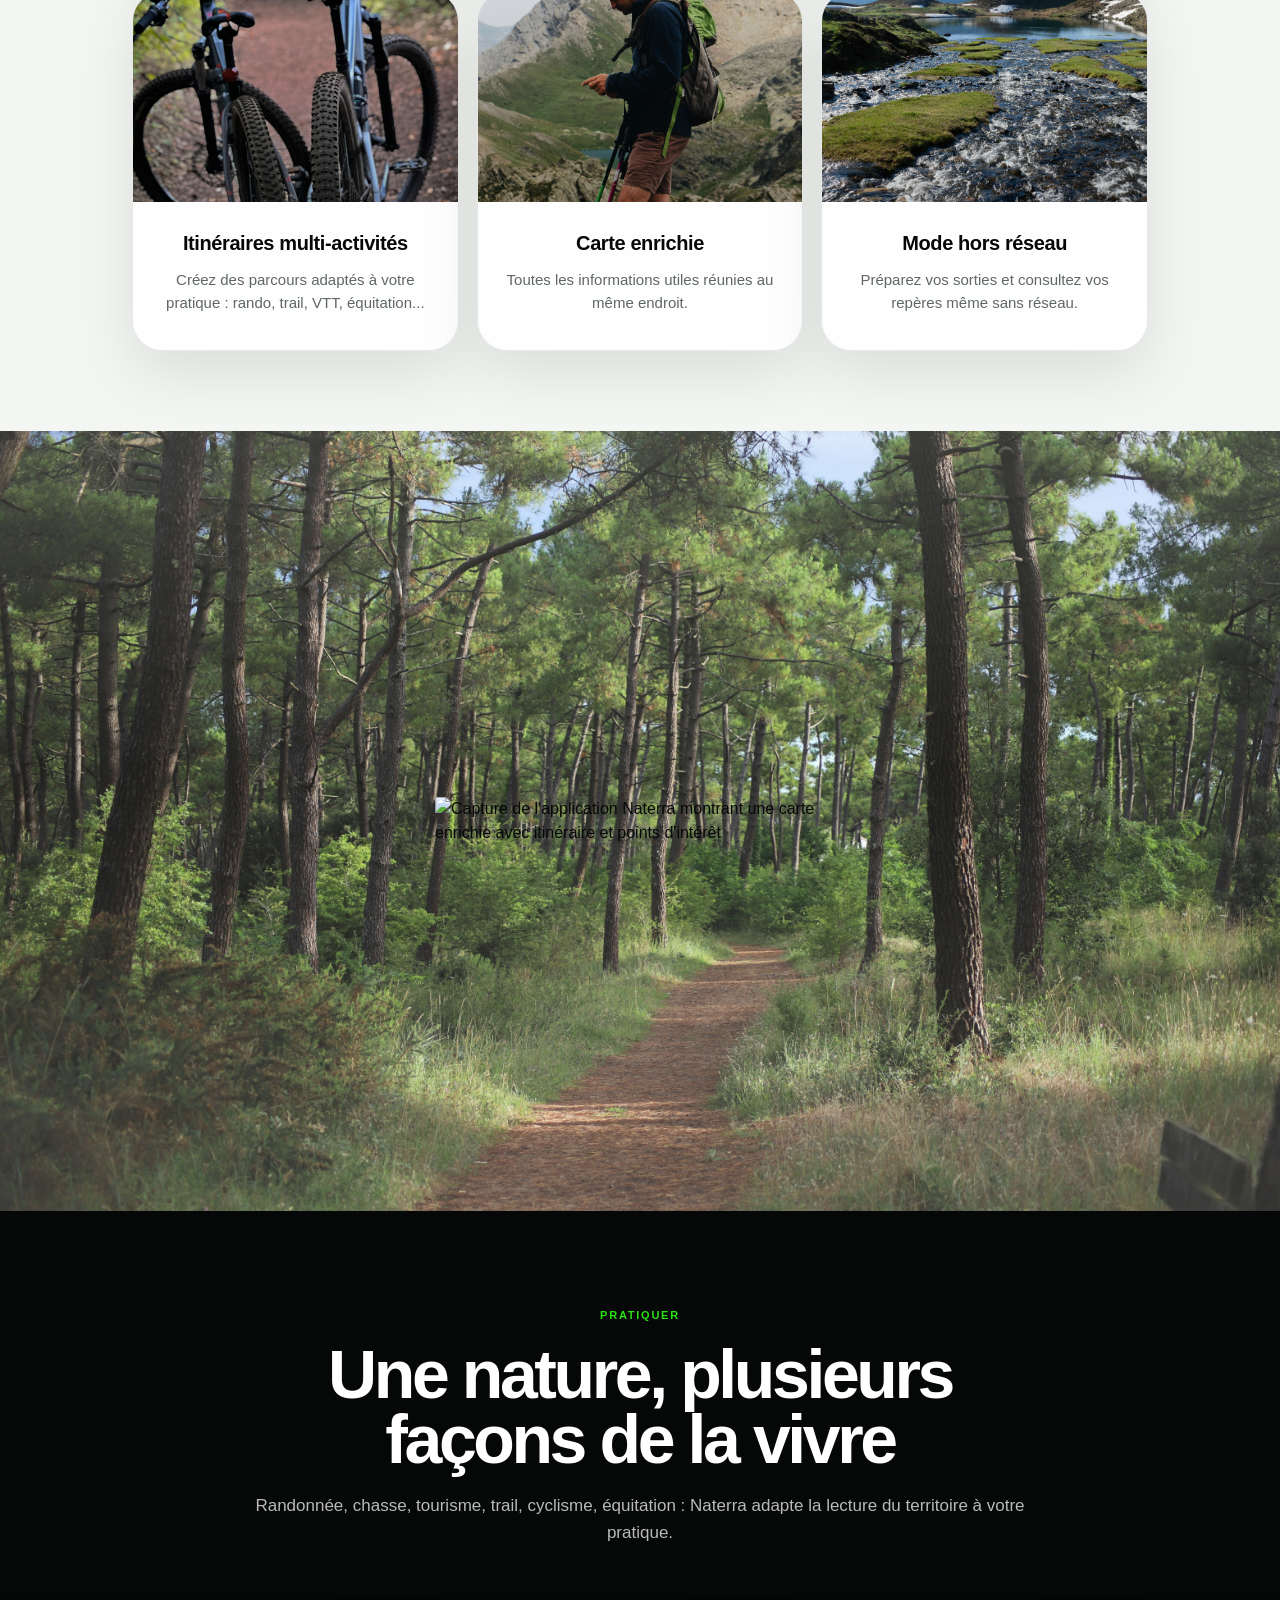
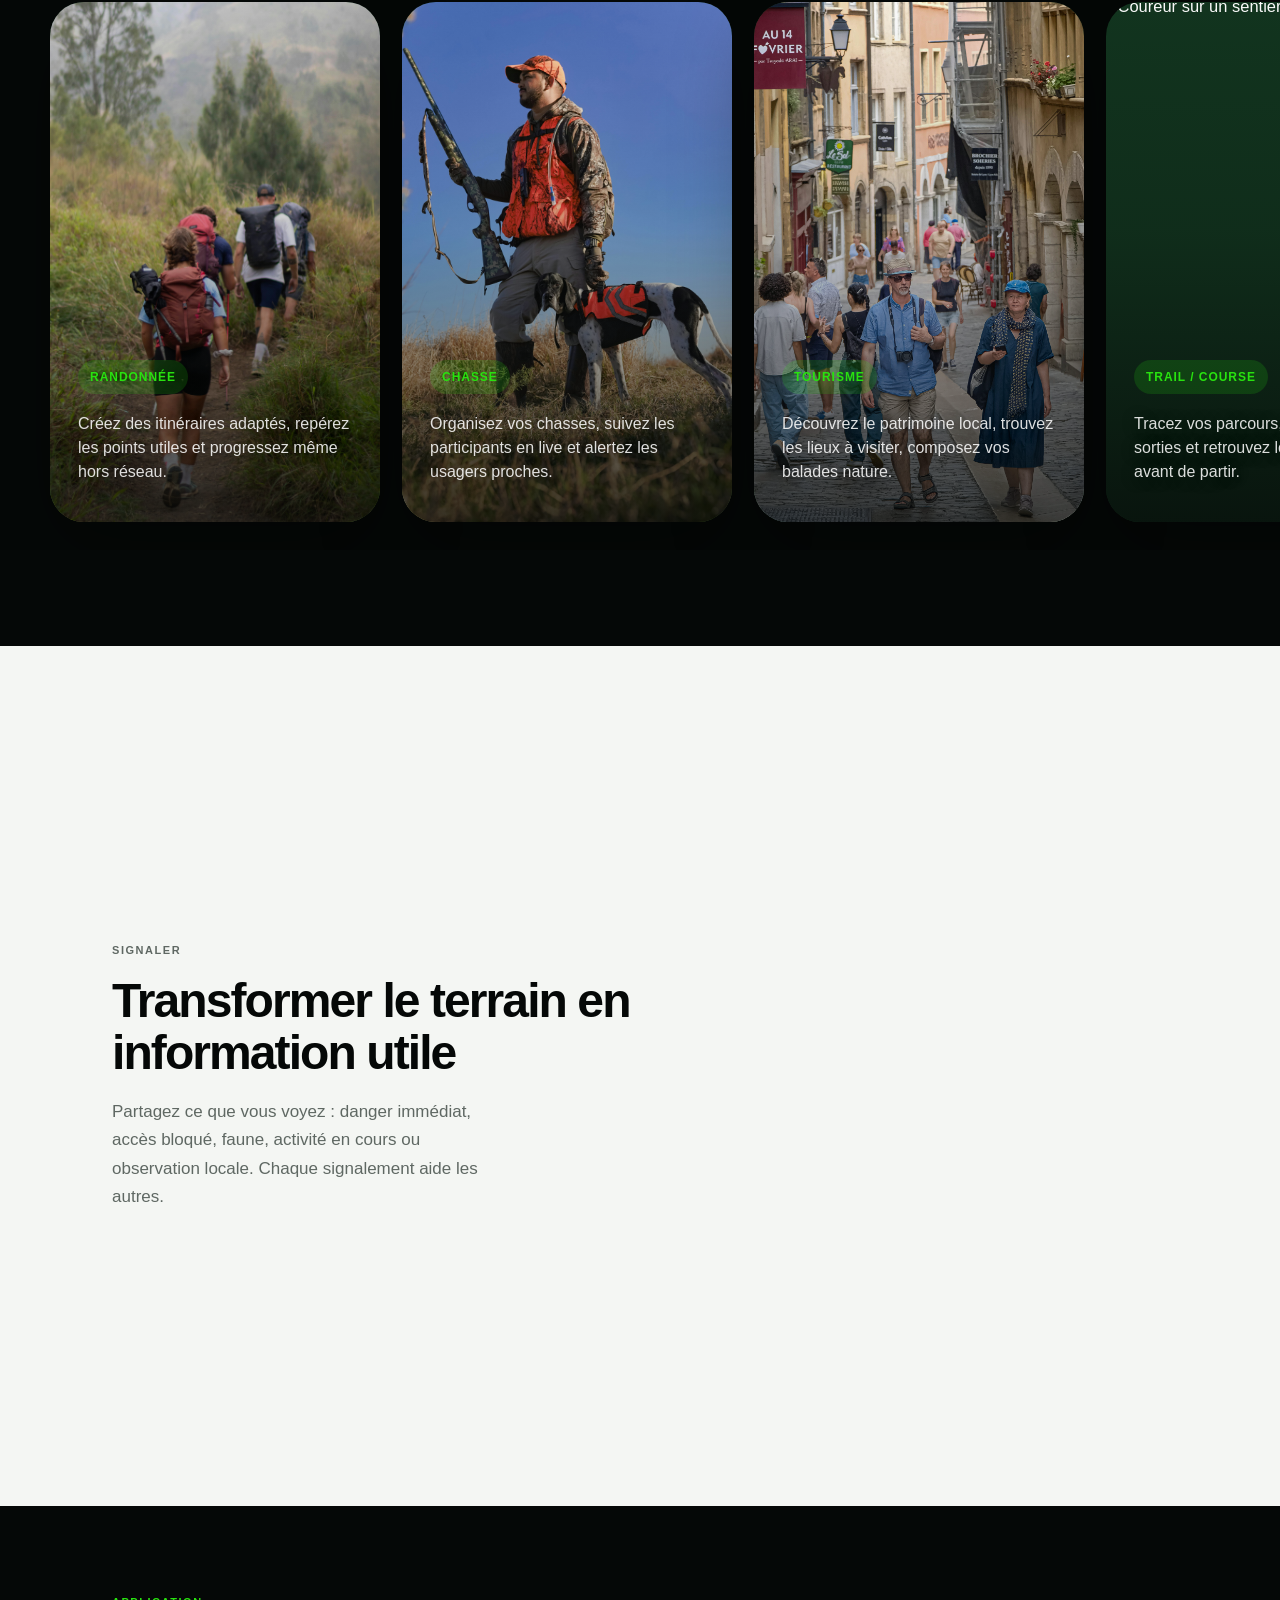
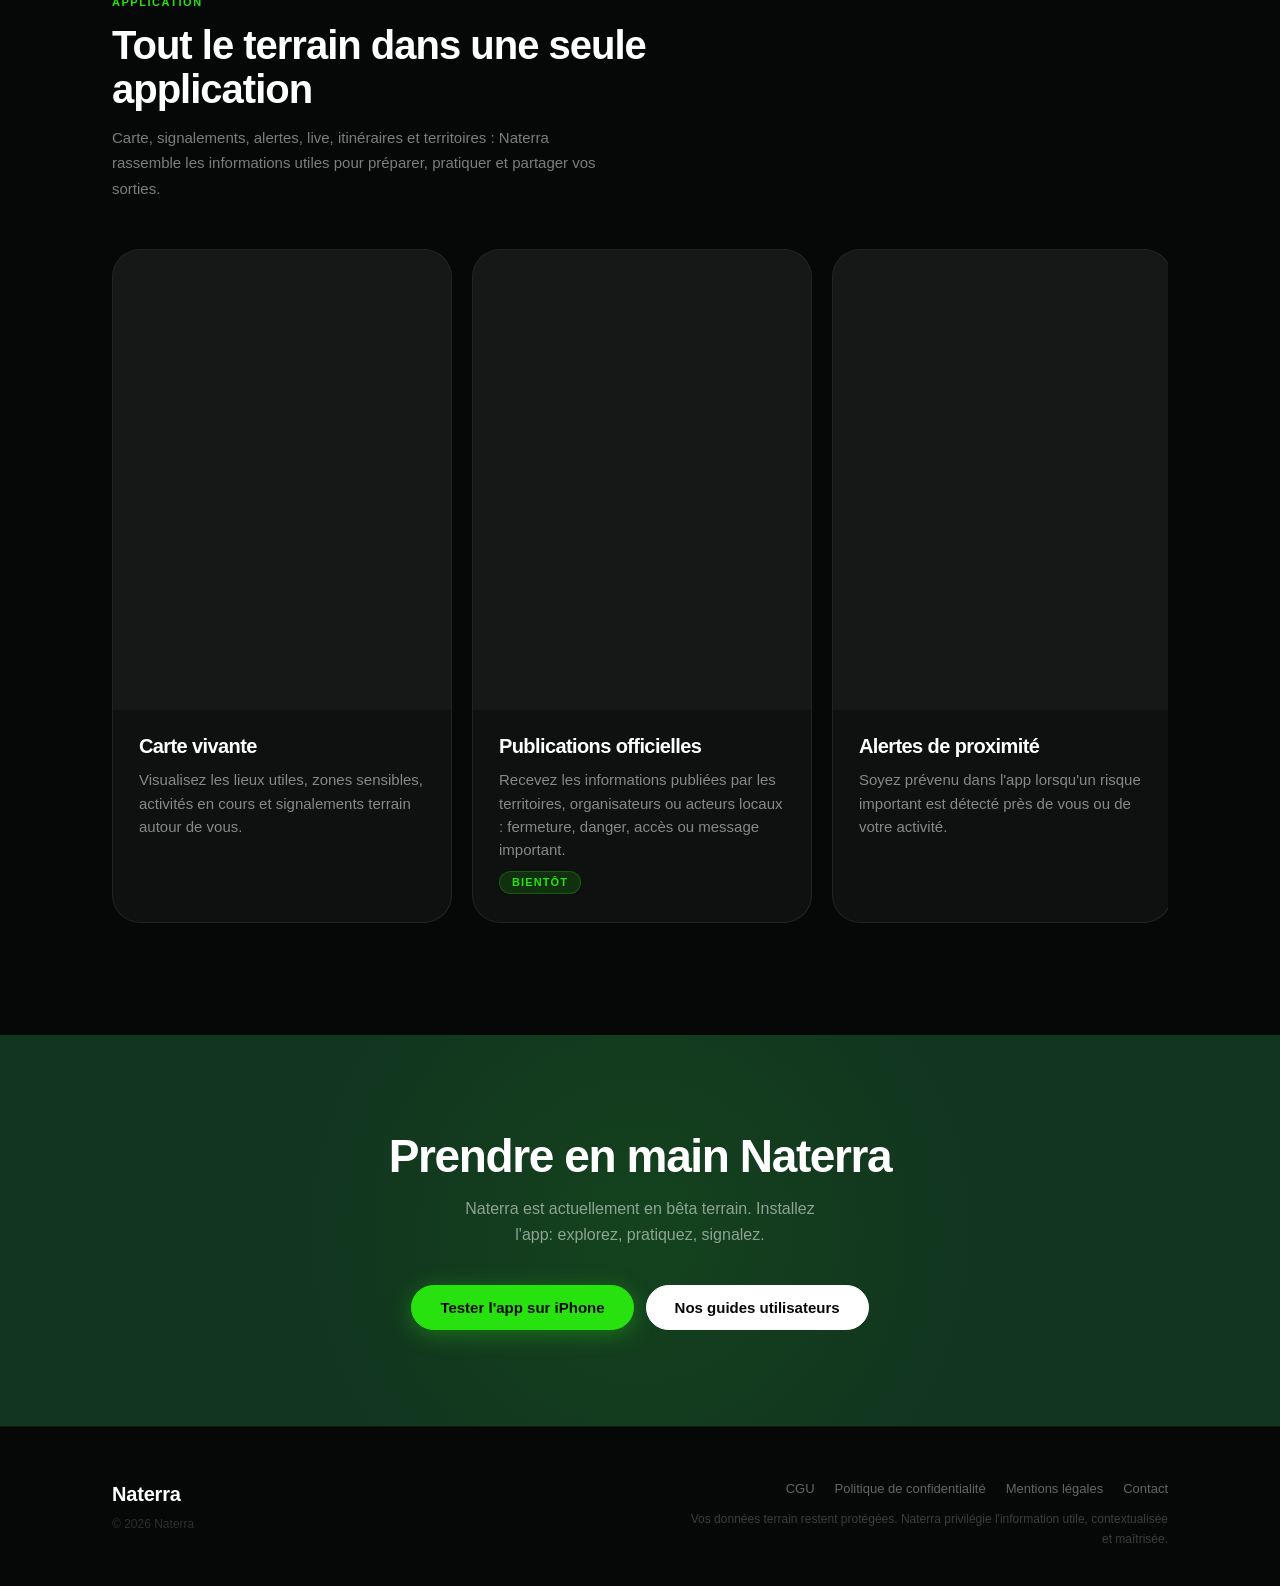
==== commit a4c78c59: "feat(add): bouton guide utilisateurs" ====
--- a/index.html
+++ b/index.html
@@ -384,6 +384,7 @@
     <p class="nt-download__body">Naterra est actuellement en bêta terrain. Installez l'app: explorez, pratiquez, signalez.</p>
     <div class="nt-download__actions">
       <a href="https://testflight.apple.com/v1/app/6757225894?build=210567664" class="nt-btn nt-btn--green nt-btn--lg" target="_blank" rel="noopener noreferrer">Tester l'app sur iPhone</a>
+      <a href="https://www.notion.so/Naterra-Carte-vivante-des-usages-de-la-Nature-6eb0aecae1c34cfcbf722b32d3a892a8" class="nt-btn nt-btn--white nt-btn--lg" target="_blank" rel="noopener noreferrer">Nos guides utilisateurs</a>
       <!-- Android : disponible prochainement
       <button class="nt-btn nt-btn--outline-white nt-btn--lg" disabled aria-disabled="true">Android bientôt disponible</button>
       -->
@@ -401,7 +402,6 @@
   <div class="nt-container nt-footer__inner">
     <div class="nt-footer__left">
       <span class="nt-footer__brand">Naterra</span>
-      <a href="mailto:contact@naterra.app" class="nt-footer__email">contact@naterra.app</a>
       <p class="nt-footer__copy">© 2026 Naterra</p>
     </div>
     <div class="nt-footer__right">
@@ -409,7 +409,7 @@
         <a href="./cgu.html" class="nt-footer__link">CGU</a>
         <a href="./politique-confidentialite.html" class="nt-footer__link">Politique de confidentialité</a>
         <a href="#" class="nt-footer__link">Mentions légales</a>
-        <a href="mailto:contact@naterra.app" class="nt-footer__link">Contact</a>
+        <a href="mailto:hello@naterra.io?subject=Contact%20Naterra" class="nt-footer__link">Contact</a>
       </nav>
       <p class="nt-footer__mention">Vos données terrain restent protégées. Naterra privilégie l'information utile, contextualisée et maîtrisée.</p>
     </div>
--- a/styles.css
+++ b/styles.css
@@ -146,6 +146,16 @@
 }
 .nt-btn--outline-white:hover {
   background: rgba(255,255,255,0.08);
+}
+
+.nt-btn--white {
+  background: #fff;
+  color: var(--nt-black);
+  border-color: #fff;
+}
+.nt-btn--white:hover {
+  background: rgba(255,255,255,0.88);
+  transform: translateY(-1px);
 }
 
 .nt-btn[disabled],
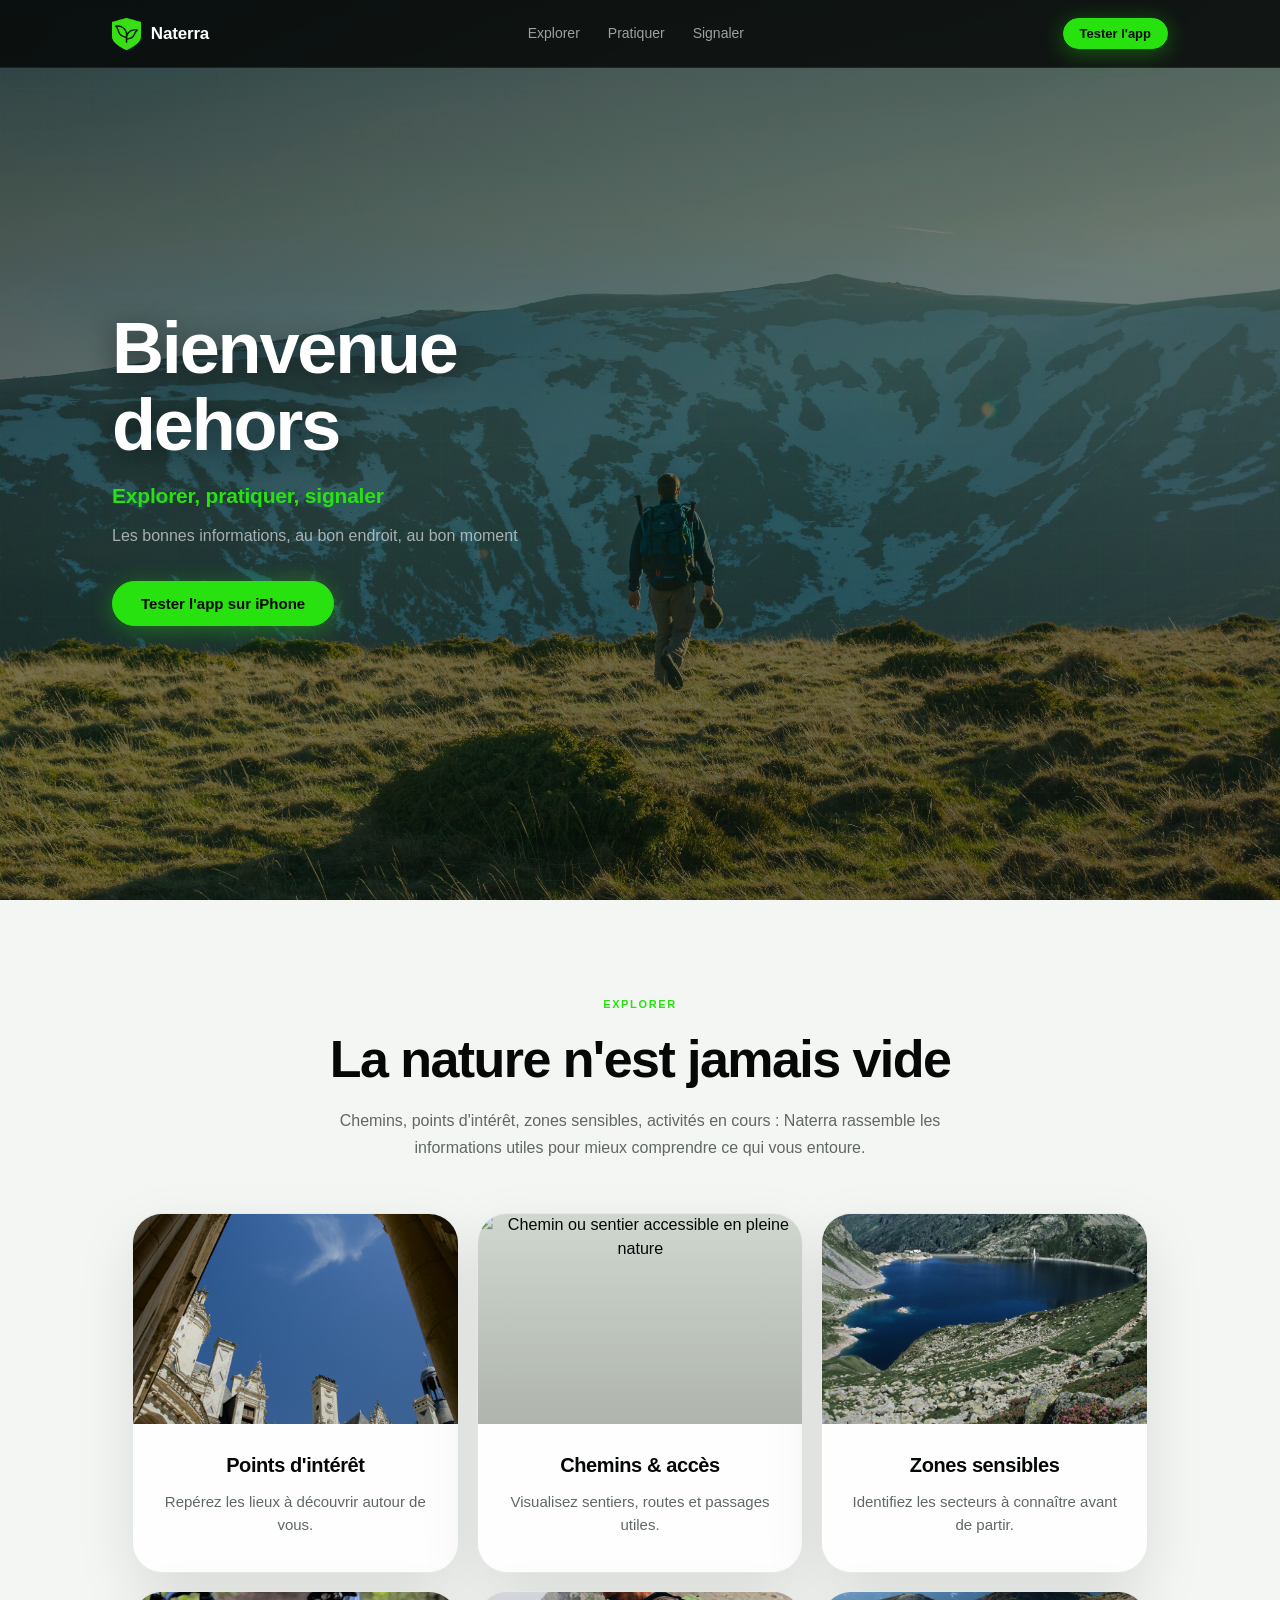
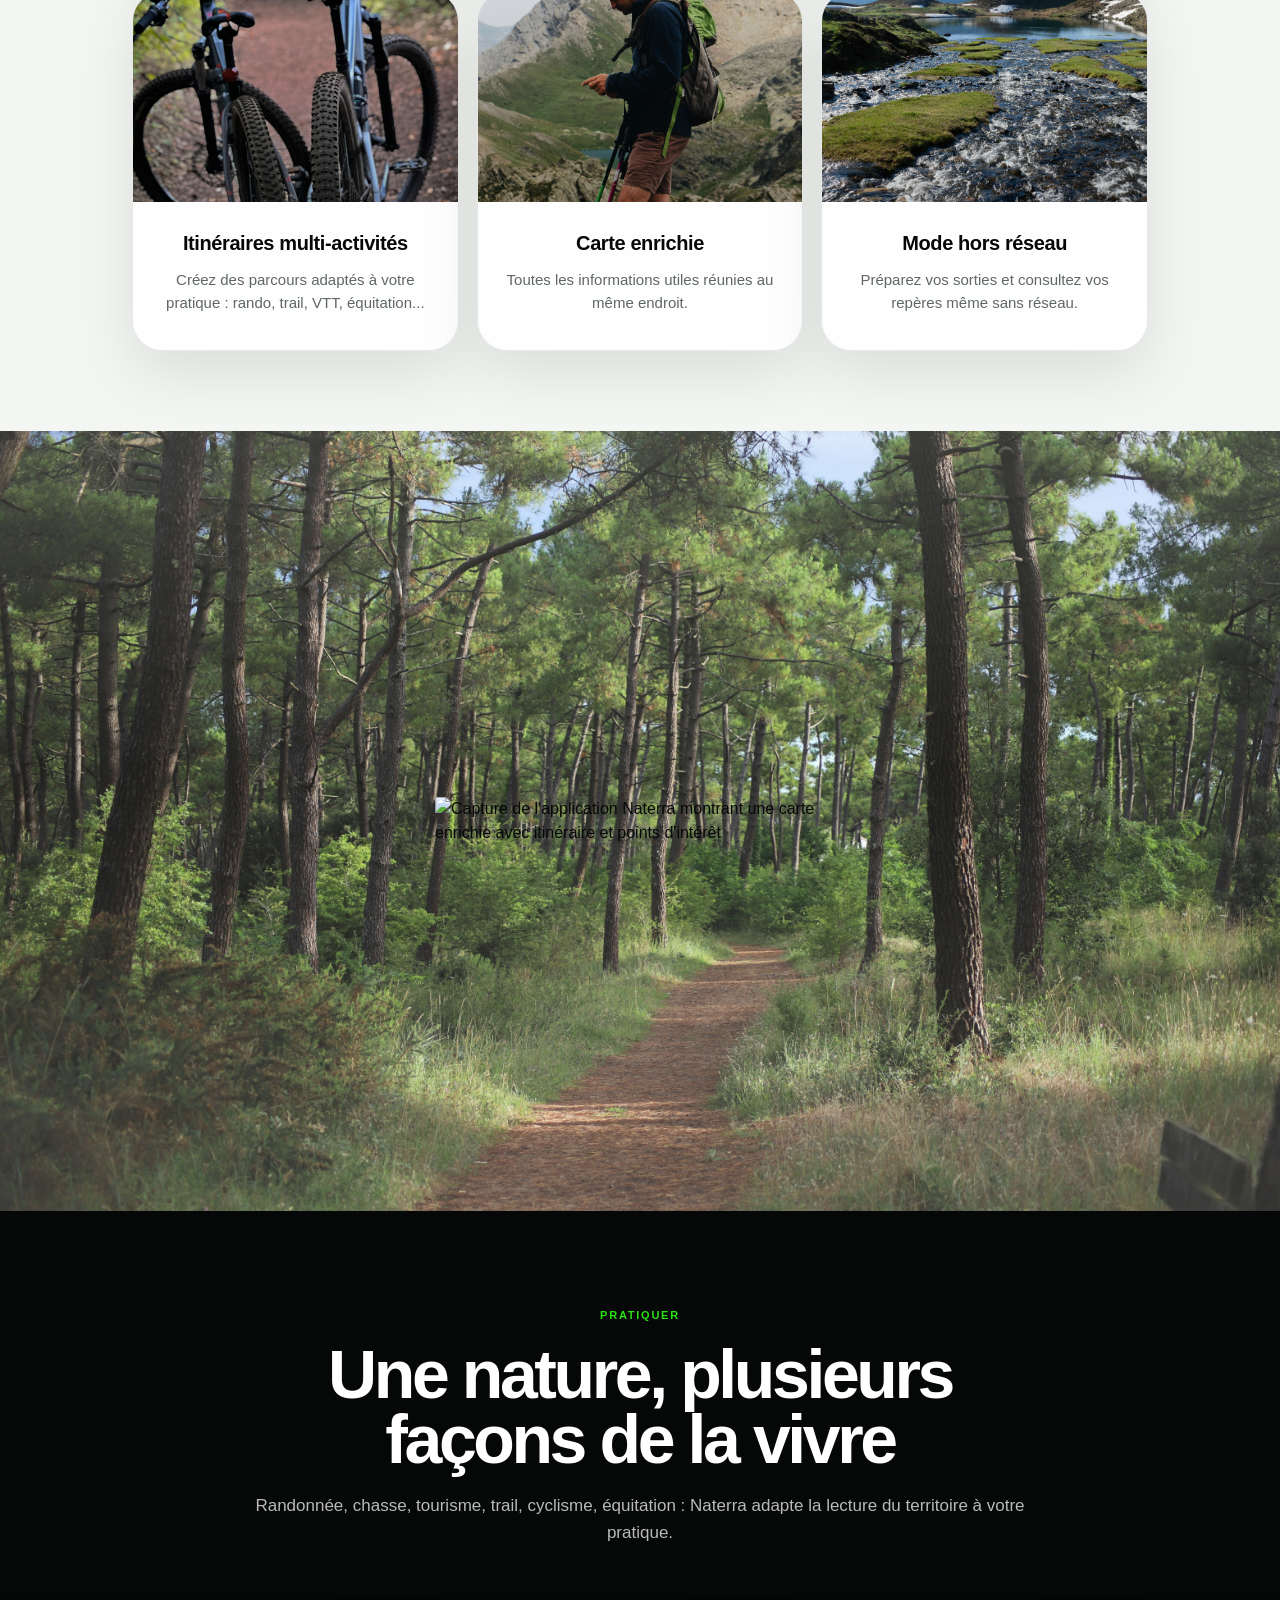
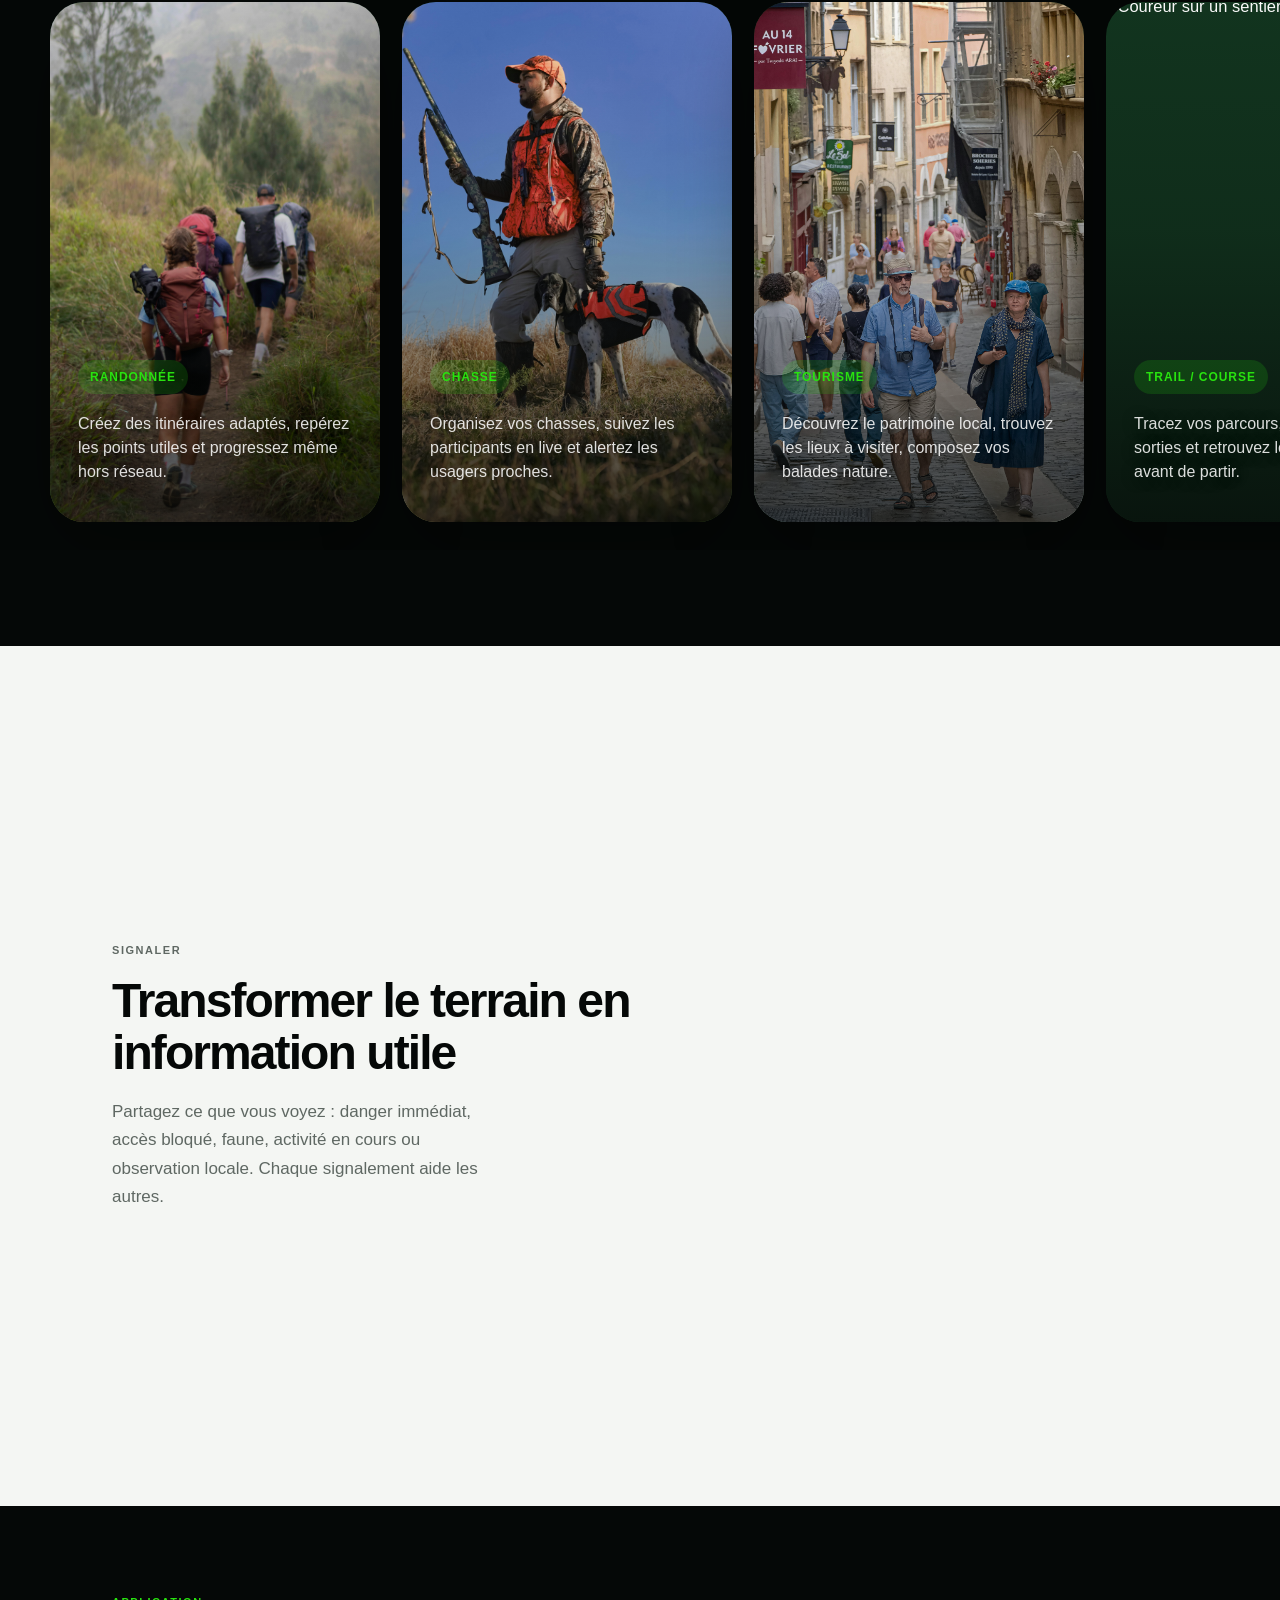
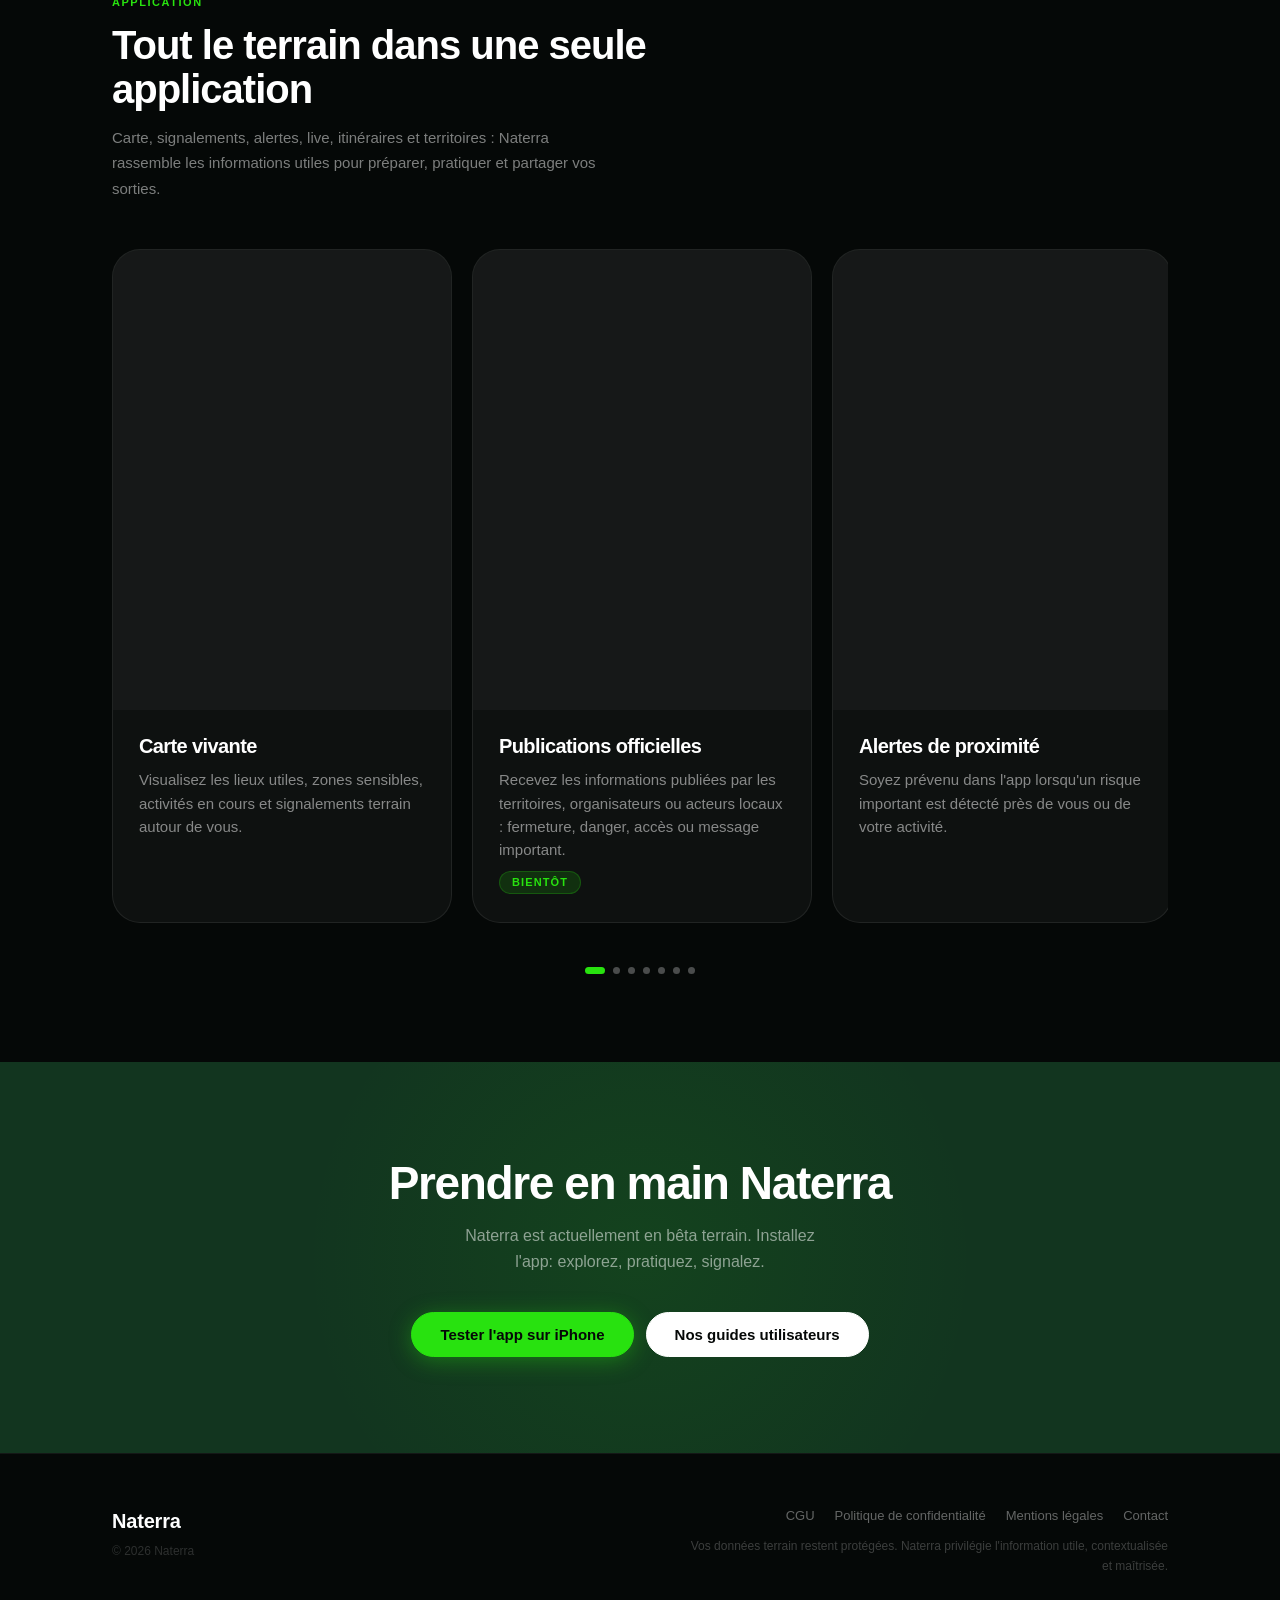
==== commit b4ad4481: "fix(site): improve application carousel navigation" ====
--- a/index.html
+++ b/index.html
@@ -2,7 +2,7 @@
 <html lang="fr">
 <head>
   <meta charset="UTF-8" />
-  <title>Naterra – La carte vivante des usages de la nature</title>
+  <title>Naterra</title>
   <meta name="description" content="Explorer, pratiquer, signaler. Les bonnes informations, au bon endroit, au bon moment." />
   <meta name="viewport" content="width=device-width, initial-scale=1" />
   <link rel="stylesheet" href="./styles.css" />
@@ -359,7 +359,7 @@
           <p class="nt-app-card__text">Créez, organisez et partagez un territoire lisible avec ses zones, accès, points clés et informations terrain.</p>
         </div>
       </article>
-x
+
       <article class="nt-app-card">
         <div class="nt-app-card__image-wrap">
           <img class="nt-app-card__image" src="./assets/screens/patrimoine-decouvertes.png" alt="Patrimoine et découvertes Naterra" loading="lazy" />
@@ -370,6 +370,15 @@
         </div>
       </article>
 
+    </div>
+    <div class="nt-app-carousel__dots" aria-label="Navigation des fonctionnalités">
+      <button type="button" class="is-active" aria-label="Voir la fonctionnalité 1"></button>
+      <button type="button" aria-label="Voir la fonctionnalité 2"></button>
+      <button type="button" aria-label="Voir la fonctionnalité 3"></button>
+      <button type="button" aria-label="Voir la fonctionnalité 4"></button>
+      <button type="button" aria-label="Voir la fonctionnalité 5"></button>
+      <button type="button" aria-label="Voir la fonctionnalité 6"></button>
+      <button type="button" aria-label="Voir la fonctionnalité 7"></button>
     </div>
   </div>
 </section>
@@ -408,7 +417,7 @@
       <nav class="nt-footer__nav">
         <a href="./cgu.html" class="nt-footer__link">CGU</a>
         <a href="./politique-confidentialite.html" class="nt-footer__link">Politique de confidentialité</a>
-        <a href="#" class="nt-footer__link">Mentions légales</a>
+        <a href="./mentions-legales.html" class="nt-footer__link">Mentions légales</a>
         <a href="mailto:hello@naterra.io?subject=Contact%20Naterra" class="nt-footer__link">Contact</a>
       </nav>
       <p class="nt-footer__mention">Vos données terrain restent protégées. Naterra privilégie l'information utile, contextualisée et maîtrisée.</p>
@@ -416,5 +425,41 @@
   </div>
 </footer>
 
+<script>
+(function () {
+  var carousel = document.querySelector('.nt-app-carousel');
+  if (!carousel) return;
+  var cards = Array.prototype.slice.call(carousel.querySelectorAll('.nt-app-card'));
+  var dots  = Array.prototype.slice.call(document.querySelectorAll('.nt-app-carousel__dots button'));
+  if (!cards.length || !dots.length) return;
+
+  function setActive(i) {
+    dots.forEach(function (d, idx) { d.classList.toggle('is-active', idx === i); });
+  }
+
+  function updateActive() {
+    var cr = carousel.getBoundingClientRect();
+    var cx = cr.left + cr.width / 2;
+    var best = 0, bestDist = Infinity;
+    cards.forEach(function (card, i) {
+      var r = card.getBoundingClientRect();
+      var dist = Math.abs(r.left + r.width / 2 - cx);
+      if (dist < bestDist) { bestDist = dist; best = i; }
+    });
+    setActive(best);
+  }
+
+  carousel.addEventListener('scroll', updateActive, { passive: true });
+
+  dots.forEach(function (dot, i) {
+    dot.addEventListener('click', function () {
+      var r = cards[i].getBoundingClientRect();
+      var cr = carousel.getBoundingClientRect();
+      carousel.scrollBy({ left: r.left - cr.left, behavior: 'smooth' });
+    });
+  });
+})();
+</script>
+
 </body>
 </html>
--- a/styles.css
+++ b/styles.css
@@ -1043,16 +1043,34 @@
   scroll-snap-type: x mandatory;
   gap: 20px;
   padding-bottom: 24px;
-  scrollbar-width: thin;
-  scrollbar-color: rgba(255,255,255,0.14) transparent;
+  scrollbar-width: none;
   -webkit-overflow-scrolling: touch;
 }
-
-.nt-app-carousel::-webkit-scrollbar { height: 3px; }
-.nt-app-carousel::-webkit-scrollbar-track { background: transparent; }
-.nt-app-carousel::-webkit-scrollbar-thumb {
-  background: rgba(255,255,255,0.14);
-  border-radius: 2px;
+.nt-app-carousel::-webkit-scrollbar { display: none; }
+
+.nt-app-carousel__dots {
+  display: flex;
+  justify-content: center;
+  gap: 8px;
+  margin-top: 20px;
+}
+.nt-app-carousel__dots button {
+  width: 7px;
+  height: 7px;
+  border-radius: 999px;
+  background: rgba(255,255,255,0.28);
+  border: 0;
+  padding: 0;
+  cursor: pointer;
+  transition: background 0.2s, width 0.2s;
+}
+.nt-app-carousel__dots button.is-active {
+  width: 20px;
+  background: #28e20f;
+}
+.nt-app-carousel__dots button:focus-visible {
+  outline: 2px solid rgba(40,226,15,0.80);
+  outline-offset: 2px;
 }
 
 .nt-app-card {
